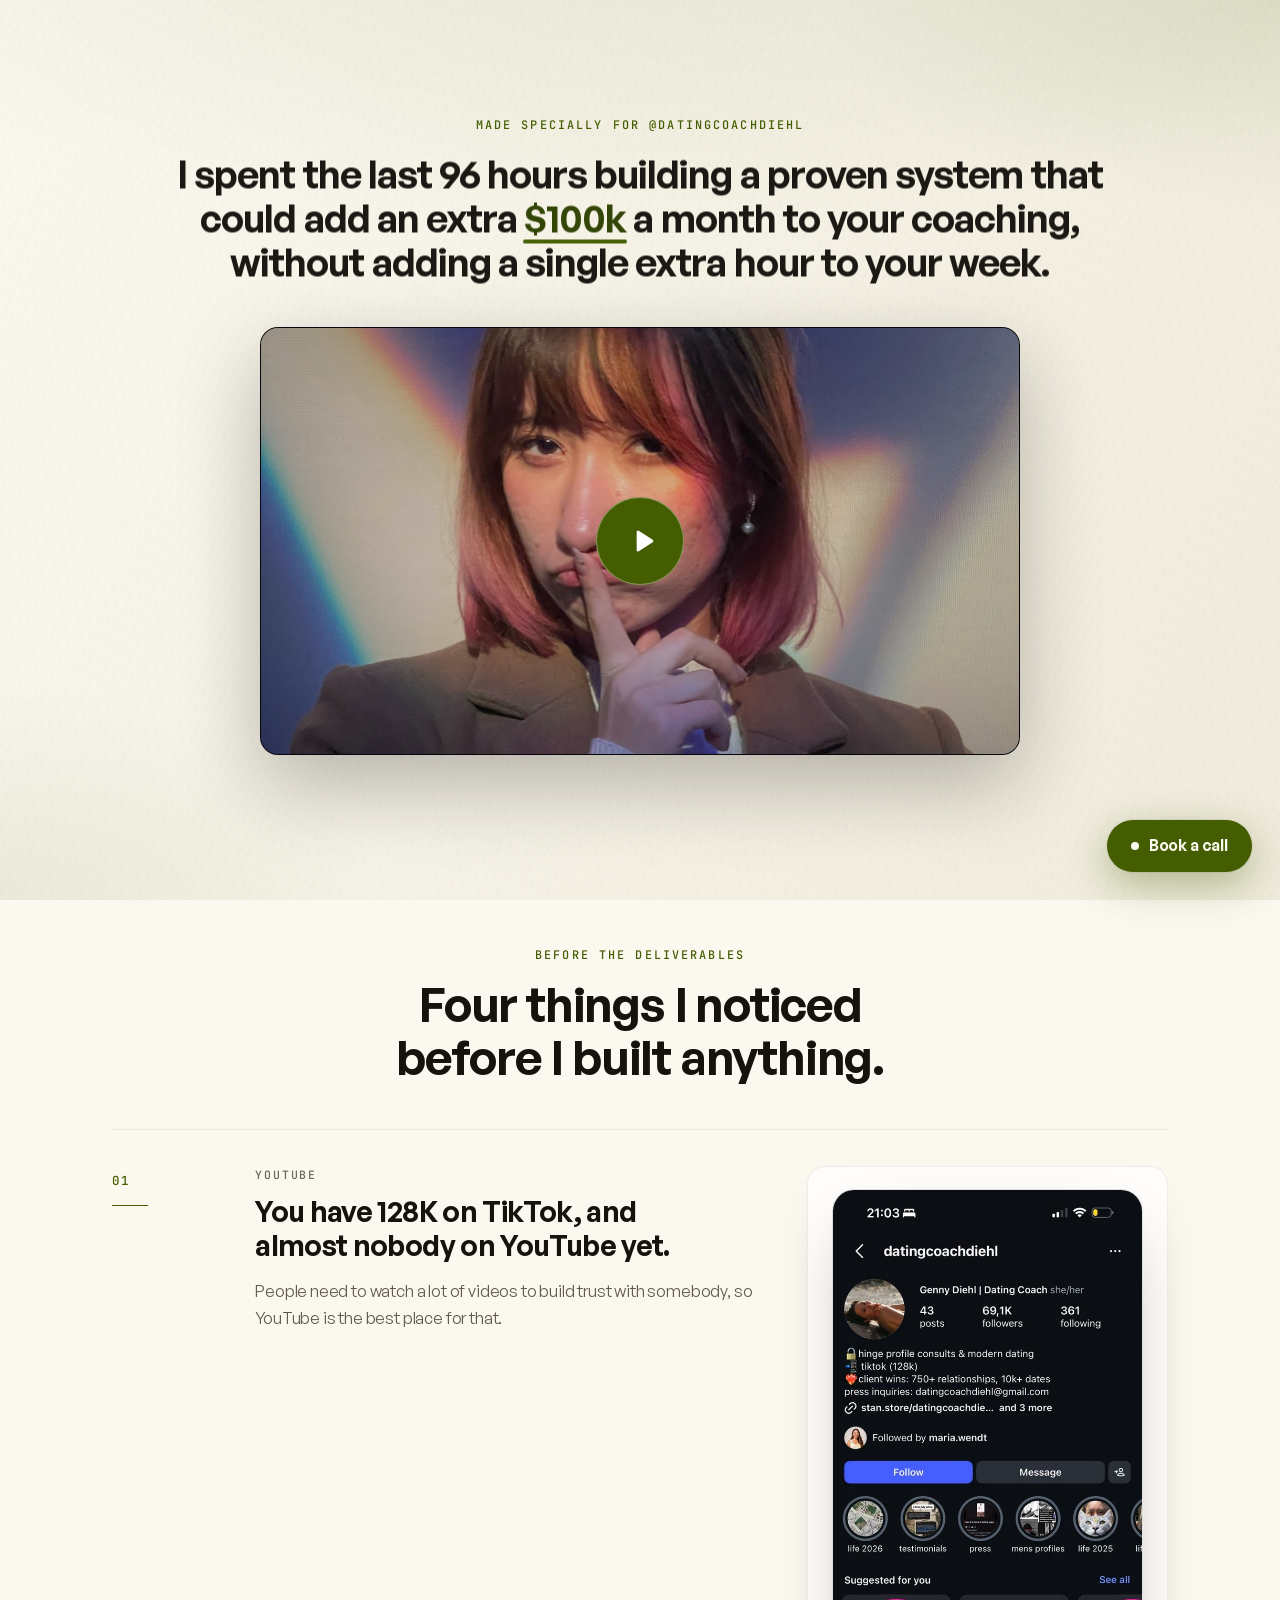
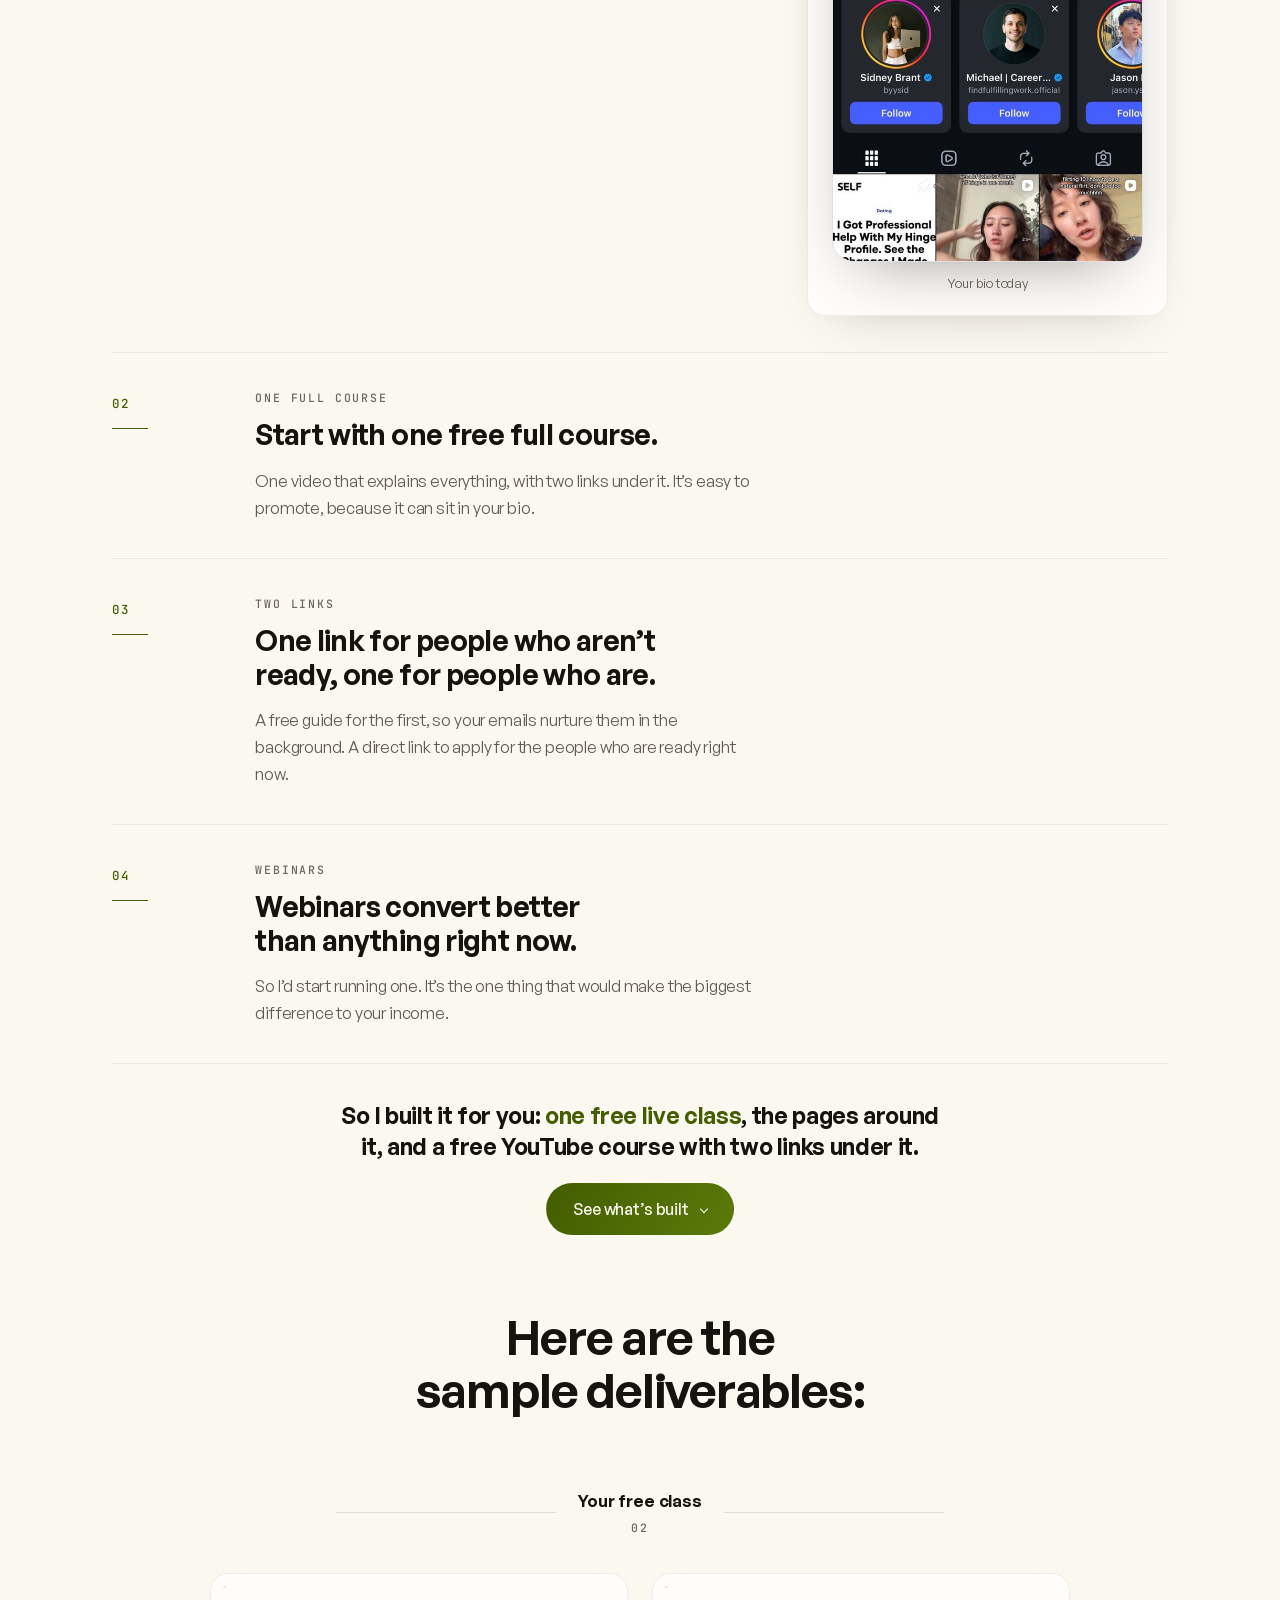
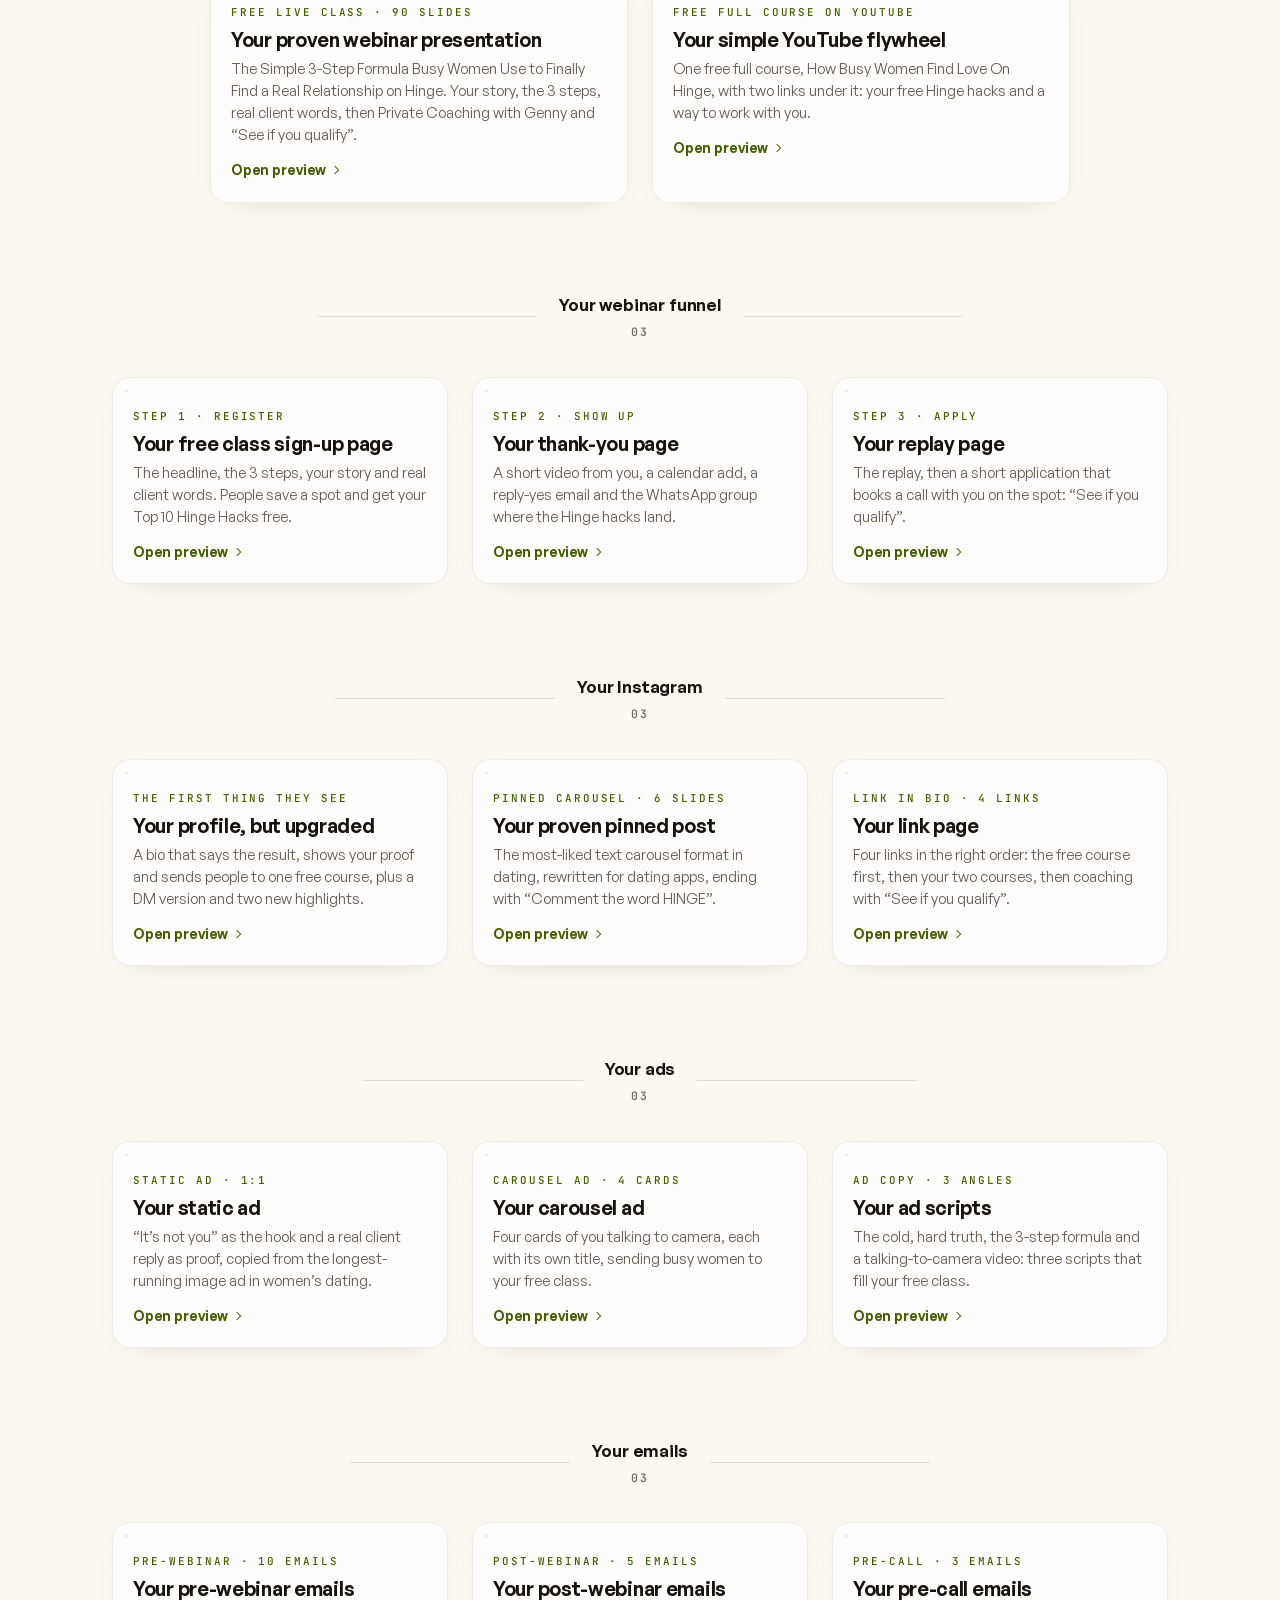
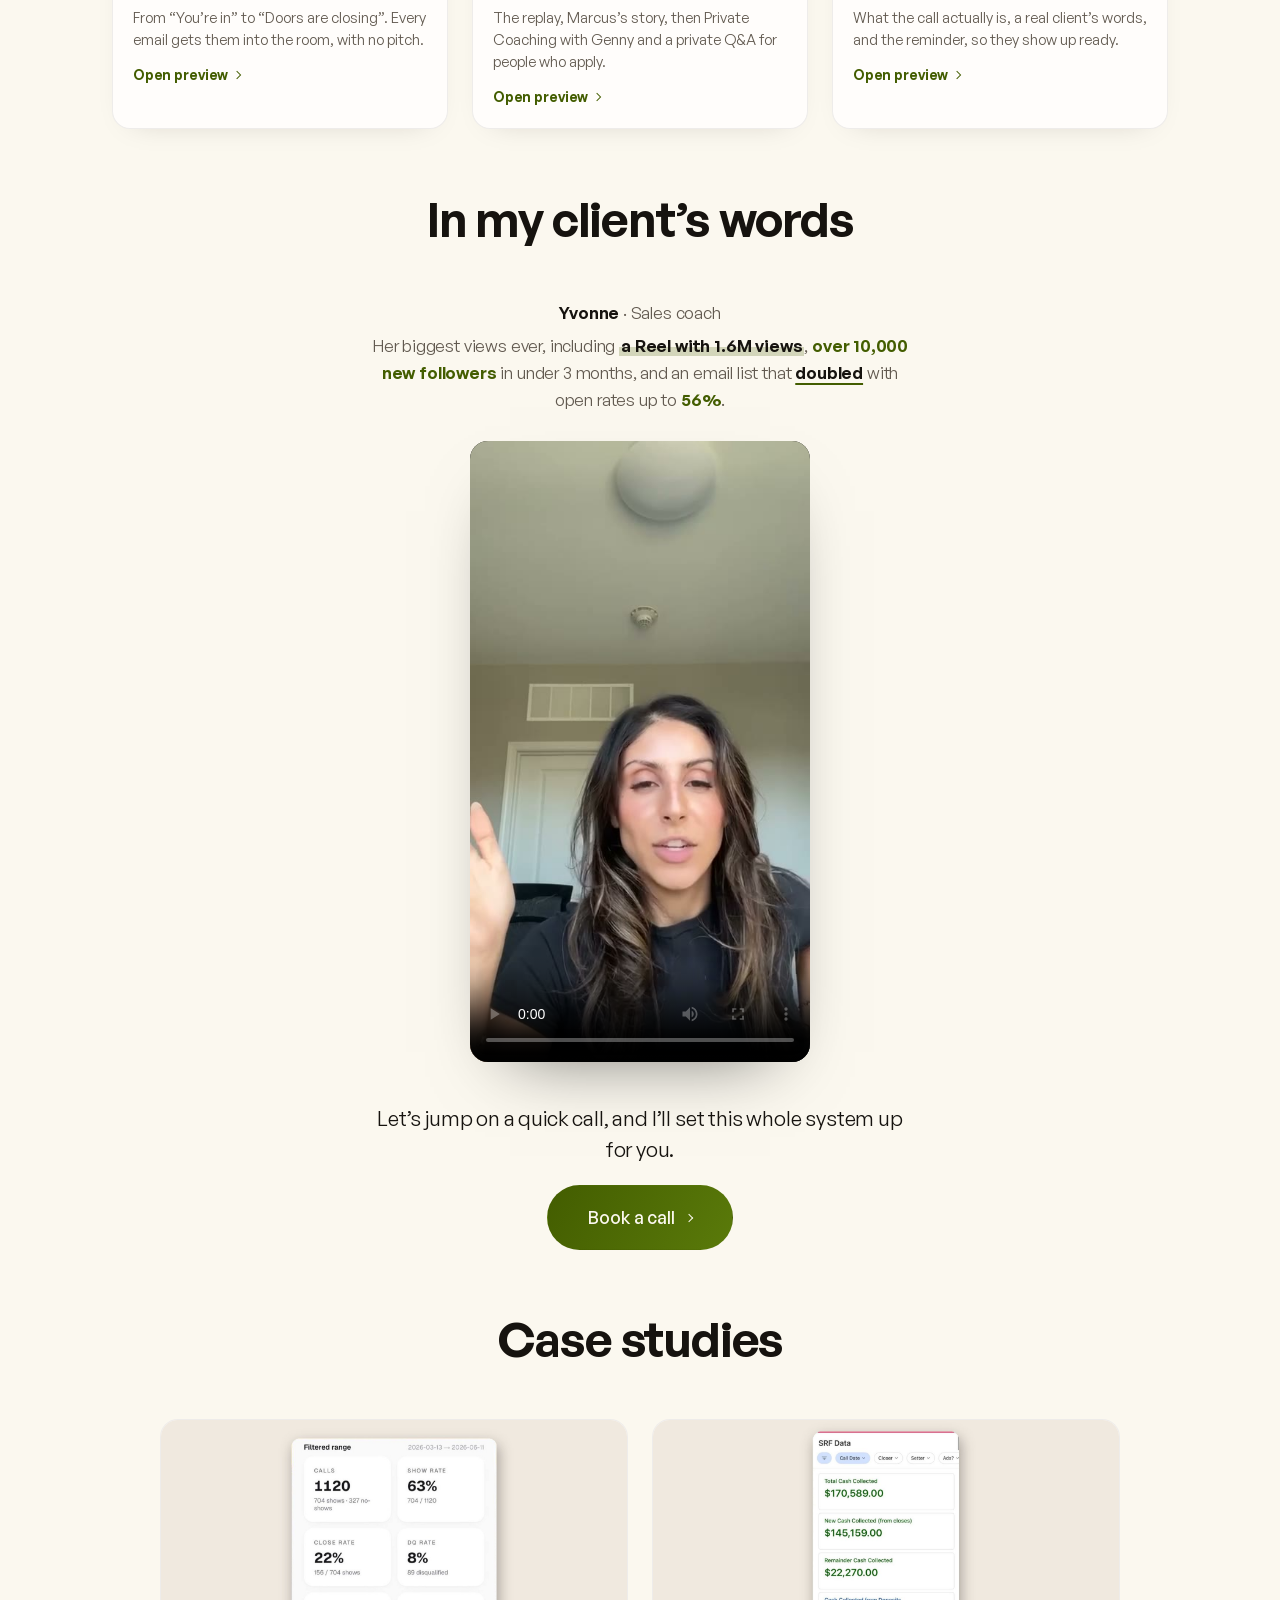
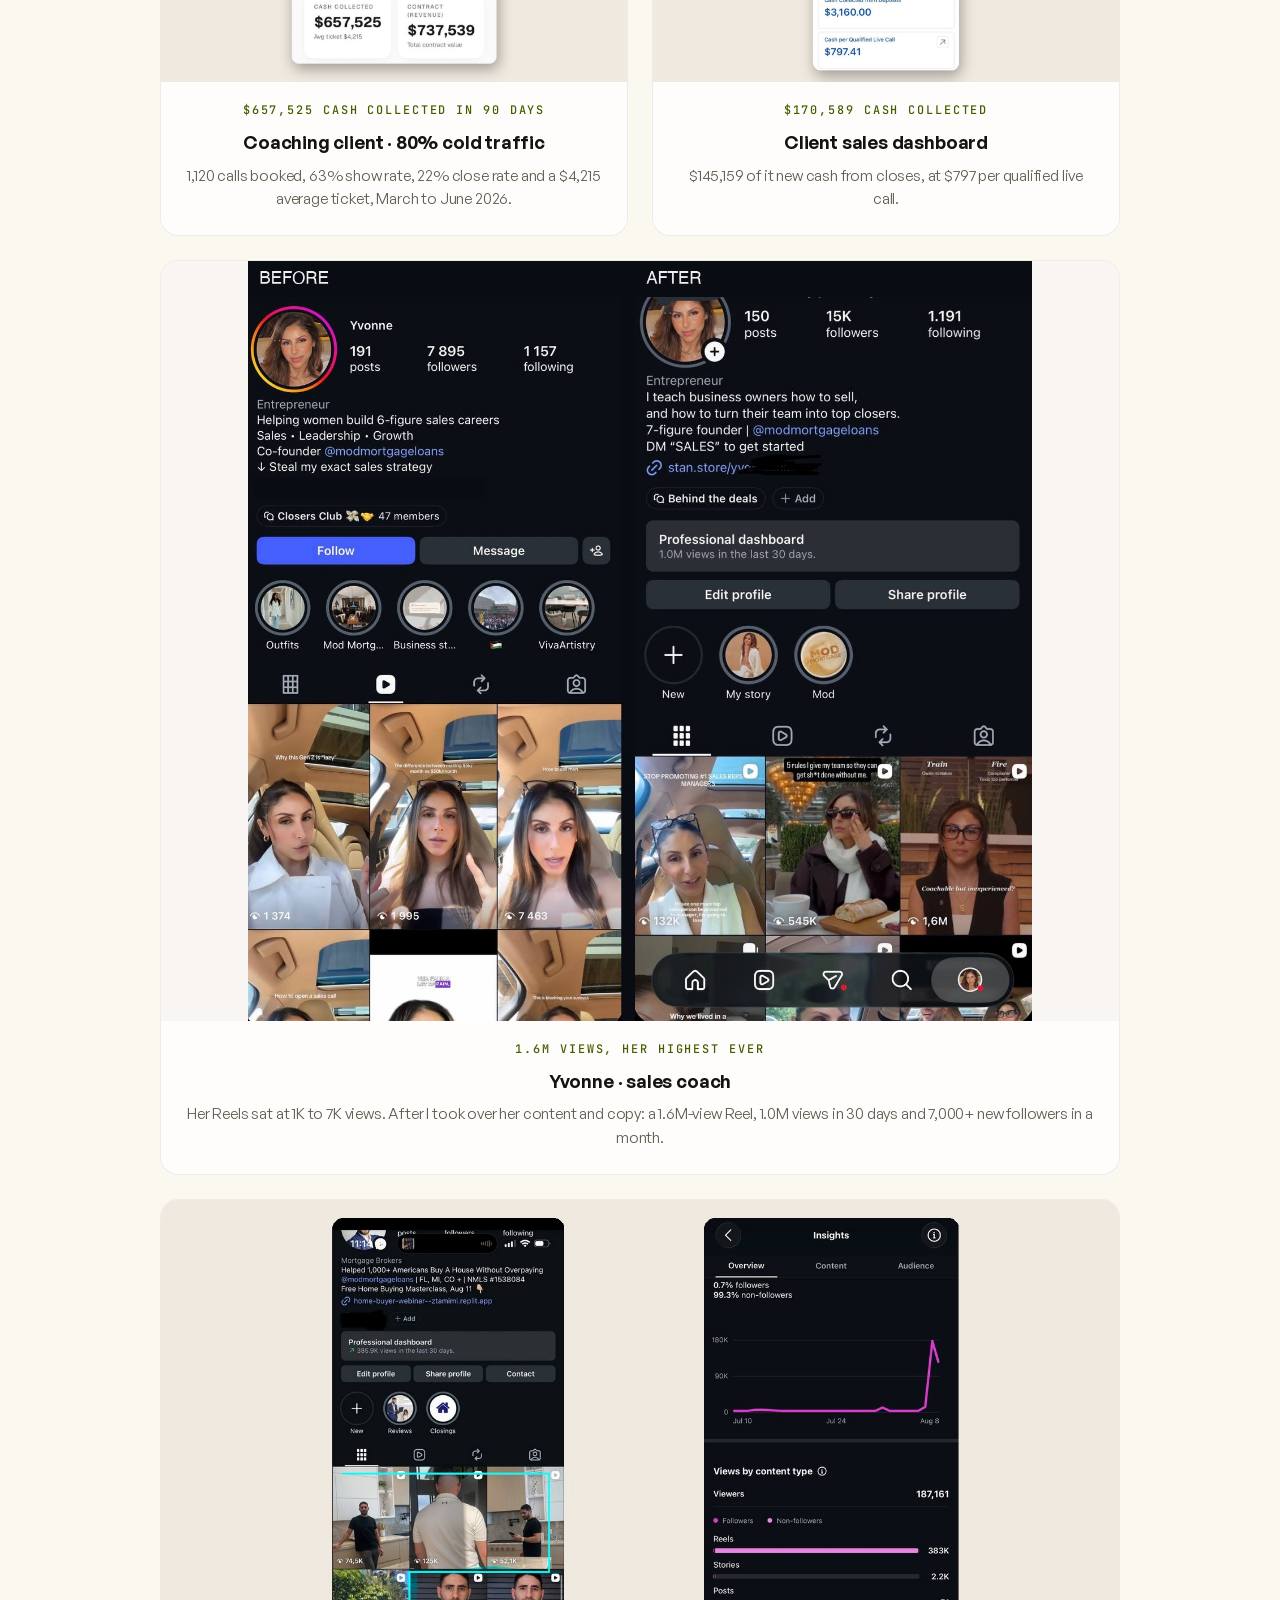
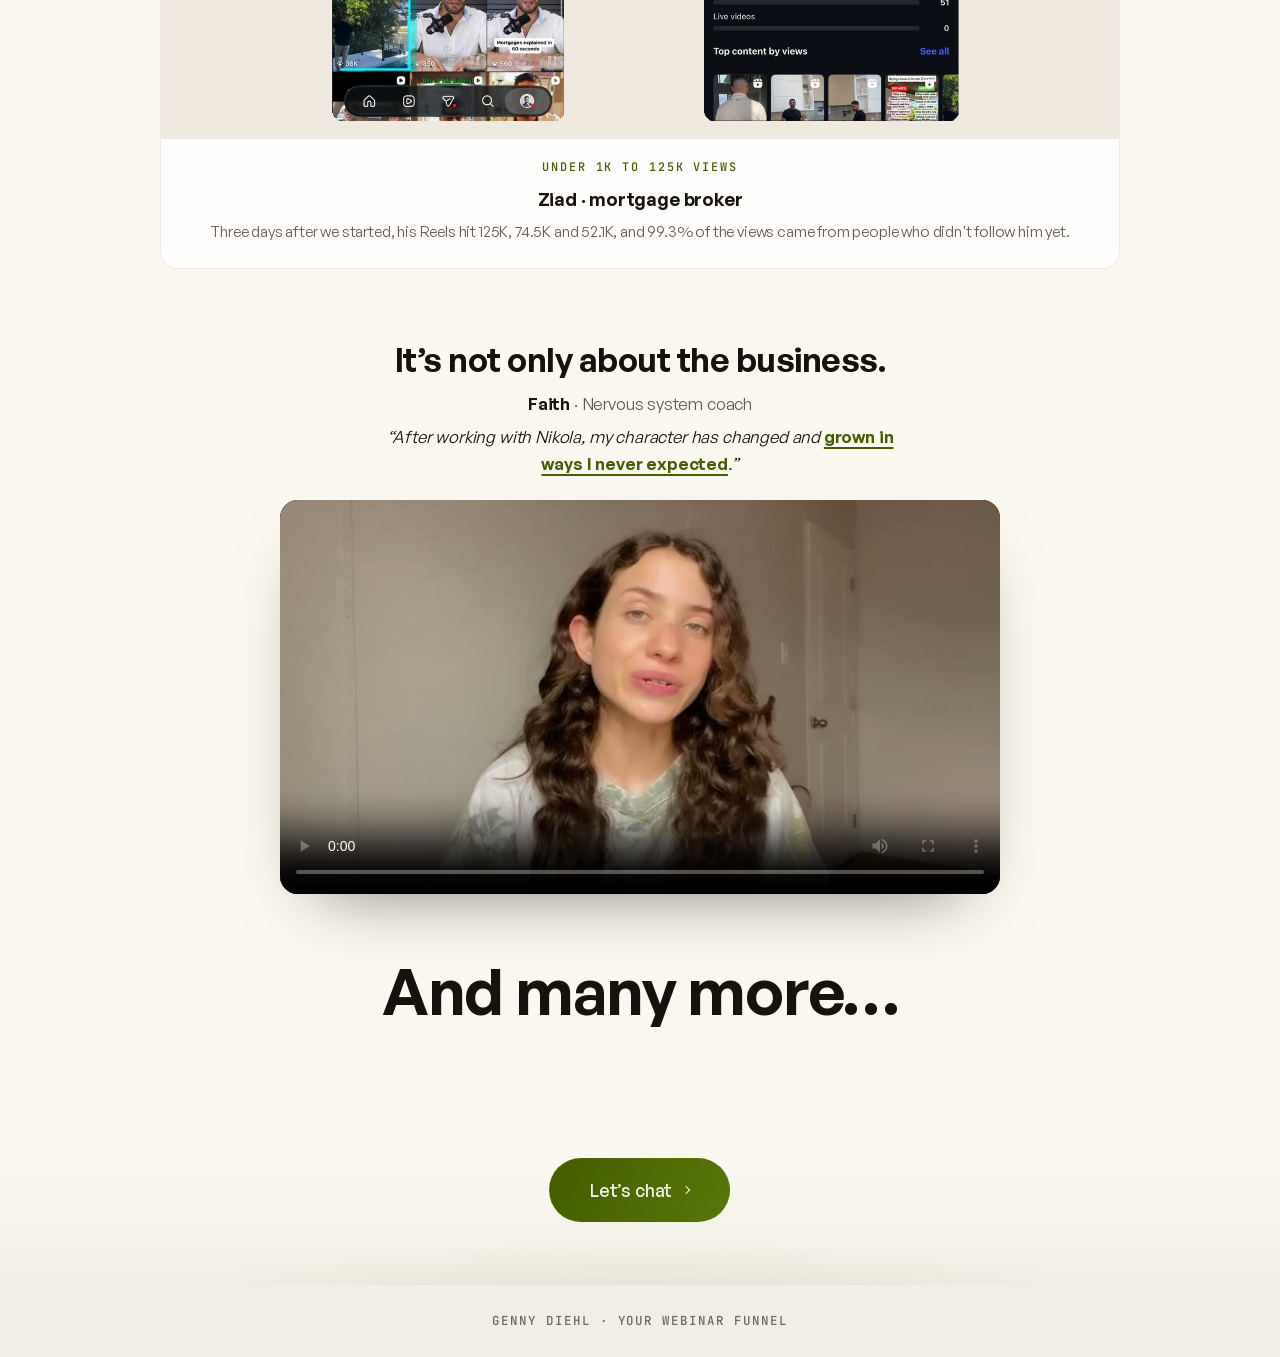
==== index.html @ 25ac6978 "Genny Diehl webinar funnel pitch Co-Authored-By: Claude Opus 5.5 <noreply@anthropic.com>" ====
<!doctype html>
<html lang="en">
<head>
  <meta charset="utf-8" />
  <meta name="viewport" content="width=device-width, initial-scale=1" />
  <title>Genny Webinar Funnel</title>
  <meta name="description" content="Genny, adding an extra $100k/mo to your coaching" />
  <meta name="robots" content="noindex" />
  <meta property="og:title" content="Genny, adding an extra $100k/mo to your coaching" />
  <meta property="og:description" content="Genny, adding an extra $100k/mo to your coaching" />
  <meta property="og:image" content="https://nikola424.github.io/for-genny/og.png?v=1" />
  <meta property="og:image:width" content="1200" />
  <meta property="og:image:height" content="630" />
  <meta property="og:url" content="https://nikola424.github.io/for-genny/" />
  <meta property="og:type" content="website" />
  <meta name="twitter:card" content="summary_large_image" />
  <meta name="twitter:title" content="Genny, adding an extra $100k/mo to your coaching" />
  <meta name="twitter:image" content="https://nikola424.github.io/for-genny/og.png?v=1" />
  <!-- Generated per build from the PROSPECT'S logo: node scripts/make_favicon.js {folder} -->
  <link rel="icon" href="assets/img/favicon.png" type="image/png" />
  <link rel="apple-touch-icon" href="assets/img/apple-touch-icon.png" />
  <script>document.documentElement.className += " js";</script>
  <link rel="preconnect" href="https://calendly.com" crossorigin />
  <link rel="preconnect" href="https://assets.calendly.com" crossorigin />
  <link rel="stylesheet" href="assets/vendor/lenis.css" />
  <link rel="stylesheet" href="styles.css?v=2" />
  <script>
    /* ================= SENDER OPTIONS (edit these, nothing else) =================
       heroEmbed   : Loom share URL, Wistia media id/URL, or any iframe src. Empty = native player (assets/video/hero.mp4).
       calendly    : your Calendly event URL. Embedded inline in the "Book a call" section.
       mode        : "funnel" (default, prospect already sells high ticket)
                     | "unaware" (no high-ticket offer yet: shows the designed offer card, swaps the headline, and adds the on-page bridge that walks the creator from "what problem?" to "show me the funnel").
       brand       : optional agency branding. logo (path/URL) and/or name for the top-left lockup; url; footer line.
       caseStudies : optional. [{ youtube: "VIDEO_ID" | image: "path", result: "$48k in 30 days", title: "...", text: "..." }]
    ============================================================================== */
    window.PITCH_CONFIG = {
      heroEmbed: "",
      calendly: "https://calendly.com/nikola-monetisebetter/discovery",
      mode: (new URLSearchParams(location.search).get("mode") || "funnel"),
      brand: { logo: "", name: "", url: "", footer: "" },
      caseStudies: [
        { image: "assets/img/cases/funnel-90d.jpg", result: "$657,525 cash collected in 90 days", title: "Coaching client · 80% cold traffic", text: "1,120 calls booked, 63% show rate, 22% close rate and a $4,215 average ticket, March to June 2026." },
        { image: "assets/img/cases/cash-dashboard.jpg", result: "$170,589 cash collected", title: "Client sales dashboard", text: "$145,159 of it new cash from closes, at $797 per qualified live call." },
        { wide: true, image: "assets/img/cases/yvonne.jpg", result: "1.6M views, her highest ever", title: "Yvonne · sales coach", text: "Her Reels sat at 1K to 7K views. After I took over her content and copy: a 1.6M-view Reel, 1.0M views in 30 days and 7,000+ new followers in a month." },
        { wide: true, image: "assets/img/cases/ziad.jpg", result: "Under 1K to 125K views", title: "Ziad · mortgage broker", text: "Three days after we started, his Reels hit 125K, 74.5K and 52.1K, and 99.3% of the views came from people who didn't follow him yet." }
      ]
    };
  </script>
<script data-topfix>try{if("scrollRestoration" in history)history.scrollRestoration="manual"}catch(e){}addEventListener("load",function(){if(!location.hash){scrollTo(0,0);setTimeout(function(){scrollTo(0,0)},50)}});</script>
<style>.cal-direct{text-align:center;margin-top:16px;font-size:.9rem;opacity:.75}.cal-direct a{text-decoration:underline}</style>
</head>
<body>
  <main id="top">
    <!-- ============================ HERO ============================ -->
    <section class="hero section" id="hero">
      <div class="agency-bar" id="agency-bar"></div>

      <!-- photo-swarm signature: overlay above the already-visible hero, pointer-events none -->
      <div class="swarm" id="swarm" aria-hidden="true">
        <div class="swarm__ph" style="--ox:-60vw;--oy:-40vh;--ix:-34vw;--iy:-18vh;--r:-8deg;left:50%;top:50%"><img src="assets/img/swarm-1.jpg?v=4" alt="" /></div>
        <div class="swarm__ph" style="--ox:60vw;--oy:-40vh;--ix:30vw;--iy:-18vh;--r:8deg;left:50%;top:50%"><img src="assets/img/swarm-2.jpg?v=4" alt="" /></div>
        <div class="swarm__ph" style="--ox:-70vw;--oy:10vh;--ix:-38vw;--iy:8vh;--r:-5deg;left:50%;top:50%"><img src="assets/img/swarm-3.jpg?v=4" alt="" /></div>
        <div class="swarm__ph" style="--ox:70vw;--oy:10vh;--ix:34vw;--iy:8vh;--r:5deg;left:50%;top:50%"><img src="assets/img/swarm-4.jpg?v=4" alt="" /></div>
        <div class="swarm__ph" style="--ox:-55vw;--oy:60vh;--ix:-26vw;--iy:34vh;--r:-6deg;left:50%;top:50%"><img src="assets/img/swarm-5.jpg?v=4" alt="" /></div>
        <div class="swarm__ph" style="--ox:55vw;--oy:60vh;--ix:22vw;--iy:34vh;--r:6deg;left:50%;top:50%"><img src="assets/img/swarm-6.jpg?v=4" alt="" /></div>
      </div>

      <div class="hero__inner container">
        <p class="eyebrow reveal">Made specially for @datingcoachdiehl</p>
        <h1 class="hero__title reveal" data-mode="funnel">I spent the last 96 hours building a proven system that could add an extra <span class="mark">$100k</span> a month to your coaching, without adding a single extra hour to your week.</h1>

        <!-- Hero video: Loom / Wistia embed when PITCH_CONFIG.heroEmbed is set, else the native player -->
        <div class="hplayer reveal">
          <div class="hplayer__stage" id="hp-stage" data-state="idle">
            <video class="hplayer__video" id="hp-video" playsinline preload="metadata" muted
                   poster="assets/img/hero-poster.jpg?v=6">
              <source src="assets/video/hero.mp4" type="video/mp4" />
              <track id="hp-track" kind="captions" src="assets/video/hero.vtt" srclang="en" label="English" />
            </video>

            <span class="hplayer__scrim" aria-hidden="true"></span>

            <button class="hplayer__big" id="hp-big" type="button" aria-label="Play video">
              <span class="hplayer__big-glow" aria-hidden="true"></span>
              <svg viewBox="0 0 24 24" aria-hidden="true"><path d="M8 5.14v13.72a1 1 0 0 0 1.53.85l10.5-6.86a1 1 0 0 0 0-1.7L9.53 4.3A1 1 0 0 0 8 5.14z"/></svg>
            </button>

            <div class="hplayer__cc" id="hp-cc-text" aria-live="polite"></div>

            <div class="hplayer__bar" id="hp-bar">
              <button class="hp-btn hp-btn--pp" id="hp-play" type="button" aria-label="Play / pause">
                <svg class="hp-i-pause" viewBox="0 0 24 24" aria-hidden="true"><rect x="6" y="5" width="4" height="14" rx="1.2"/><rect x="14" y="5" width="4" height="14" rx="1.2"/></svg>
                <svg class="hp-i-play" viewBox="0 0 24 24" aria-hidden="true"><path d="M8 5.14v13.72a1 1 0 0 0 1.53.85l10.5-6.86a1 1 0 0 0 0-1.7L9.53 4.3A1 1 0 0 0 8 5.14z"/></svg>
              </button>
              <span class="hp-time" id="hp-cur">0:00</span>
              <div class="hp-scrub" id="hp-scrub" role="slider" aria-label="Seek" aria-valuemin="0" aria-valuemax="100" aria-valuenow="0" tabindex="0">
                <div class="hp-scrub__track"><div class="hp-scrub__buf" id="hp-buf"></div><div class="hp-scrub__fill" id="hp-fill"></div></div>
                <div class="hp-scrub__knob" id="hp-knob"></div>
              </div>
              <span class="hp-time hp-time--dur" id="hp-dur">0:00</span>
              <div class="hp-speed">
                <button class="hp-btn hp-btn--speed" id="hp-speed-btn" type="button" aria-label="Playback speed">1.5&times;</button>
                <div class="hp-speed__menu" id="hp-speed-menu" role="menu">
                  <button data-rate="1" type="button" role="menuitem">1&times;</button>
                  <button data-rate="1.25" type="button" role="menuitem">1.25&times;</button>
                  <button data-rate="1.5" class="is-on" type="button" role="menuitem">1.5&times;</button>
                  <button data-rate="2" type="button" role="menuitem">2&times;</button>
                </div>
              </div>
              <button class="hp-btn hp-btn--mute" id="hp-mute" type="button" aria-label="Unmute" aria-pressed="false">
                <svg class="hp-i-muted" viewBox="0 0 24 24" aria-hidden="true"><path d="M4 9v6h4l5 4V5L8 9H4z"/><path d="M17 9.5l4.5 5M21.5 9.5l-4.5 5"/></svg>
                <svg class="hp-i-sound" viewBox="0 0 24 24" aria-hidden="true"><path d="M4 9v6h4l5 4V5L8 9H4z"/><path d="M16.5 8.5a5 5 0 0 1 0 7M19 6a9 9 0 0 1 0 12"/></svg>
              </button>
              <button class="hp-btn hp-btn--full" id="hp-full" type="button" aria-label="Fullscreen">
                <svg viewBox="0 0 24 24" aria-hidden="true"><path d="M8 4H4v4M16 4h4v4M8 20H4v-4M16 20h4v-4"/></svg>
              </button>
            </div>
          </div>
        </div>

        <div class="hero__actions reveal">
          <a class="btn btn--ghost" href="#bridge" data-mode="funnel">Start here <span class="arrow-down" aria-hidden="true"></span></a>
        </div>
      </div>
    </section>

    


    <!-- ====================== AUDIT / BRIDGE ====================== -->
    <section class="section bridge" id="bridge">
      <div class="container">
        <div class="bridge__head">
          <p class="eyebrow reveal">Before the deliverables</p>
          <h2 class="section__title bridge__title reveal">Four things I noticed<br />before I built anything.</h2>
        </div>

        <article class="beat reveal">
          <div class="beat__num"><span class="beat__idx">01</span><span class="beat__rule"></span></div>
          <div class="beat__copy">
            <p class="beat__kicker">YouTube</p>
            <h3 class="beat__title">You have 128K on TikTok, and almost nobody on YouTube yet.</h3>
            <p class="beat__text">People need to watch a lot of videos to build trust with somebody, so YouTube is the best place for that.</p>
          </div><div class="beat__aside"><figure class="shot shot--wide"><img src="assets/img/her-profile.jpg" alt="Genny&rsquo;s Instagram bio" loading="lazy" /><figcaption>Your bio today</figcaption></figure></div>
        </article>
        <article class="beat reveal">
          <div class="beat__num"><span class="beat__idx">02</span><span class="beat__rule"></span></div>
          <div class="beat__copy">
            <p class="beat__kicker">One full course</p>
            <h3 class="beat__title">Start with one free full course.</h3>
            <p class="beat__text">One video that explains everything, with two links under it. It&rsquo;s easy to promote, because it can sit in your bio.</p>
          </div>
        </article>
        <article class="beat reveal">
          <div class="beat__num"><span class="beat__idx">03</span><span class="beat__rule"></span></div>
          <div class="beat__copy">
            <p class="beat__kicker">Two links</p>
            <h3 class="beat__title">One link for people who aren&rsquo;t ready, one for people who are.</h3>
            <p class="beat__text">A free guide for the first, so your emails nurture them in the background. A direct link to apply for the people who are ready right now.</p>
          </div>
        </article>
        <article class="beat reveal">
          <div class="beat__num"><span class="beat__idx">04</span><span class="beat__rule"></span></div>
          <div class="beat__copy">
            <p class="beat__kicker">Webinars</p>
            <h3 class="beat__title">Webinars convert better than anything right now.</h3>
            <p class="beat__text">So I&rsquo;d start running one. It&rsquo;s the one thing that would make <span class="hl">the biggest difference to your income</span>.</p>
          </div>
        </article>
        <div class="bridge__close reveal">
          <p class="bridge__closing">So I built it for you: <span class="hl">one free live class</span>, the pages around it, and a free YouTube course with two links under it.</p>
          <a class="btn btn--primary" href="#deliverables">See what&rsquo;s built <span class="arrow-down" aria-hidden="true"></span></a>
        </div>
      </div>
    </section>

    <!-- ======================= DELIVERABLES ======================== -->
    <section class="section deliverables" id="deliverables">
      <div class="container">
        <h2 class="section__title deliverables__title reveal" data-mode="funnel">Here are the<br />sample deliverables:</h2>

        <div class="group">
          <div class="group__head reveal">
            <span class="group__rule"></span>
            <span class="group__meta"><span class="group__label">Your free class</span><span class="group__count">02</span></span>
            <span class="group__rule"></span>
          </div>
          <div class="grid grid--2">
            <button class="pcard reveal" data-title="Your proven webinar presentation" data-embed="webinar/?v=20" data-noanim>
              <span class="thumb"><span class="thumb__bar"><i></i><i></i><i></i><span class="thumb__url">90 slides · click to advance</span></span><img class="thumb__img" src="assets/img/webinar-preview.jpg?v=20" alt="Your proven webinar presentation preview" loading="lazy" /></span>
              <span class="pcard__body"><span><span class="pcard__kicker">Free live class · 90 slides</span><span class="pcard__title">Your proven webinar presentation</span><span class="pcard__desc">The Simple 3-Step Formula Busy Women Use to Finally Find a Real Relationship on Hinge. Your story, the 3 steps, real client words, then Private Coaching with Genny and &ldquo;See if you qualify&rdquo;.</span></span><span class="pcard__link">Open preview <span class="arrow" aria-hidden="true"></span></span></span>
            </button>
            <button class="pcard reveal" data-title="Your simple YouTube flywheel" data-embed="youtube-flywheel/?v=20">
              <span class="thumb"><span class="thumb__bar"><i></i><i></i><i></i><span class="thumb__url">your free full course</span></span><img class="thumb__img" src="assets/img/flywheel-preview.jpg?v=20" alt="Your simple YouTube flywheel preview" loading="lazy" /></span>
              <span class="pcard__body"><span><span class="pcard__kicker">Free full course on YouTube</span><span class="pcard__title">Your simple YouTube flywheel</span><span class="pcard__desc">One free full course, How Busy Women Find Love On Hinge, with two links under it: your free Hinge hacks and a way to work with you.</span></span><span class="pcard__link">Open preview <span class="arrow" aria-hidden="true"></span></span></span>
            </button>
          </div>
        </div>
        <div class="group">
          <div class="group__head reveal">
            <span class="group__rule"></span>
            <span class="group__meta"><span class="group__label">Your webinar funnel</span><span class="group__count">03</span></span>
            <span class="group__rule"></span>
          </div>
          <div class="grid grid--3">
            <button class="pcard reveal" data-title="Your free class sign-up page" data-embed="register/?v=20">
              <span class="thumb"><span class="thumb__bar"><i></i><i></i><i></i><span class="thumb__url">stan.store/datingcoachdiehl/free-class</span></span><img class="thumb__img" src="assets/img/register-preview.jpg?v=20" alt="Your free class sign-up page preview" loading="lazy" /></span>
              <span class="pcard__body"><span><span class="pcard__kicker">Step 1 · Register</span><span class="pcard__title">Your free class sign-up page</span><span class="pcard__desc">The headline, the 3 steps, your story and real client words. People save a spot and get your Top 10 Hinge Hacks free.</span></span><span class="pcard__link">Open preview <span class="arrow" aria-hidden="true"></span></span></span>
            </button>
            <button class="pcard reveal" data-title="Your thank-you page" data-embed="thank-you/?v=20">
              <span class="thumb"><span class="thumb__bar"><i></i><i></i><i></i><span class="thumb__url">stan.store/datingcoachdiehl/youre-in</span></span><img class="thumb__img" src="assets/img/thankyou-preview.jpg?v=20" alt="Your thank-you page preview" loading="lazy" /></span>
              <span class="pcard__body"><span><span class="pcard__kicker">Step 2 · Show up</span><span class="pcard__title">Your thank-you page</span><span class="pcard__desc">A short video from you, a calendar add, a reply-yes email and the WhatsApp group where the Hinge hacks land.</span></span><span class="pcard__link">Open preview <span class="arrow" aria-hidden="true"></span></span></span>
            </button>
            <button class="pcard reveal" data-title="Your replay page" data-embed="replay/?v=20">
              <span class="thumb"><span class="thumb__bar"><i></i><i></i><i></i><span class="thumb__url">stan.store/datingcoachdiehl/replay</span></span><img class="thumb__img" src="assets/img/replay-preview.jpg?v=20" alt="Your replay page preview" loading="lazy" /></span>
              <span class="pcard__body"><span><span class="pcard__kicker">Step 3 · Apply</span><span class="pcard__title">Your replay page</span><span class="pcard__desc">The replay, then a short application that books a call with you on the spot: &ldquo;See if you qualify&rdquo;.</span></span><span class="pcard__link">Open preview <span class="arrow" aria-hidden="true"></span></span></span>
            </button>
          </div>
        </div>

        <div class="group">
          <div class="group__head reveal">
            <span class="group__rule"></span>
            <span class="group__meta"><span class="group__label">Your Instagram</span><span class="group__count">03</span></span>
            <span class="group__rule"></span>
          </div>
          <div class="grid grid--3">
            <button class="pcard reveal" data-title="Your profile, but upgraded" data-embed="ig-profile/?v=20">
              <span class="thumb"><span class="thumb__bar"><i></i><i></i><i></i><span class="thumb__url">today vs upgraded</span></span><img class="thumb__img" src="assets/img/igprofile-preview.jpg?v=20" alt="Your profile, but upgraded preview" loading="lazy" /></span>
              <span class="pcard__body"><span><span class="pcard__kicker">The first thing they see</span><span class="pcard__title">Your profile, but upgraded</span><span class="pcard__desc">A bio that says the result, shows your proof and sends people to one free course, plus a DM version and two new highlights.</span></span><span class="pcard__link">Open preview <span class="arrow" aria-hidden="true"></span></span></span>
            </button>
            <button class="pcard reveal" data-title="Your proven pinned post" data-embed="pinned-post/?v=20" data-noanim>
              <span class="thumb"><span class="thumb__bar"><i></i><i></i><i></i><span class="thumb__url">instagram.com/datingcoachdiehl</span></span><img class="thumb__img" src="assets/img/pinned-preview.jpg?v=20" alt="Your proven pinned post preview" loading="lazy" /></span>
              <span class="pcard__body"><span><span class="pcard__kicker">Pinned carousel · 6 slides</span><span class="pcard__title">Your proven pinned post</span><span class="pcard__desc">The most-liked text carousel format in dating, rewritten for dating apps, ending with &ldquo;Comment the word HINGE&rdquo;.</span></span><span class="pcard__link">Open preview <span class="arrow" aria-hidden="true"></span></span></span>
            </button>
            <button class="pcard reveal" data-title="Your link page" data-embed="link-in-bio/?v=20">
              <span class="thumb"><span class="thumb__bar"><i></i><i></i><i></i><span class="thumb__url">stan.store/datingcoachdiehl</span></span><img class="thumb__img" src="assets/img/linkpage-preview.jpg?v=20" alt="Your link page preview" loading="lazy" /></span>
              <span class="pcard__body"><span><span class="pcard__kicker">Link in bio · 4 links</span><span class="pcard__title">Your link page</span><span class="pcard__desc">Four links in the right order: the free course first, then your two courses, then coaching with &ldquo;See if you qualify&rdquo;.</span></span><span class="pcard__link">Open preview <span class="arrow" aria-hidden="true"></span></span></span>
            </button>
          </div>
        </div>

        <div class="group">
          <div class="group__head reveal">
            <span class="group__rule"></span>
            <span class="group__meta"><span class="group__label">Your ads</span><span class="group__count">03</span></span>
            <span class="group__rule"></span>
          </div>
          <div class="grid grid--3">
            <button class="pcard reveal" data-title="Your static ad" data-embed="static-ad/?v=20" data-noanim>
              <span class="thumb"><span class="thumb__bar"><i></i><i></i><i></i><span class="thumb__url">Sponsored · in feed</span></span><img class="thumb__img" src="assets/img/staticad-preview.jpg?v=20" alt="Your static ad preview" loading="lazy" /></span>
              <span class="pcard__body"><span><span class="pcard__kicker">Static ad · 1:1</span><span class="pcard__title">Your static ad</span><span class="pcard__desc">&ldquo;It&rsquo;s not you&rdquo; as the hook and a real client reply as proof, copied from the longest-running image ad in women&rsquo;s dating.</span></span><span class="pcard__link">Open preview <span class="arrow" aria-hidden="true"></span></span></span>
            </button>
            <button class="pcard reveal" data-title="Your carousel ad" data-embed="carousel/?v=20" data-noanim>
              <span class="thumb"><span class="thumb__bar"><i></i><i></i><i></i><span class="thumb__url">Sponsored · 4 cards</span></span><img class="thumb__img" src="assets/img/carousel-preview.jpg?v=20" alt="Your carousel ad preview" loading="lazy" /></span>
              <span class="pcard__body"><span><span class="pcard__kicker">Carousel ad · 4 cards</span><span class="pcard__title">Your carousel ad</span><span class="pcard__desc">Four cards of you talking to camera, each with its own title, sending busy women to your free class.</span></span><span class="pcard__link">Open preview <span class="arrow" aria-hidden="true"></span></span></span>
            </button>
            <button class="pcard reveal" data-title="Your ad scripts" data-embed="ad-scripts/?v=20" data-noanim>
              <span class="thumb"><span class="thumb__bar"><i></i><i></i><i></i><span class="thumb__url">3 scripts · copy ready</span></span><img class="thumb__img" src="assets/img/adscripts-preview.jpg?v=20" alt="Your ad scripts preview" loading="lazy" /></span>
              <span class="pcard__body"><span><span class="pcard__kicker">Ad copy · 3 angles</span><span class="pcard__title">Your ad scripts</span><span class="pcard__desc">The cold, hard truth, the 3-step formula and a talking-to-camera video: three scripts that fill your free class.</span></span><span class="pcard__link">Open preview <span class="arrow" aria-hidden="true"></span></span></span>
            </button>
          </div>
        </div>

        <div class="group">
          <div class="group__head reveal">
            <span class="group__rule"></span>
            <span class="group__meta"><span class="group__label">Your emails</span><span class="group__count">03</span></span>
            <span class="group__rule"></span>
          </div>
          <div class="grid grid--3">
            <button class="pcard reveal" data-title="Your pre-webinar emails" data-embed="pre-webinar/?v=20" data-noanim>
              <span class="thumb"><span class="thumb__bar"><i></i><i></i><i></i><span class="thumb__url">10 emails · sign-up to live</span></span><img class="thumb__img" src="assets/img/emails-pre-preview.jpg?v=20" alt="Your pre-webinar emails preview" loading="lazy" /></span>
              <span class="pcard__body"><span><span class="pcard__kicker">Pre-webinar · 10 emails</span><span class="pcard__title">Your pre-webinar emails</span><span class="pcard__desc">From &ldquo;You&rsquo;re in&rdquo; to &ldquo;Doors are closing&rdquo;. Every email gets them into the room, with no pitch.</span></span><span class="pcard__link">Open preview <span class="arrow" aria-hidden="true"></span></span></span>
            </button>
            <button class="pcard reveal" data-title="Your post-webinar emails" data-embed="post-webinar/?v=20" data-noanim>
              <span class="thumb"><span class="thumb__bar"><i></i><i></i><i></i><span class="thumb__url">5 emails · replay to apply</span></span><img class="thumb__img" src="assets/img/emails-post-preview.jpg?v=20" alt="Your post-webinar emails preview" loading="lazy" /></span>
              <span class="pcard__body"><span><span class="pcard__kicker">Post-webinar · 5 emails</span><span class="pcard__title">Your post-webinar emails</span><span class="pcard__desc">The replay, Marcus&rsquo;s story, then Private Coaching with Genny and a private Q&amp;A for people who apply.</span></span><span class="pcard__link">Open preview <span class="arrow" aria-hidden="true"></span></span></span>
            </button>
            <button class="pcard reveal" data-title="Your pre-call emails" data-embed="pre-call/?v=20" data-noanim>
              <span class="thumb"><span class="thumb__bar"><i></i><i></i><i></i><span class="thumb__url">3 emails · booked to call</span></span><img class="thumb__img" src="assets/img/emails-call-preview.jpg?v=20" alt="Your pre-call emails preview" loading="lazy" /></span>
              <span class="pcard__body"><span><span class="pcard__kicker">Pre-call · 3 emails</span><span class="pcard__title">Your pre-call emails</span><span class="pcard__desc">What the call actually is, a real client&rsquo;s words, and the reminder, so they show up ready.</span></span><span class="pcard__link">Open preview <span class="arrow" aria-hidden="true"></span></span></span>
            </button>
          </div>
        </div>
      </div>
    </section>

    <!-- ========================= CASE STUDIES (optional) ========================= -->

    <!-- ========================= CLIENT TESTIMONIAL ========================= -->
    <section class="section testimonial" id="testimonial">
      <div class="container">
        <h2 class="section__title case-studies__title reveal">In my client&rsquo;s words</h2>
        <div class="vt-head reveal">
          <p class="vt-who"><b>Yvonne</b> &middot; Sales coach</p>
          <p class="vt-desc">Her biggest views ever, including <span class="hl-bg">a Reel with 1.6M views</span>, <span class="hl">over 10,000 new followers</span> in under 3 months, and an email list that <u class="ul">doubled</u> with open rates up to <span class="hl">56%</span>.</p>
        </div>
        <figure class="vt reveal">
          <video controls playsinline preload="metadata" poster="assets/img/testimonial-poster.jpg" src="assets/video/testimonial.mp4"></video>
        </figure>
        <div class="vt-cta reveal"><p class="vt-cta__line">Let&rsquo;s jump on a quick call, and I&rsquo;ll set this whole system up for you.</p><a class="btn btn--primary" href="https://calendly.com/nikola-monetisebetter/discovery" target="_blank" rel="noopener">Book a call <span class="arrow" aria-hidden="true"></span></a></div>
      </div>
      <style>
        .vt-cta { display: flex; flex-direction: column; align-items: center; gap: 20px; margin-top: 40px; text-align: center; }
        .vt-cta__line { margin: 0; max-width: 46ch; font-size: clamp(1.1rem, 2.2vw, 1.3rem); line-height: 1.5; color: var(--text); }
        .vt-cta .btn { font-size: 1.1rem; padding: 18px 40px; }
        .testimonial { padding-top: 0; }
        .vt-head { max-width: 760px; margin: 0 auto 28px; text-align: center; display: grid; gap: 8px; }
        .vt-who { margin: 0; font-size: 1.05rem; color: var(--text-2); }
        .vt-who b { color: var(--text); }
        .vt-desc { margin: 0 auto; max-width: 54ch; font-size: 1.05rem; line-height: 1.6; color: var(--text-2); }
        .vt-desc .hl, .vt-desc .hl-bg, .vt-desc .ul { font-weight: 700; color: var(--text); }
        .vt-desc .hl { color: var(--accent); }
        .vt-desc .hl-bg { background: linear-gradient(transparent 55%, color-mix(in srgb, var(--accent) 22%, transparent) 55%); padding: 0 2px; }
        .vt-desc .ul { text-decoration: underline; text-decoration-color: var(--accent); text-decoration-thickness: 2px; text-underline-offset: 4px; }
        .vt { max-width: 340px; margin: 0 auto; display: grid; gap: 16px; }
        .vt video { width: 100%; aspect-ratio: 464 / 848; border-radius: var(--radius); background: #000; display: block; box-shadow: 0 30px 70px -40px rgba(0,0,0,.6); }
        .vt figcaption { text-align: center; font-size: 1rem; line-height: 1.55; color: var(--text-2); }
      </style>
    </section>

    <!-- ============================ BOOK A CALL ============================ -->

    <section class="section case-studies" id="case-studies">
      <div class="container">
        <h2 class="section__title case-studies__title reveal">Case studies</h2>
        <div class="cs-grid"></div>
        <div class="faith reveal">
          <p class="faith-k">It&rsquo;s not only about the business.</p>
          <p class="faith-who"><b>Faith</b> &middot; Nervous system coach</p>
          <p class="faith-desc">&ldquo;After working with Nikola, my character has changed and <span class="fu fu--b">grown in ways I never expected</span>.&rdquo;</p>
          <video controls playsinline preload="metadata" poster="assets/img/faith-poster.jpg" src="assets/video/faith.mp4"></video>
        </div>
        <style>
          .faith { max-width: 720px; margin: clamp(48px, 8vh, 80px) auto 0; text-align: center; display: grid; gap: 8px; }
          .faith-k { margin: 0 0 4px; font-family: var(--display); font-weight: 700; font-size: clamp(1.5rem, 3.5vw, 2.1rem); letter-spacing: -0.015em; line-height: 1.15; color: var(--text); }
          .faith-who { margin: 0; font-size: 1.05rem; color: var(--text-2); }
          .faith-who b { color: var(--text); }
          .faith-desc { margin: 0 auto 14px; max-width: 54ch; font-size: 1.05rem; line-height: 1.6; color: var(--text-2); }
          .faith-desc { font-style: italic; color: var(--text); }
          .faith .fu { text-decoration: underline; text-decoration-color: var(--accent); text-decoration-thickness: 3px; text-underline-offset: 6px; }
          .faith .fu--b { font-weight: 700; font-style: normal; color: var(--accent); text-decoration-thickness: 2px; text-underline-offset: 4px; }
          .faith video { width: 100%; aspect-ratio: 848 / 464; border-radius: var(--radius); background: #000; display: block; box-shadow: 0 30px 70px -40px rgba(0,0,0,.6); }
        </style>
        <p class="cs-more reveal">And many more&hellip;</p>
        <style>.cs-more { margin: clamp(40px, 7vh, 72px) 0 0; text-align: center; font-family: var(--display); font-weight: 700; font-size: clamp(2.2rem, 6vw, 4rem); letter-spacing: -0.02em; line-height: 1.05; color: var(--text); }</style>
      </div>
    </section>

    <section class="section cta" id="cta">
      <div class="container cta__wrap">
        <a class="btn btn--primary cta__btn reveal" href="https://calendly.com/nikola-monetisebetter/discovery" target="_blank" rel="noopener">Let&rsquo;s chat <span class="arrow" aria-hidden="true"></span></a>
        <style>.cta__btn { margin-top: 8px; font-size: 1.1rem; padding: 18px 40px; }</style>
      </div>
    </section>
  </main>

  <!-- ========================== STICKY CTA ======================== -->
  <a class="stickycta" id="sticky-cta" href="https://calendly.com/nikola-monetisebetter/discovery" target="_blank" rel="noopener">
    <span class="stickycta__dot" aria-hidden="true"></span>
    <span class="stickycta__label">Book a call</span>
  </a>

  <!-- ============================ FOOTER ========================== -->
  <footer class="footer">
    <div class="container footer__inner">
      <span class="footer__note" id="footer-note">Genny Diehl · Your webinar funnel</span>
    </div>
  </footer>

  <!-- ============================ LIGHTBOX ======================== -->
  <div class="lightbox" id="lightbox" aria-hidden="true" role="dialog" aria-modal="true" aria-label="Deliverable preview">
    <button class="lightbox__close" id="lightbox-close" aria-label="Close preview">&times;</button>
    <div class="lightbox__inner">
      <div class="lightbox__stage" id="lightbox-stage"></div>
      <p class="lightbox__title" id="lightbox-title"></p>
    </div>
  </div>

  <script>
    // mode switch (funnel | unaware): an element shows when its data-mode list contains the mode
    (function () {
      var m = (window.PITCH_CONFIG && window.PITCH_CONFIG.mode) || "funnel";
      document.querySelectorAll("[data-mode]").forEach(function (el) { el.hidden = el.getAttribute("data-mode").split(/\s+/).indexOf(m) === -1; });
    })();
  </script>
  <script src="assets/vendor/lenis.min.js"></script>
  <script src="assets/vendor/gsap.min.js"></script>
  <script src="assets/vendor/ScrollTrigger.min.js"></script>
  <script src="main.js"></script>
</body>
</html>
---- assets/vendor/lenis.css ----
html.lenis,html.lenis body{height:auto}.lenis.lenis-smooth{scroll-behavior:auto!important}.lenis.lenis-smooth [data-lenis-prevent]{overscroll-behavior:contain}.lenis.lenis-stopped{overflow:hidden}.lenis.lenis-smooth iframe{pointer-events:none}
---- styles.css ----
/* =========================================================================
   Genny Diehl · pitch site (system A, Nikola wrapper)
   Light, quiet luxury: warm ivory paper, ink, one deep bordeaux (her
   portrait). General Sans + JetBrains Mono eyebrows.
   ========================================================================= */

@font-face { font-family: "General Sans"; src: url("assets/fonts/general-sans-400.woff2") format("woff2"); font-weight: 400; font-style: normal; font-display: swap; }
@font-face { font-family: "General Sans"; src: url("assets/fonts/general-sans-500.woff2") format("woff2"); font-weight: 500; font-style: normal; font-display: swap; }
@font-face { font-family: "General Sans"; src: url("assets/fonts/general-sans-600.woff2") format("woff2"); font-weight: 600 700; font-style: normal; font-display: swap; }
@font-face { font-family: "JetBrains Mono"; src: url("assets/fonts/jbmono-500.woff2") format("woff2"); font-weight: 400 600; font-style: normal; font-display: swap; }

:root {
  --bg: #fbf8ef;
  --bg-2: #f1ecdd;
  --surface: #fffdfb;
  --surface-2: #f9f5f2;
  --line: rgba(22, 19, 15, 0.12);
  --line-soft: rgba(22, 19, 15, 0.07);

  --text: #16130f;
  --text-2: #625a50;
  --text-3: #6e665c;

  --accent: #435d00;
  --accent-2: #5a7a0a;
  --accent-deep: #2e4000;
  --accent-ink: #fbf8ef;
  --accent-soft: rgba(67, 93, 0, 0.10);

  --font: "General Sans", -apple-system, BlinkMacSystemFont, "SF Pro Display", "Segoe UI", Roboto, Helvetica, Arial, sans-serif;
  --display: "General Sans", -apple-system, BlinkMacSystemFont, sans-serif;
  --mono: "JetBrains Mono", ui-monospace, SFMono-Regular, Menlo, monospace;

  --container: 1120px;
  --gutter: clamp(20px, 5vw, 32px);
  --section-y: clamp(48px, 7vh, 84px);
  --radius: 18px;
  --ease: cubic-bezier(0.16, 1, 0.3, 1);
}

/* --------------------------------- Base --------------------------------- */
[hidden] { display: none !important; } /* mode-switched elements must stay hidden even when a component sets display */
* { box-sizing: border-box; }
html { background: var(--bg); -webkit-text-size-adjust: 100%; }
/* page canvas: light corner tech-frame accents + brushed diagonal streaks (gradients.md #10 + #9) */
body::before { content: ""; position: fixed; inset: 0; z-index: -2; pointer-events: none;
  background:
    radial-gradient(60% 40% at 100% 0%, rgba(67, 93, 0, 0.10), transparent 60%),
    radial-gradient(50% 40% at 0% 100%, rgba(67, 93, 0, 0.07), transparent 60%),
    repeating-linear-gradient(115deg, rgba(22, 19, 15, 0.018) 0 1px, transparent 1px 9px),
    linear-gradient(115deg, var(--bg), var(--bg-2)); }
body::after { content: ""; position: fixed; inset: 0; z-index: -1; pointer-events: none; opacity: 0.035;
  background-image: url("data:image/svg+xml,%3Csvg xmlns='http://www.w3.org/2000/svg' width='140' height='140'%3E%3Cfilter id='n'%3E%3CfeTurbulence type='fractalNoise' baseFrequency='0.8' numOctaves='2' stitchTiles='stitch'/%3E%3C/filter%3E%3Crect width='100%25' height='100%25' filter='url(%23n)'/%3E%3C/svg%3E"); background-size: 140px 140px; }
body {
  margin: 0;
  background: transparent;
  color: var(--text);
  font-family: var(--font);
  font-size: 17px;
  line-height: 1.5;
  letter-spacing: -0.01em;
  -webkit-font-smoothing: antialiased;
  -moz-osx-font-smoothing: grayscale;
  overflow-x: hidden;
}
img, svg { display: block; max-width: 100%; }
a { color: inherit; text-decoration: none; }
::selection { background: var(--accent); color: var(--accent-ink); }

.container {
  width: 100%;
  max-width: var(--container);
  margin-inline: auto;
  padding-inline: var(--gutter);
}
.section { padding-block: var(--section-y); position: relative; }

/* ------------------------------ Typography ------------------------------ */
.eyebrow {
  margin: 0 0 18px;
  font-family: var(--mono);
  font-size: 0.74rem;
  font-weight: 500;
  letter-spacing: 0.18em;
  text-transform: uppercase;
  color: var(--accent);
}
.section__title {
  margin: 0;
  font-family: var(--display);
  font-size: clamp(2rem, 5vw, 3rem);
  font-weight: 700;
  line-height: 1.1;
  letter-spacing: -0.025em;
}

/* Small directional arrows */
.arrow, .arrow-down {
  display: inline-block;
  width: 6px;
  height: 6px;
  border-right: 1.6px solid currentColor;
  border-bottom: 1.6px solid currentColor;
  vertical-align: middle;
  margin-left: 7px;
  transition: transform 0.3s var(--ease);
}
.arrow { transform: rotate(-45deg); }
.arrow-down { transform: rotate(45deg); margin-left: 8px; }

/* -------------------------------- Reveal -------------------------------- */
.reveal {
  opacity: 0;
  transform: translateY(28px) scale(0.985);
  transition: opacity 1s var(--ease), transform 1s var(--ease);
  will-change: opacity, transform;
}
.reveal.is-in { opacity: 1; transform: none; }
.hero__inner .reveal:nth-child(1) { transition-delay: 0.05s; }
.hero__inner .reveal:nth-child(2) { transition-delay: 0.18s; }
.hero__inner .reveal:nth-child(3) { transition-delay: 0.3s; }

/* -------------------------------- Buttons ------------------------------- */
.btn {
  display: inline-flex;
  align-items: center;
  justify-content: center;
  gap: 4px;
  padding: 13px 26px;
  border-radius: 980px;
  font-size: 1rem;
  font-weight: 500;
  letter-spacing: -0.01em;
  border: 1px solid transparent;
  cursor: pointer;
  transition: transform 0.3s var(--ease), background 0.3s var(--ease),
    border-color 0.3s var(--ease), opacity 0.3s var(--ease), box-shadow 0.3s var(--ease);
}
.btn:active { transform: scale(0.97); }
.btn--primary { background: linear-gradient(120deg, var(--accent), var(--accent-2)); color: var(--accent-ink); position: relative; overflow: hidden; }
.btn--primary::after { content: ""; position: absolute; inset: 0; transform: translateX(-120%); background: linear-gradient(120deg, transparent, rgba(255, 255, 255, 0.28), transparent); transition: transform 0.6s var(--ease); }
.btn--primary:hover { transform: translateY(-2px); box-shadow: 0 14px 36px -10px rgba(67, 93, 0, 0.45); }
.btn--primary:hover::after { transform: translateX(120%); }
.btn--ghost { background: transparent; color: var(--text); border-color: var(--line); }
.btn--ghost:hover { border-color: var(--accent); color: var(--accent); transform: translateY(-2px); }
.btn--lg { padding: 17px 40px; font-size: 1.1rem; }

/* --------------------------------- Hero --------------------------------- */
.hero {
  text-align: center;
  padding-top: clamp(80px, 13vh, 148px);
  padding-bottom: clamp(24px, 4vh, 48px);
  overflow: hidden;
}
.hero::before {
  content: "";
  position: absolute;
  inset: -10% -5% 0 -5%;
  background: radial-gradient(120% 70% at 50% -10%, rgba(67, 93, 0, 0.10), transparent 60%);
  pointer-events: none;
  animation: glowDrift 16s ease-in-out infinite alternate;
}
.hero__inner { position: relative; }
.hero__title {
  margin: 0 auto;
  max-width: 1080px;
  font-family: var(--display);
  font-size: clamp(1.7rem, 3vw, 2.4rem);
  text-wrap: balance;
  font-weight: 700;
  line-height: 1.14;
  letter-spacing: -0.025em;
}
/* Word-by-word reveal (applied once JS splits the headline) */
.hero__title.split { opacity: 1; transform: none; transition: none; } /* the words carry the entrance; no transition on the h1 itself so GSAP never samples a half-way state */
.hero__title .word {
  display: inline-block;
  opacity: 0;
  transform: translateY(0.42em);
  filter: blur(6px);
  transition: opacity 0.7s var(--ease), transform 0.7s var(--ease), filter 0.7s var(--ease);
  will-change: opacity, transform, filter;
}
.hero__title.is-in .word { opacity: 1; transform: none; filter: blur(0); }

.mark { position: relative; white-space: nowrap; color: var(--accent-deep); }
.mark::after {
  content: "";
  position: absolute;
  left: -1px; right: -1px; bottom: -0.04em;
  height: 0.09em;
  background: var(--accent);
  border-radius: 3px;
  transform: scaleX(0);
  transform-origin: left;
  transition: transform 0.8s var(--ease) 0.5s;
}
.hero__title.is-in .mark::after { transform: scaleX(1); }

.hero__actions { margin-top: 40px; display: flex; justify-content: center; }
.hero__actions .arrow-down { animation: chevBob 2.2s var(--ease) infinite; }

/* -------------------------------- Player -------------------------------- */
.hplayer { margin: 44px auto 0; max-width: 760px; }
.hplayer__stage {
  position: relative; aspect-ratio: 16 / 9; border-radius: var(--radius);
  overflow: hidden; background: #05060a; border: 1px solid var(--line);
  box-shadow: 0 30px 80px rgba(22, 19, 15, 0.28);
}
.hplayer__video { position: absolute; inset: 0; width: 100%; height: 100%; object-fit: cover; display: block; background: #05060a; }

/* dark scrim behind the big play button (idle only) */
.hplayer__scrim { position: absolute; inset: 0; pointer-events: none; transition: opacity 0.45s var(--ease);
  background: radial-gradient(120% 120% at 50% 45%, rgba(0,0,0,0.12), rgba(0,0,0,0.55)); }
.hplayer__stage:not([data-state="idle"]) .hplayer__scrim { opacity: 0; }

/* big centered play */
.hplayer__big { position: absolute; top: 50%; left: 50%; transform: translate(-50%, -50%);
  width: 88px; height: 88px; border-radius: 50%; cursor: pointer; display: grid; place-items: center;
  border: 1px solid rgba(255,255,255,0.35); background: var(--accent); backdrop-filter: blur(8px);
  transition: transform 0.4s var(--ease), background 0.4s var(--ease), opacity 0.4s var(--ease), border-color 0.4s var(--ease); }
.hplayer__big svg { width: 32px; height: 32px; fill: #fff; margin-left: 4px; position: relative; z-index: 1; }
.hplayer__big-glow { position: absolute; inset: 0; border-radius: 50%; animation: hpPulse 2.8s ease-out infinite; }
.hplayer__big:hover { transform: translate(-50%, -50%) scale(1.07); background: var(--accent-2); border-color: #fff; }
.hplayer__stage:not([data-state="idle"]) .hplayer__big { opacity: 0; pointer-events: none; transform: translate(-50%, -50%) scale(0.8); }
@keyframes hpPulse { 0% { box-shadow: 0 0 0 0 rgba(67,93,0,0.45); } 70% { box-shadow: 0 0 0 22px rgba(67,93,0,0); } 100% { box-shadow: 0 0 0 0 rgba(67,93,0,0); } }

/* captions overlay */
.hplayer__cc { position: absolute; left: 50%; bottom: 76px; transform: translateX(-50%); max-width: 84%; text-align: center;
  font-size: clamp(0.9rem, 0.8rem + 0.5vw, 1.08rem); line-height: 1.4; color: #fff; pointer-events: none;
  transition: bottom 0.3s var(--ease); }
.hplayer__cc span { background: rgba(6,8,14,0.64); padding: 3px 10px; border-radius: 7px;
  -webkit-box-decoration-break: clone; box-decoration-break: clone; }
.hplayer__cc:empty { display: none; }
.hplayer__stage:hover .hplayer__cc, .hplayer__stage[data-state="paused"] .hplayer__cc { bottom: 82px; }

/* control bar */
.hplayer__bar { position: absolute; left: 0; right: 0; bottom: 0; z-index: 3; display: flex; align-items: center; gap: 12px;
  padding: 14px 16px; background: linear-gradient(to top, rgba(4,6,10,0.85), rgba(4,6,10,0.4) 60%, transparent);
  opacity: 0; transform: translateY(8px); transition: opacity 0.3s var(--ease), transform 0.3s var(--ease); }
.hplayer__stage:hover .hplayer__bar, .hplayer__stage[data-state="paused"] .hplayer__bar,
.hplayer__stage.hp-touch .hplayer__bar { opacity: 1; transform: none; }
.hplayer__stage[data-state="idle"] .hplayer__bar { opacity: 0; pointer-events: none; }

.hp-btn { width: 34px; height: 34px; flex: none; display: grid; place-items: center; border: none; background: transparent;
  color: #fff; cursor: pointer; border-radius: 8px; opacity: 0.82; transition: opacity 0.2s var(--ease), background 0.2s var(--ease); }
.hp-btn:hover { opacity: 1; background: rgba(255,255,255,0.1); }
.hp-btn svg { width: 20px; height: 20px; fill: #fff; }
.hp-btn--mute svg, .hp-btn--full svg { fill: none; stroke: #fff; stroke-width: 1.8; stroke-linecap: round; stroke-linejoin: round; }
.hp-i-play, .hp-i-sound { display: none; }
.hplayer__stage[data-state="paused"] .hp-i-pause, .hplayer__stage[data-state="idle"] .hp-i-pause { display: none; }
.hplayer__stage[data-state="paused"] .hp-i-play, .hplayer__stage[data-state="idle"] .hp-i-play { display: block; }

.hp-time { font-size: 0.72rem; color: rgba(255,255,255,0.75); font-variant-numeric: tabular-nums; min-width: 36px; text-align: center; }

/* scrub */
.hp-scrub { position: relative; flex: 1 1 auto; height: 28px; display: flex; align-items: center; cursor: pointer; }
.hp-scrub__track { position: relative; width: 100%; height: 4px; border-radius: 99px; background: rgba(255,255,255,0.22); transition: height 0.15s var(--ease); }
.hp-scrub:hover .hp-scrub__track, .hp-scrub.dragging .hp-scrub__track { height: 6px; }
.hp-scrub__buf { position: absolute; left: 0; top: 0; height: 100%; width: 0; border-radius: 99px; background: rgba(255,255,255,0.3); }
.hp-scrub__fill { position: absolute; left: 0; top: 0; height: 100%; width: 0; border-radius: 99px; background: linear-gradient(90deg, var(--accent-2), #d5ddb8); box-shadow: 0 0 10px rgba(67,93,0,0.6); }
.hp-scrub__knob { position: absolute; top: 50%; left: 0; width: 13px; height: 13px; border-radius: 50%; background: #fff;
  transform: translate(-50%, -50%) scale(0); transition: transform 0.18s var(--ease); box-shadow: 0 1px 5px rgba(0,0,0,0.45); }
.hp-scrub:hover .hp-scrub__knob, .hp-scrub.dragging .hp-scrub__knob { transform: translate(-50%, -50%) scale(1); }

/* CC toggle */
.hp-btn--cc { width: auto; padding: 0 9px; font-size: 0.7rem; font-weight: 700; letter-spacing: 0.06em; }
.hp-btn--cc.is-on { background: rgba(67,93,0,0.55); opacity: 1; }

/* speed */
.hp-speed { position: relative; }
.hp-btn--speed { width: auto; padding: 0 9px; font-size: 0.76rem; font-weight: 700; font-variant-numeric: tabular-nums; }
.hp-speed__menu { position: absolute; bottom: 44px; left: 50%; transform: translateX(-50%); min-width: 76px; padding: 6px;
  background: rgba(10,12,18,0.97); border: 1px solid var(--line); border-radius: 12px; box-shadow: 0 16px 40px rgba(0,0,0,0.5);
  display: none; flex-direction: column; gap: 2px; }
.hp-speed__menu.open { display: flex; }
.hp-speed__menu button { border: none; background: transparent; color: rgba(255,255,255,0.8); font-size: 0.78rem; font-weight: 600;
  padding: 7px 10px; border-radius: 7px; cursor: pointer; text-align: center; font-variant-numeric: tabular-nums; }
.hp-speed__menu button:hover { background: rgba(255,255,255,0.09); color: #fff; }
.hp-speed__menu button.is-on { background: rgba(67,93,0,0.45); color: #fff; }

@media (max-width: 560px) {
  .hp-btn { width: 30px; height: 30px; }
  .hp-btn--full { display: none; }
  .hplayer__cc { bottom: 62px; }
}

/* ----------------------------- Deliverables ----------------------------- */
.deliverables { padding-top: clamp(28px, 4.5vh, 56px); }
.deliverables__title { text-align: center; margin-bottom: clamp(48px, 8vh, 84px); }

.group { margin-bottom: clamp(64px, 10vh, 112px); }
.group:last-child { margin-bottom: 0; }
.group__head { display: flex; align-items: center; justify-content: center; gap: 22px; margin-bottom: 36px; }
.group__rule { flex: 1; height: 1px; background: var(--line); max-width: 220px; transform: scaleX(0); transform-origin: center; transition: transform 0.9s var(--ease); }
.group__head.is-in .group__rule { transform: scaleX(1); }
.group__meta { display: flex; flex-direction: column; align-items: center; gap: 6px; }
.group__label { font-family: var(--display); font-size: 1.05rem; font-weight: 600; letter-spacing: -0.01em; color: var(--text); }
.group__count { font-family: var(--mono); font-size: 0.72rem; color: var(--text-3); letter-spacing: 0.18em; }

.grid { display: grid; gap: 24px; }
.grid--3 { grid-template-columns: repeat(3, 1fr); }
.grid--2 { grid-template-columns: repeat(2, 1fr); max-width: 860px; margin-inline: auto; }
.grid--1 { grid-template-columns: 1fr; }

/* Preview card: a framed browser window + clear type hierarchy */
.pcard {
  appearance: none; font: inherit; color: inherit; text-align: left; position: relative;
  background: var(--surface); border: 1px solid var(--line-soft); border-radius: var(--radius);
  padding: 12px 12px 20px; cursor: pointer; display: flex; flex-direction: column; gap: 0;
  transform-style: preserve-3d; will-change: transform;
  box-shadow: 0 1px 0 rgba(255, 255, 255, 0.6) inset, 0 10px 30px -22px rgba(22, 19, 15, 0.25);
  transition: transform 0.6s var(--ease), border-color 0.6s var(--ease), box-shadow 0.6s var(--ease);
}
.pcard:hover { border-color: rgba(67, 93, 0, 0.35); box-shadow: 0 1px 0 rgba(255, 255, 255, 0.6) inset, 0 30px 60px -28px rgba(22, 19, 15, 0.32), 0 0 0 1px rgba(67, 93, 0, 0.08); }
.pcard:focus-visible { outline: 2px solid var(--accent); outline-offset: 3px; }
.pcard::after { content: ""; position: absolute; inset: 0; border-radius: inherit; background: radial-gradient(circle at var(--mx, 50%) var(--my, 50%), rgba(67, 93, 0, 0.10), transparent 44%); opacity: 0; transition: opacity 0.35s var(--ease); pointer-events: none; }
.pcard:hover::after { opacity: 1; }

/* the window frame */
.thumb { position: relative; display: block; border-radius: 12px; overflow: hidden; background: var(--surface-2); aspect-ratio: 4 / 3; border: 1px solid var(--line-soft); box-shadow: 0 14px 30px -18px rgba(22, 19, 15, 0.35); }
.thumb--wide { aspect-ratio: 16 / 7; }
.thumb__bar { position: absolute; left: 0; right: 0; top: 0; height: 26px; z-index: 2; display: flex; align-items: center; gap: 6px; padding: 0 10px; background: linear-gradient(180deg, rgba(255, 255, 255, 0.92), rgba(255, 255, 255, 0.78)); border-bottom: 1px solid rgba(22, 19, 15, 0.08); backdrop-filter: blur(6px); }
.thumb__bar i { width: 8px; height: 8px; border-radius: 50%; background: rgba(22, 19, 15, 0.14); }
.thumb__bar i:nth-child(1) { background: #435d00; } .thumb__bar i:nth-child(2) { background: #d5ddb8; } .thumb__bar i:nth-child(3) { background: #d9cfc6; }
.thumb__url { margin-left: 8px; flex: 1; height: 14px; border-radius: 7px; background: rgba(22, 19, 15, 0.06); display: flex; align-items: center; padding: 0 8px; font-family: var(--mono); font-size: 8.5px; letter-spacing: 0.04em; color: var(--text-3); white-space: nowrap; overflow: hidden; }
.thumb__img { position: absolute; inset: 26px 0 0 0; width: 100%; height: calc(100% - 26px); object-fit: cover; object-position: 50% 0%; transition: object-position 2.2s cubic-bezier(0.22, 1, 0.36, 1), transform 0.8s var(--ease); }
.pcard:hover .thumb__img { object-position: 50% 38%; }
.thumb--wide .thumb__img { object-position: 50% 50%; }
.pcard:hover .thumb--wide .thumb__img { object-position: 50% 50%; transform: scale(1.02); }
.thumb::after { content: ""; position: absolute; inset: 0; pointer-events: none; border-radius: inherit; box-shadow: inset 0 0 0 1px rgba(255, 255, 255, 0.4); }

/* type */
.pcard__body { padding: 16px 8px 0; }
.pcard__kicker { display: block; font-family: var(--mono); font-size: 0.68rem; letter-spacing: 0.18em; text-transform: uppercase; color: var(--accent); margin-bottom: 8px; }
.pcard__title { display: block; font-family: var(--display); font-size: 1.22rem; font-weight: 600; letter-spacing: -0.015em; line-height: 1.2; color: var(--text); }
.pcard__desc { display: block; margin-top: 6px; font-size: 0.92rem; line-height: 1.5; color: var(--text-2); }
.pcard__link { display: inline-flex; align-items: center; gap: 6px; margin-top: 14px; font-size: 0.86rem; font-weight: 600; color: var(--accent); letter-spacing: 0.005em; transition: gap 0.3s var(--ease); }
.pcard:hover .pcard__link { gap: 10px; }
.pcard__link .arrow { margin-left: 0; border-color: currentColor; }
.pcard--wide .pcard__body { display: grid; grid-template-columns: 1fr auto; align-items: end; gap: 24px; }
.pcard--wide .pcard__link { margin-top: 0; }

/* SVG mock palette (legacy) */
.mock { width: 100%; height: auto; }
.m-stroke { fill: none; stroke: rgba(22, 19, 15, 0.28); stroke-width: 2; }
.m-line { stroke: rgba(22, 19, 15, 0.12); stroke-width: 1.5; }
.m-fill { fill: var(--accent); }
.m-soft { fill: rgba(22, 19, 15, 0.16); }
.m-faint { fill: rgba(22, 19, 15, 0.07); }
.m-panel { fill: var(--surface-2); stroke: rgba(22, 19, 15, 0.12); stroke-width: 1; }

/* --------------------------------- CTA ---------------------------------- */
.cta { text-align: center; overflow: hidden; }
.cta::before {
  content: "";
  position: absolute; inset: 0;
  background: radial-gradient(60% 60% at 50% 120%, rgba(67, 93, 0, 0.12), transparent 70%);
  pointer-events: none;
}
.cta__wrap { position: relative; }
.cta__title {
  margin: 0 0 36px;
  font-family: var(--display);
  font-size: clamp(2.4rem, 6.5vw, 4rem);
  font-weight: 700;
  line-height: 1.04;
  letter-spacing: -0.035em;
}

/* -------------------------------- Footer -------------------------------- */
.footer { position: relative; height: 72px; background: rgba(22, 19, 15, 0.04); }
.footer::before { content: ""; position: absolute; left: 0; right: 0; top: -140px; height: 140px; pointer-events: none; background: linear-gradient(180deg, transparent, rgba(22, 19, 15, 0.04)); }
.footer__inner { height: 100%; display: flex; align-items: center; justify-content: center; }
.footer__note { font-family: var(--mono); font-size: 0.78rem; letter-spacing: 0.16em; text-transform: uppercase; color: var(--text-3); line-height: 48px; }

/* ------------------------------ Sticky CTA ------------------------------ */
/* Booking one tap away for the whole scroll; yields only to the closing CTA. */
.stickycta {
  position: fixed;
  right: clamp(16px, 3vw, 28px);
  bottom: clamp(16px, 3vw, 28px);
  z-index: 60;
  display: inline-flex;
  align-items: center;
  gap: 10px;
  padding: 14px 24px;
  border-radius: 980px;
  background: var(--accent, var(--text));
  color: var(--accent-ink, var(--bg));
  font-size: 0.98rem;
  font-weight: 600;
  letter-spacing: -0.01em;
  text-decoration: none;
  box-shadow: 0 12px 40px color-mix(in srgb, var(--accent) 38%, transparent),
    0 0 0 1px rgba(22, 19, 15, 0.06);
  opacity: 0;
  visibility: hidden;
  transform: translateY(14px) scale(0.96);
  transition: opacity 0.35s var(--ease), transform 0.35s var(--ease),
    visibility 0s linear 0.35s;
}
.stickycta.is-visible {
  opacity: 1;
  visibility: visible;
  transform: translate(var(--mgx, 0px), var(--mgy, 0px)) scale(1);
  transition: opacity 0.35s var(--ease), transform 0.25s var(--ease), visibility 0s;
  transition: opacity 0.35s var(--ease), transform 0.35s var(--ease), visibility 0s;
}
.stickycta.is-visible:hover { transform: translate(var(--mgx, 0px), calc(var(--mgy, 0px) - 2px)) scale(1.02); }
.stickycta__dot {
  width: 8px;
  height: 8px;
  border-radius: 50%;
  background: var(--accent-ink, var(--bg));
  animation: stickyPulse 2.4s var(--ease) infinite;
}
@keyframes stickyPulse {
  0% { box-shadow: 0 0 0 0 color-mix(in srgb, var(--accent-ink) 55%, transparent); }
  70%, 100% { box-shadow: 0 0 0 7px transparent; }
}
@media (max-width: 560px) {
  .stickycta { left: clamp(16px, 3vw, 28px); right: clamp(16px, 3vw, 28px); justify-content: center; }
}

/* ------------------------------- Lightbox ------------------------------- */
.lightbox {
  position: fixed;
  inset: 0;
  z-index: 200;
  display: flex;
  align-items: center;
  justify-content: center;
  padding: clamp(20px, 5vw, 64px);
  background: rgba(22, 19, 15, 0.78);
  backdrop-filter: blur(14px);
  -webkit-backdrop-filter: blur(14px);
  opacity: 0;
  visibility: hidden;
  transition: opacity 0.4s var(--ease), visibility 0.4s var(--ease);
}
.lightbox.open { opacity: 1; visibility: visible; }
.lightbox__inner {
  max-width: 1000px;
  width: 100%;
  display: flex;
  flex-direction: column;
  align-items: center;
  gap: 20px;
}
.lightbox__stage {
  width: 100%;
  border-radius: 16px;
  overflow: hidden;
  border: 1px solid var(--line);
  background: var(--surface);
  max-height: 78vh;
  transform-origin: top left;
  transition: transform 0.5s var(--ease);
  will-change: transform;
}
.lightbox__stage img { width: 100%; height: auto; max-height: 78vh; object-fit: contain; display: block; }
.lightbox__stage--embed { height: 78vh; background: #0e0b09; }
.lightbox__frame { width: 100%; height: 100%; border: 0; display: block; background: #0e0b09; }
.lightbox__open { margin-left: 12px; font-size: 0.85rem; font-weight: 500; color: rgba(255, 255, 255, 0.75); border-bottom: 1px solid rgba(255, 255, 255, 0.35); transition: color 0.3s var(--ease); }
.lightbox__open:hover { color: #fff; }
.lightbox__placeholder { padding: clamp(28px, 6vw, 64px); text-align: center; }
.lightbox__placeholder .mock { max-width: 560px; margin: 0 auto 22px; }
.lightbox__placeholder p { margin: 0; font-size: 0.9rem; color: var(--text-3); }
.lightbox__title { margin: 0; font-size: 1.05rem; font-weight: 600; color: #fff; }
.lightbox__close {
  position: absolute;
  top: clamp(16px, 3vw, 28px);
  right: clamp(16px, 3vw, 28px);
  width: 44px; height: 44px;
  border-radius: 50%;
  border: 1px solid var(--line);
  background: rgba(255, 255, 255, 0.05);
  color: #fff;
  font-size: 1.6rem;
  line-height: 1;
  cursor: pointer;
  z-index: 2;
  transition: background 0.3s var(--ease), transform 0.3s var(--ease);
}
.lightbox__close:hover { background: rgba(255, 255, 255, 0.15); transform: rotate(90deg); }

/* --------------------------- Calendly popup ----------------------------- */
.cal-modal {
  position: fixed;
  inset: 0;
  z-index: 210;
  display: flex;
  align-items: center;
  justify-content: center;
  padding: clamp(16px, 4vw, 48px);
  background: rgba(22, 19, 15, 0.74);
  backdrop-filter: blur(16px);
  -webkit-backdrop-filter: blur(16px);
  opacity: 0;
  visibility: hidden;
  transition: opacity 0.25s var(--ease), visibility 0.25s var(--ease);
}
.cal-modal.open { opacity: 1; visibility: visible; }
.cal-frame {
  position: relative;
  width: min(820px, 100%);
  height: min(1000px, 92vh);
  border-radius: 20px;
  overflow: hidden;
  border: 1px solid var(--line);
  background: #ffffff;
  box-shadow: 0 40px 120px rgba(0, 0, 0, 0.45);
  transform: scale(0.98);
  transition: transform 0.28s var(--ease);
}
.cal-modal.open .cal-frame { transform: scale(1); }
.cal-frame iframe { position: relative; z-index: 1; width: 100%; height: 100%; border: 0; display: block; background: transparent; }
.cal-loader {
  position: absolute;
  inset: 0;
  z-index: 0;
  display: flex;
  align-items: center;
  justify-content: center;
  gap: 8px;
  transition: opacity 0.3s var(--ease);
}
.cal-loader span { width: 8px; height: 8px; border-radius: 50%; background: var(--accent); animation: calDot 1s ease-in-out infinite; }
.cal-loader span:nth-child(2) { animation-delay: 0.15s; }
.cal-loader span:nth-child(3) { animation-delay: 0.3s; }
.cal-modal.cal-ready .cal-loader { opacity: 0; }

/* ------------------------------- Keyframes ------------------------------ */
@keyframes glowDrift {
  0% { transform: translate3d(-1.5%, 0, 0); opacity: 0.8; }
  100% { transform: translate3d(1.5%, 1.5%, 0); opacity: 1; }
}
@keyframes playPulse {
  0% { box-shadow: 0 0 0 0 rgba(255, 255, 255, 0.16); }
  70%, 100% { box-shadow: 0 0 0 18px rgba(255, 255, 255, 0); }
}
@keyframes chevBob {
  0%, 100% { transform: rotate(45deg) translate(0, 0); }
  50% { transform: rotate(45deg) translate(2px, 2px); }
}
@keyframes calDot {
  0%, 100% { opacity: 0.3; transform: translateY(0); }
  50% { opacity: 1; transform: translateY(-4px); }
}

/* ------------------------------ Responsive ------------------------------ */
@media (max-width: 860px) {
  .grid--3 { grid-template-columns: repeat(2, 1fr); }
}
@media (max-width: 600px) {
  body { font-size: 16px; }
  .grid--3, .grid--2 { grid-template-columns: 1fr; max-width: 420px; margin-inline: auto; }
  .pcard--wide .pcard__body { grid-template-columns: 1fr; }
  .thumb--wide { aspect-ratio: 16 / 9; }
  .group__rule { max-width: 60px; }
  .hero__actions .btn { width: 100%; }
  .stickycta { padding: 12px 22px; }
  .cal-frame { height: 90vh; border-radius: 16px; }
}

/* --------------------------- Reduced motion ----------------------------- */
@media (prefers-reduced-motion: reduce) {
  .reveal { opacity: 1; transform: none; transition: none; }
  .lightbox, .lightbox__stage { transition: none; }
  .hero::before, .hplayer__big-glow, .hero__actions .arrow-down { animation: none; }
  .mark::after { transition: none; transform: scaleX(1); }
  .group__rule { transition: none; transform: scaleX(1); }
  .thumb__img { transition: none; }
  .pcard { transition: none; }
  .stickycta { transform: none; transition: opacity 0.25s linear, visibility 0s linear 0.25s; }
  .stickycta.is-visible { transform: none; transition: opacity 0.25s linear; }
  .stickycta__dot { animation: none; }
  .cal-modal { transition: opacity 0.15s linear; }
  .cal-frame { transition: none; transform: none; }
  .cal-loader span { animation: none; }
}

/* ---------------------- Hero photo-swarm (signature) -------------------- */
/* Overlay above the already-visible hero. pointer-events none throughout. */
.swarm { position: absolute; inset: 0; pointer-events: none; z-index: 5; overflow: visible; }
.swarm__ph { position: absolute; width: clamp(84px, 9vw, 128px); aspect-ratio: 4 / 5; border-radius: 14px; overflow: hidden;
  border: 1px solid rgba(255, 255, 255, 0.65); box-shadow: 0 18px 40px -16px rgba(22, 19, 15, 0.35); background: var(--surface);
  opacity: 0; transform: translate(var(--ox), var(--oy)) rotate(var(--r, 0deg)) scale(0.92); will-change: transform, opacity; }
.swarm__ph img { width: 100%; height: 100%; object-fit: cover; display: block; }
.swarm.is-on .swarm__ph { animation: swarmIn 2.6s cubic-bezier(0.16, 1, 0.3, 1) both; }
@keyframes swarmIn {
  0%   { opacity: 0; transform: translate(var(--ox), var(--oy)) rotate(var(--r, 0deg)) scale(0.92); }
  28%  { opacity: 1; transform: translate(var(--ix), var(--iy)) rotate(calc(var(--r, 0deg) * 0.4)) scale(1); }
  52%  { opacity: 1; transform: translate(var(--ix), var(--iy)) rotate(calc(var(--r, 0deg) * 0.4)) scale(1); }
  100% { opacity: 0; transform: translate(var(--ox), var(--oy)) rotate(var(--r, 0deg)) scale(0.92); }
}
@media (prefers-reduced-motion: reduce) { .swarm { display: none; } }
@media (max-width: 760px) { .swarm { display: none; } }

/* reduced / static: jump to final states (no mid-transition captures, honours prefers-reduced-motion) */
html.reduced *, html.reduced *::before, html.reduced *::after { transition-duration: 0s !important; animation-duration: 0s !important; animation-delay: 0s !important; transition-delay: 0s !important; }

/* ------------------------- Sender options (pitch site) ------------------- */
/* Agency branding: small top-left lockup. Configured in PITCH_CONFIG.brand; removed when empty. */
.agency-bar { position: absolute; top: clamp(18px, 3vw, 28px); left: clamp(18px, 3vw, 32px); z-index: 6; display: inline-flex; align-items: center; gap: 10px; }
.agency-bar a { display: inline-flex; align-items: center; gap: 10px; }
.agency-bar img { height: 26px; width: auto; display: block; }
.agency-bar span { font-family: var(--mono); font-size: 0.72rem; letter-spacing: 0.18em; text-transform: uppercase; color: var(--text-2); }
.hero { position: relative; }

/* Hero embed (Loom / Wistia) */
.hplayer__embed { position: absolute; inset: 0; width: 100%; height: 100%; border: 0; display: block; background: #05060a; }
.hplayer__stage[data-state="embed"] .hplayer__scrim, .hplayer__stage[data-state="embed"] .hplayer__big, .hplayer__stage[data-state="embed"] .hplayer__bar, .hplayer__stage[data-state="embed"] .hplayer__cc { display: none; }

/* Inline Calendly (replaces the CTA button + modal) */
.cta__title { margin-bottom: 28px; }
.cal-inline { position: relative; width: min(900px, 100%); margin: 0 auto; height: min(640px, 88vh); border-radius: 20px; overflow: hidden; background: var(--surface); border: 1px solid var(--line); box-shadow: 0 30px 80px -40px rgba(22, 19, 15, 0.35); }
.cal-inline iframe { width: 100%; height: 100%; border: 0; display: block; }

/* Case studies (optional, PITCH_CONFIG.caseStudies) */
.case-studies { padding-top: 0; }
.case-studies__title { text-align: center; margin-bottom: clamp(36px, 6vh, 60px); }
.cs-grid { display: grid; grid-template-columns: repeat(2, 1fr); gap: 24px; max-width: 960px; margin-inline: auto; }
.cs-card { background: var(--surface); border: 1px solid var(--line-soft); border-radius: var(--radius); overflow: hidden; display: flex; flex-direction: column; }
.cs-media { background: var(--surface-2); }
.cs-media:has(iframe) { aspect-ratio: 16 / 9; }
.cs-card--wide { grid-column: 1 / -1; }
.cs-card--wide .cs-media img { max-height: 760px; object-fit: contain; }
.cs-media iframe { width: 100%; height: 100%; border: 0; display: block; }
.cs-media img { width: 100%; height: auto; display: block; }
.cs-body { padding: 20px 22px 24px; text-align: center; }
.cs-result { margin: 0 0 8px; font-family: var(--mono); font-size: 0.74rem; letter-spacing: 0.16em; text-transform: uppercase; color: var(--accent); }
.cs-title { margin: 0 0 8px; font-family: var(--display); font-size: 1.15rem; font-weight: 700; letter-spacing: -0.01em; }
.cs-text { margin: 0; font-size: 0.95rem; color: var(--text-2); line-height: 1.55; }
@media (max-width: 700px) { .cs-grid { grid-template-columns: 1fr; } .cal-inline { height: 80vh; border-radius: 16px; } }

/* ------------------------- Bridge (unaware mode) ------------------------- */
.bridge { padding-bottom: clamp(24px, 4vh, 48px); }
.bridge__head { text-align: center; margin-bottom: clamp(32px, 5vh, 52px); }
.bridge__head .eyebrow { margin-bottom: 14px; }
.beat { display: grid; grid-template-columns: 92px minmax(0, 1.25fr) minmax(280px, 0.9fr); gap: clamp(24px, 4vw, 56px); align-items: start; padding-block: clamp(26px, 4vh, 40px); border-top: 1px solid var(--line-soft); }
.beat:last-of-type { border-bottom: 1px solid var(--line-soft); }
.beat__num { display: flex; flex-direction: column; gap: 14px; padding-top: 6px; }
.beat__idx { font-family: var(--mono); font-size: 0.78rem; letter-spacing: 0.2em; color: var(--accent); }
.beat__rule { width: 36px; height: 1px; background: var(--accent); transform: scaleX(0); transform-origin: left; transition: transform 0.9s var(--ease) 0.25s; }
.beat.is-in .beat__rule { transform: scaleX(1); }
.beat__kicker { margin: 0 0 12px; font-family: var(--mono); font-size: 0.72rem; letter-spacing: 0.16em; text-transform: uppercase; color: var(--text-3); }
.beat__title { margin: 0 0 16px; font-family: var(--display); font-size: clamp(1.35rem, 2.3vw, 1.8rem); font-weight: 700; line-height: 1.16; letter-spacing: -0.022em; text-wrap: balance; }
.beat__text { margin: 0; font-size: 1.02rem; line-height: 1.65; color: var(--text-2); max-width: 56ch; }
.beat__aside { background: var(--surface); border: 1px solid var(--line-soft); border-radius: var(--radius); padding: 22px 24px; box-shadow: 0 18px 48px -28px rgba(22, 19, 15, 0.25); }
.aside__note { margin: 16px 0 0; font-family: var(--mono); font-size: 0.7rem; letter-spacing: 0.12em; text-transform: uppercase; color: var(--text-3); }
/* 01 · price ladder */
.ladder { list-style: none; margin: 0; padding: 0; display: grid; gap: 8px; }
.ladder li { display: flex; justify-content: space-between; align-items: baseline; gap: 16px; padding: 10px 12px; border-radius: 10px; background: var(--surface-2); font-size: 0.95rem; }
.ladder li span { color: var(--text-2); }
.ladder li b { font-family: var(--display); font-weight: 700; white-space: nowrap; }
.ladder__gap { background: transparent !important; border: 1px dashed rgba(67, 93, 0, 0.45); }
.ladder__gap b { color: var(--accent); font-family: var(--mono); font-weight: 500; font-size: 0.74rem; letter-spacing: 0.12em; text-transform: uppercase; }
/* 02 · before / after */
.shift { display: grid; grid-template-columns: 1fr 28px 1fr; align-items: center; gap: 10px; }
.shift__col { display: grid; gap: 4px; padding: 14px 12px; border-radius: 12px; background: var(--surface-2); }
.shift__col--on { background: var(--accent-soft); border: 1px solid rgba(67, 93, 0, 0.25); }
.shift__label { font-family: var(--mono); font-size: 0.66rem; letter-spacing: 0.16em; text-transform: uppercase; color: var(--text-3); }
.shift__col b { font-family: var(--display); font-size: 1rem; line-height: 1.2; letter-spacing: -0.01em; }
.shift__col--on b { color: var(--accent-deep); }
.shift__sub { font-size: 0.84rem; color: var(--text-2); line-height: 1.35; }
.shift__arrow { width: 22px; height: 22px; border-right: 1.6px solid var(--accent); border-top: 1.6px solid var(--accent); transform: rotate(45deg) scale(0.6); justify-self: center; }
/* 03 · sums */
.sums { display: grid; gap: 10px; }
.sum { display: grid; gap: 4px; padding: 12px 14px; border-radius: 12px; background: var(--surface-2); }
.sum b { font-family: var(--display); font-size: 1.5rem; font-weight: 700; letter-spacing: -0.025em; line-height: 1; }
.sum span { font-size: 0.86rem; color: var(--text-2); line-height: 1.4; }
.sum--on { background: var(--accent-soft); border: 1px solid rgba(67, 93, 0, 0.25); }
.sum--on b { color: var(--accent-deep); }
/* 04 · the week */
.week { list-style: none; margin: 0; padding: 0; display: grid; gap: 10px; }
.week li { display: grid; grid-template-columns: 96px 1fr; gap: 12px; align-items: baseline; padding: 10px 12px; border-radius: 10px; background: var(--surface-2); }
.week b { font-family: var(--display); font-size: 1.05rem; font-weight: 700; letter-spacing: -0.015em; }
.week span { font-size: 0.86rem; color: var(--text-2); line-height: 1.4; }
.bridge__close { text-align: center; padding-top: clamp(28px, 4vh, 44px); display: grid; gap: 20px; justify-items: center; }
.bridge__closing { margin: 0; max-width: 46ch; font-family: var(--display); font-size: clamp(1.15rem, 1.9vw, 1.45rem); font-weight: 600; line-height: 1.35; letter-spacing: -0.015em; text-wrap: balance; }
.cta__sub { margin: -12px auto 32px; max-width: 52ch; font-size: 1.02rem; line-height: 1.6; color: var(--text-2); }
@media (max-width: 900px) {
  .beat { grid-template-columns: 1fr; gap: 22px; }
  .beat__num { flex-direction: row; align-items: center; }
}

/* ---- mobile hardening (references/mobile.md) ---- */
img, svg, video, canvas, iframe { max-width: 100%; height: auto; }
p, li, td, th, blockquote, figcaption,
h1, h2, h3, h4, h5, h6 { overflow-wrap: anywhere; }
table, pre { display: block; max-width: 100%; overflow-x: auto; }
@media (max-width: 700px) {
  .tag, [class*="badge"], [class*="pill"] { margin-left: 0; }
}
@media (max-width: 420px) {
  .tok-merge, .tok-link, code { white-space: normal; }
}

/* the screenshot of her current Calendly (visual reference in bridge beat 01) */
.shot { margin: 0; max-width: 300px; }
.shot img { width: 100%; height: auto; border-radius: 22px; border: 1px solid var(--line); box-shadow: 0 24px 60px -28px rgba(22, 19, 15, 0.45); }
.shot figcaption { margin-top: 12px; font-size: 0.82rem; color: var(--text-2); text-align: center; }

.shot--wide { max-width: 420px; }

/* bridge emphasis: key phrases stand out in the closing line */
.bridge__closing .hl { color: var(--accent); }
.bridge__closing .ul { text-decoration: underline; text-decoration-color: var(--accent); text-decoration-thickness: 0.09em; text-underline-offset: 0.18em; }
.bridge__closing .hl-bg { background: linear-gradient(transparent 55%, color-mix(in srgb, var(--accent) 30%, transparent) 55%); padding: 0 0.1em; }
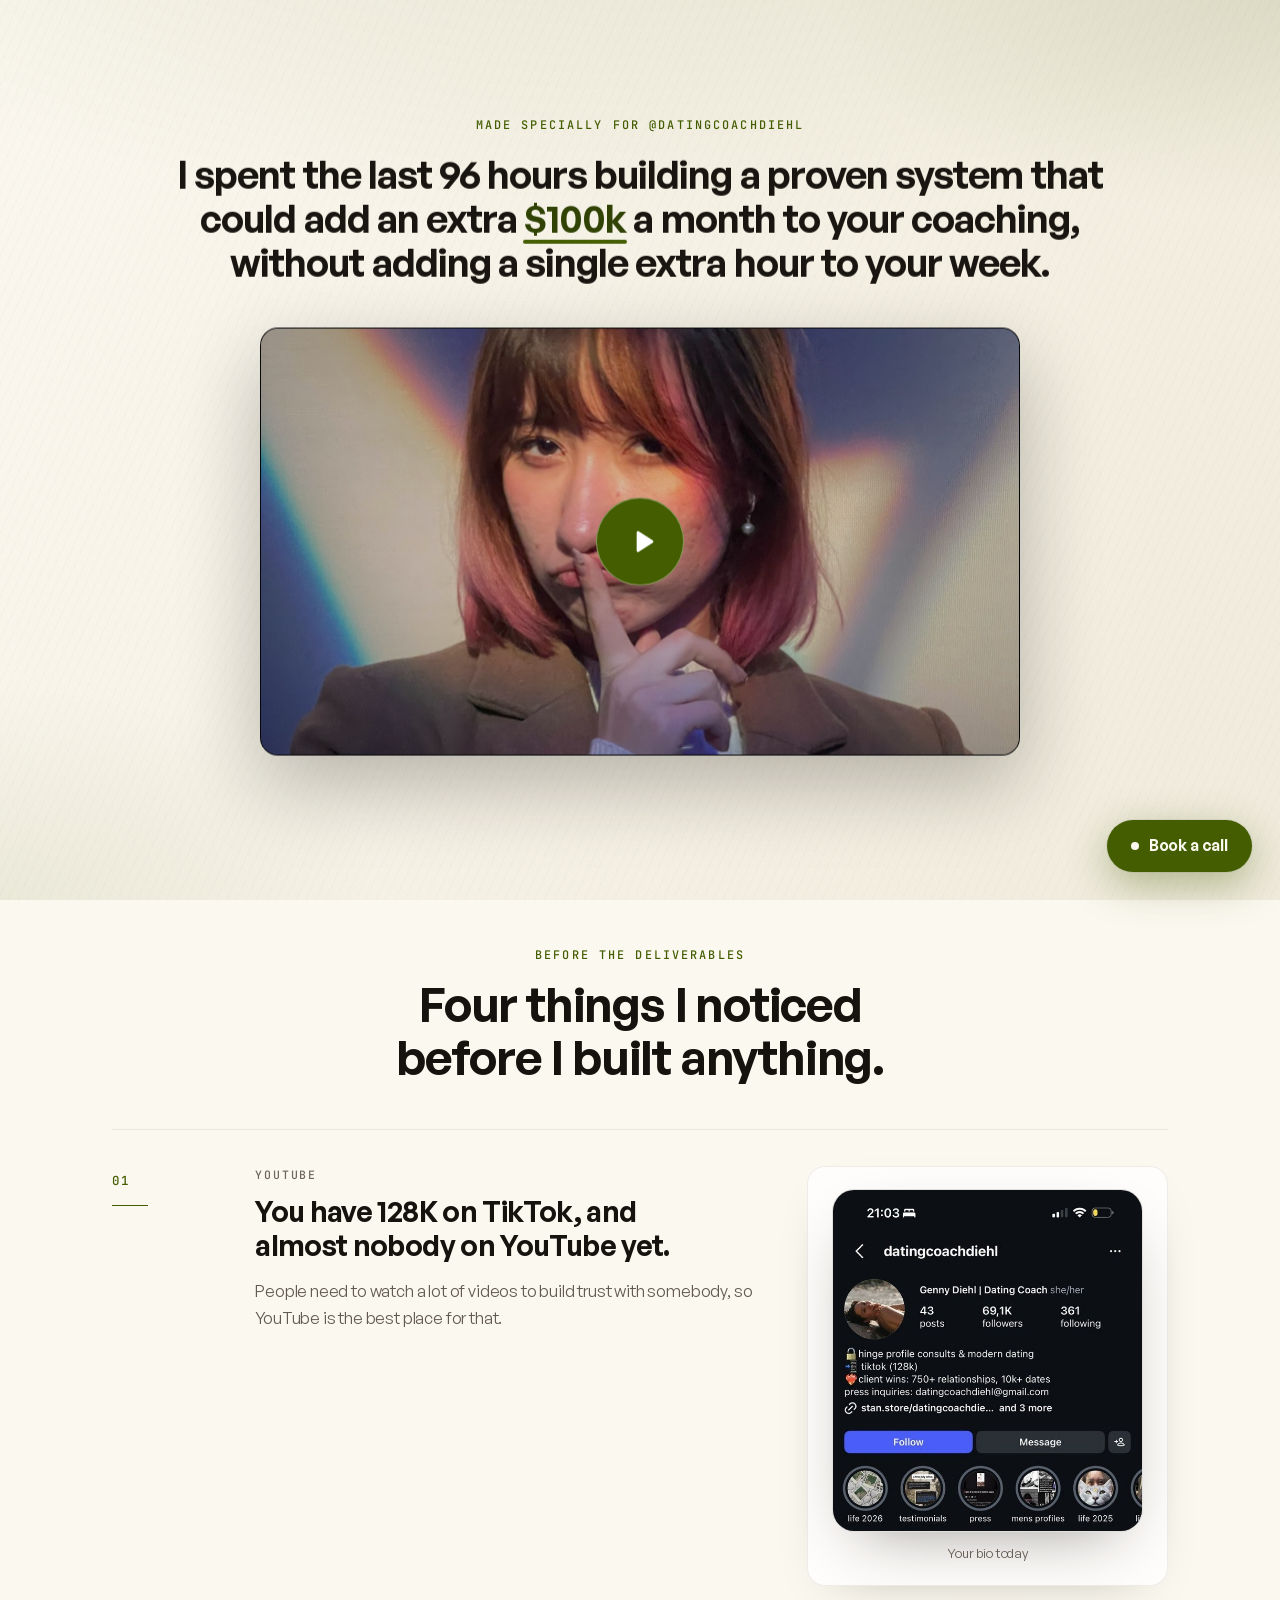
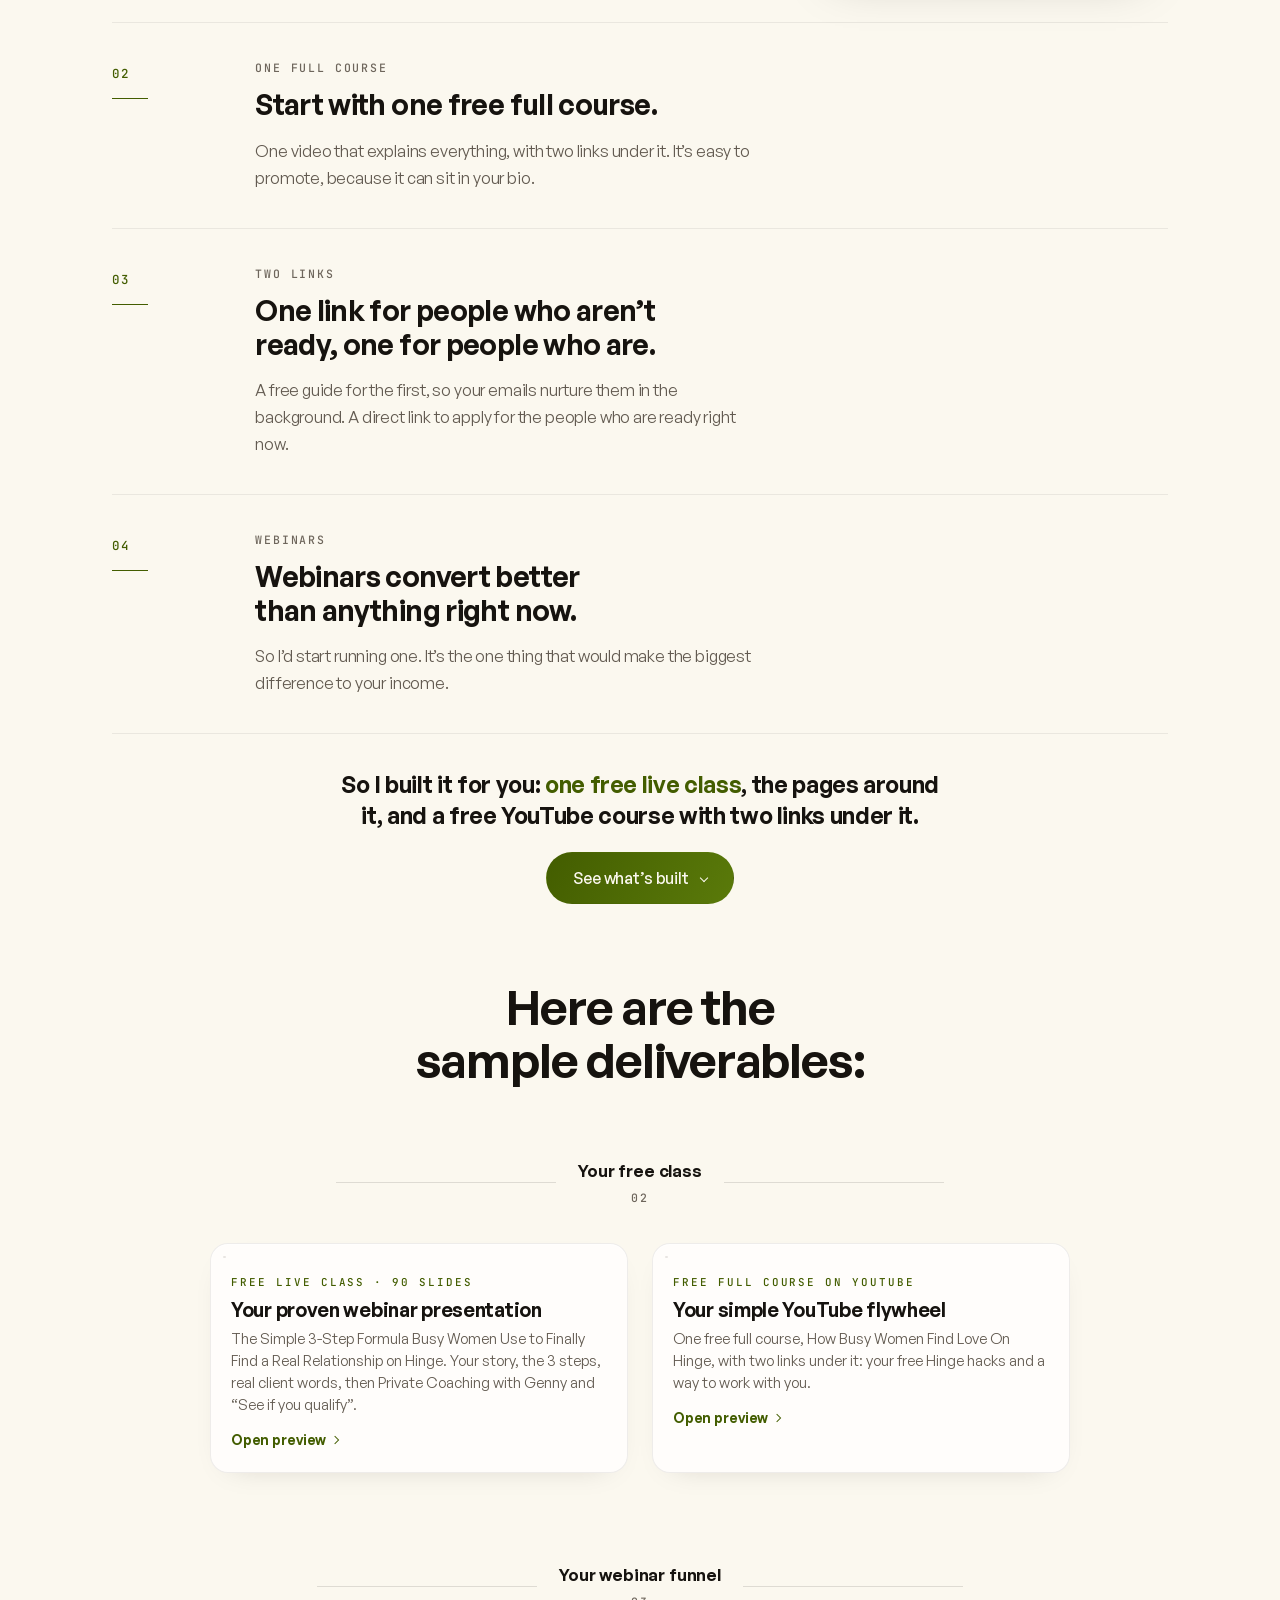
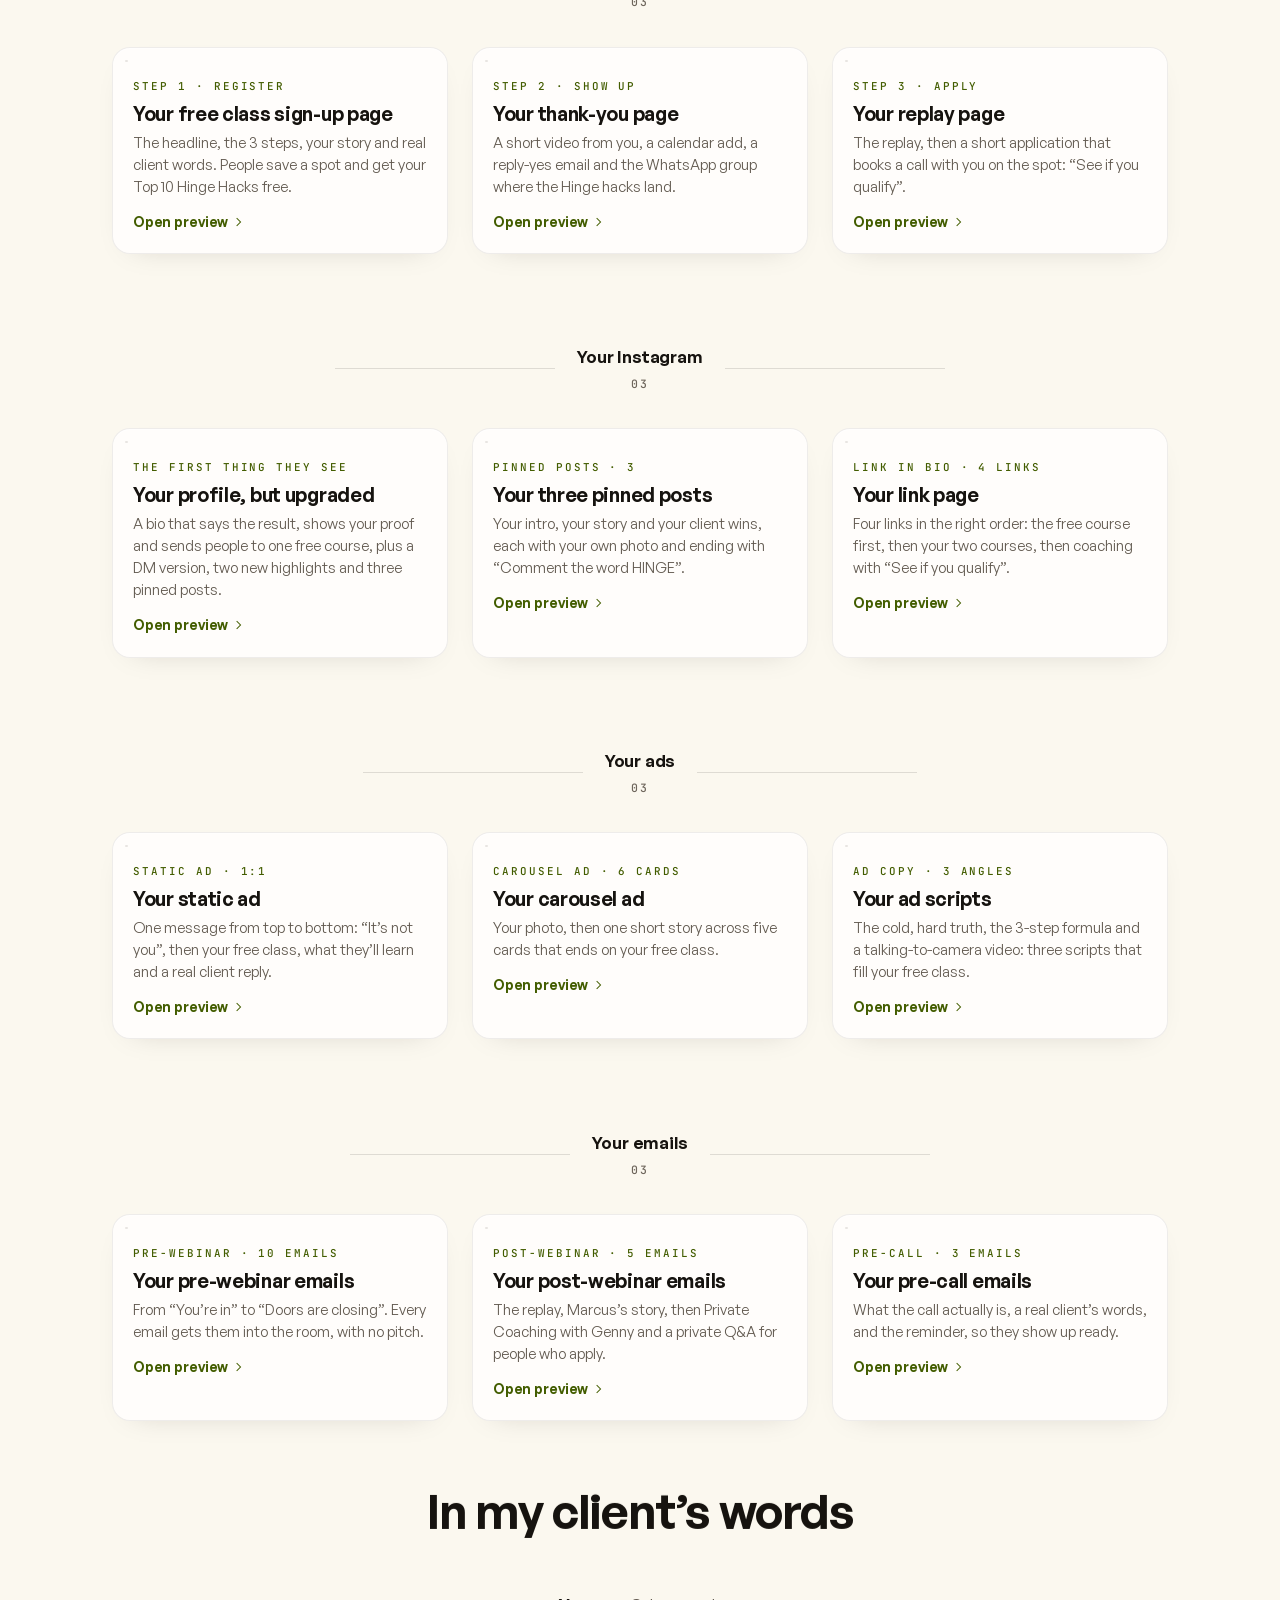
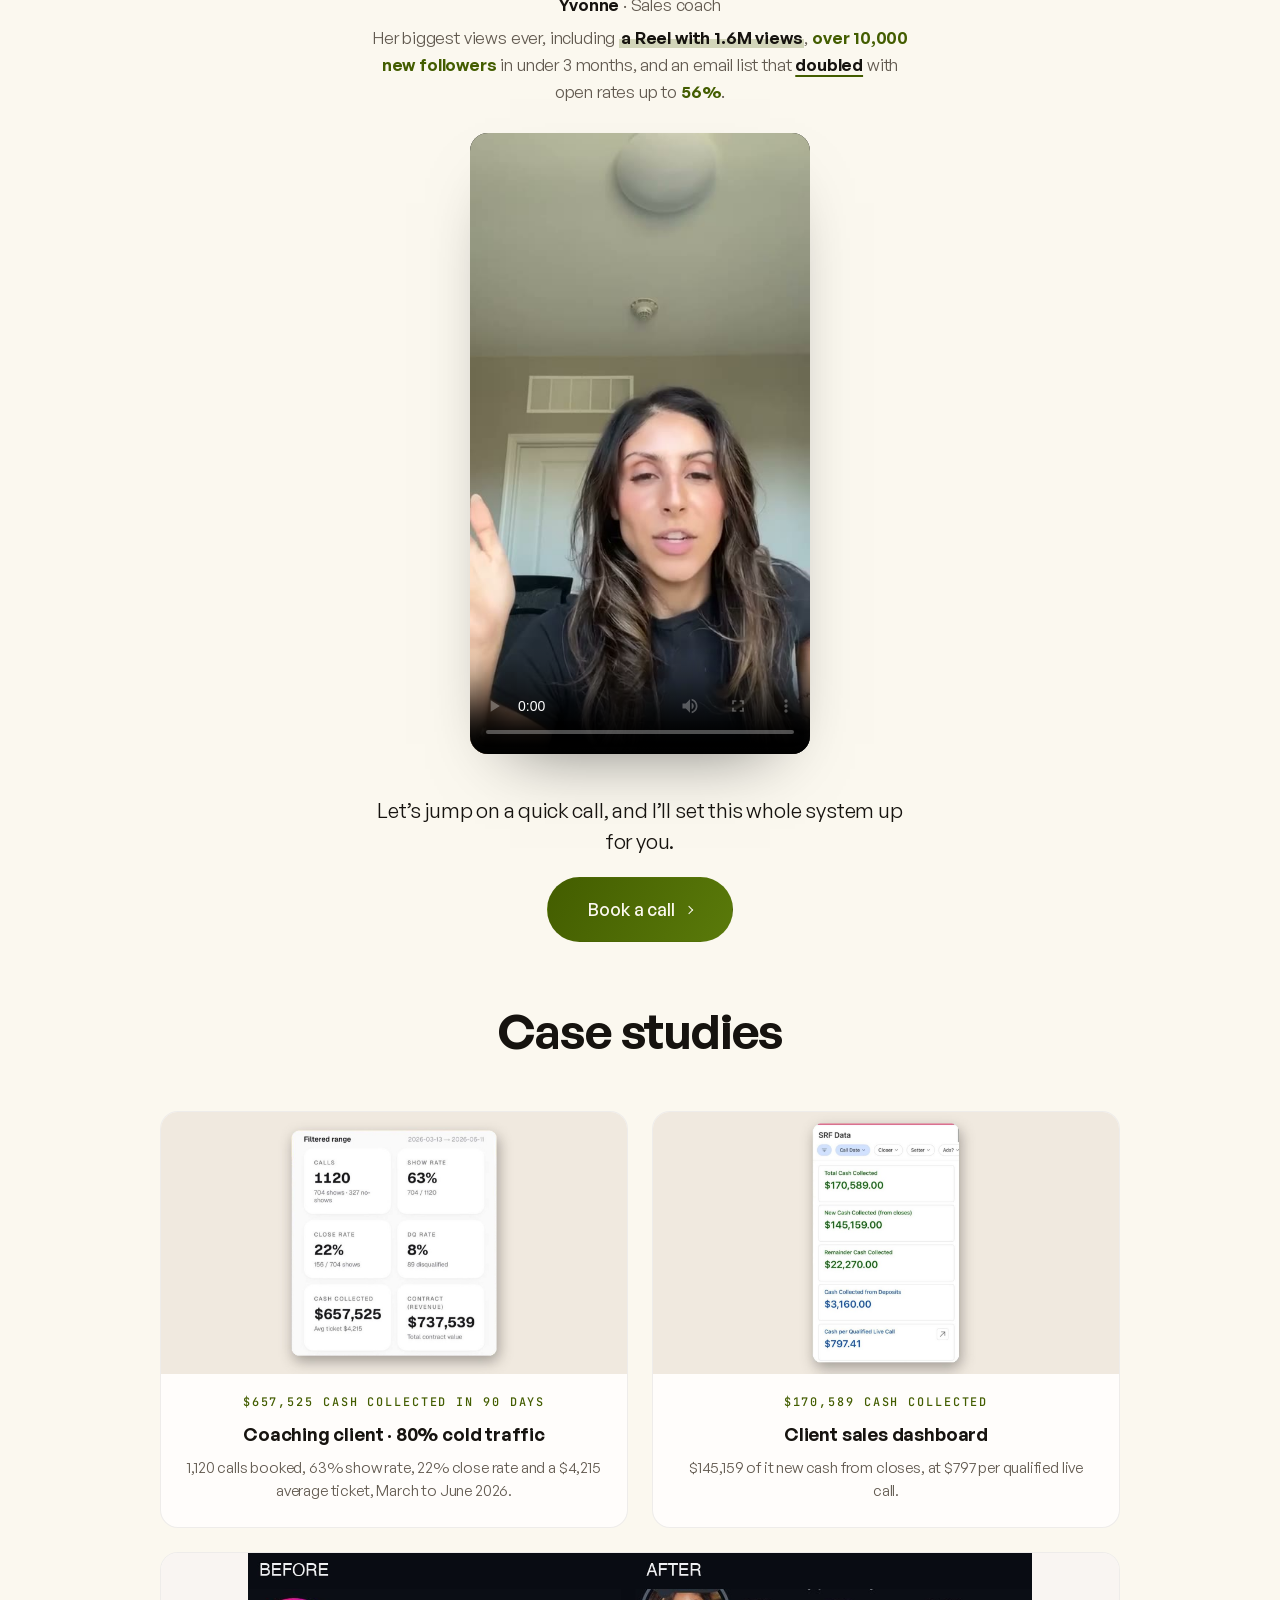
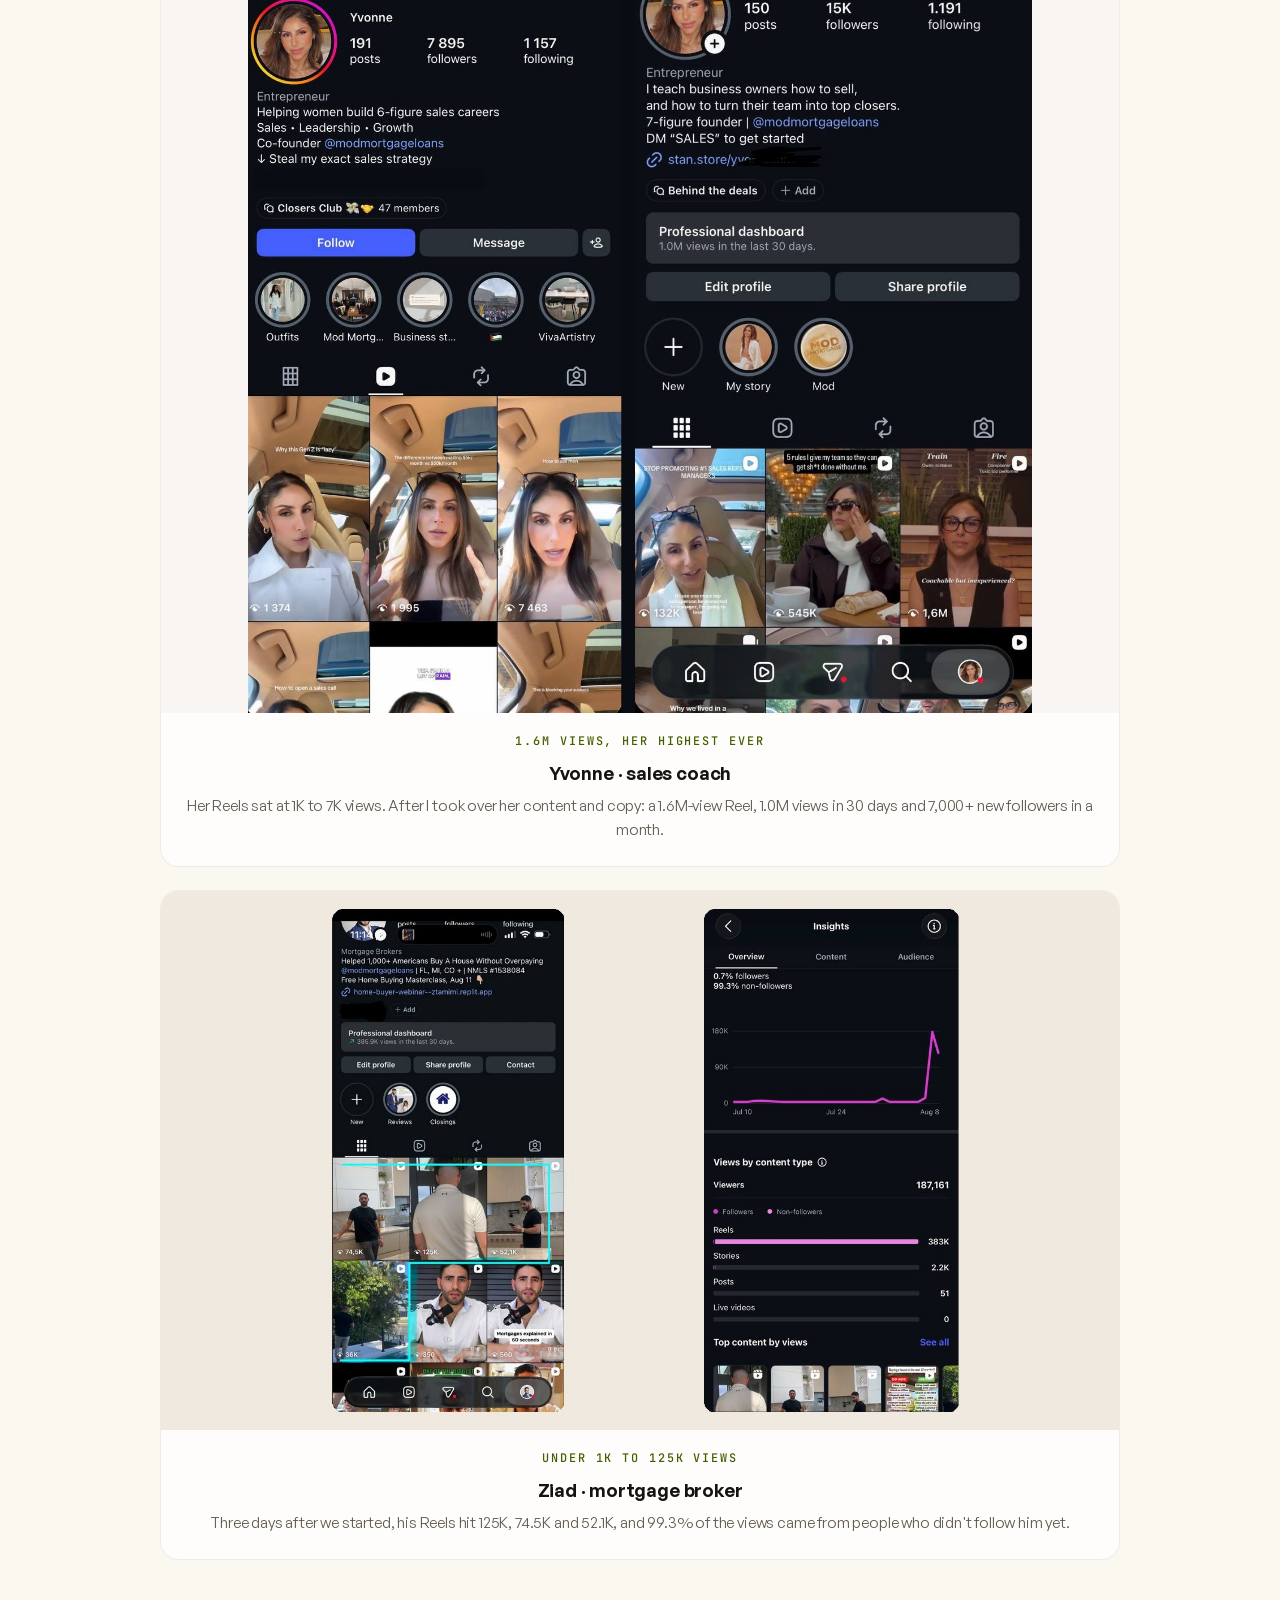
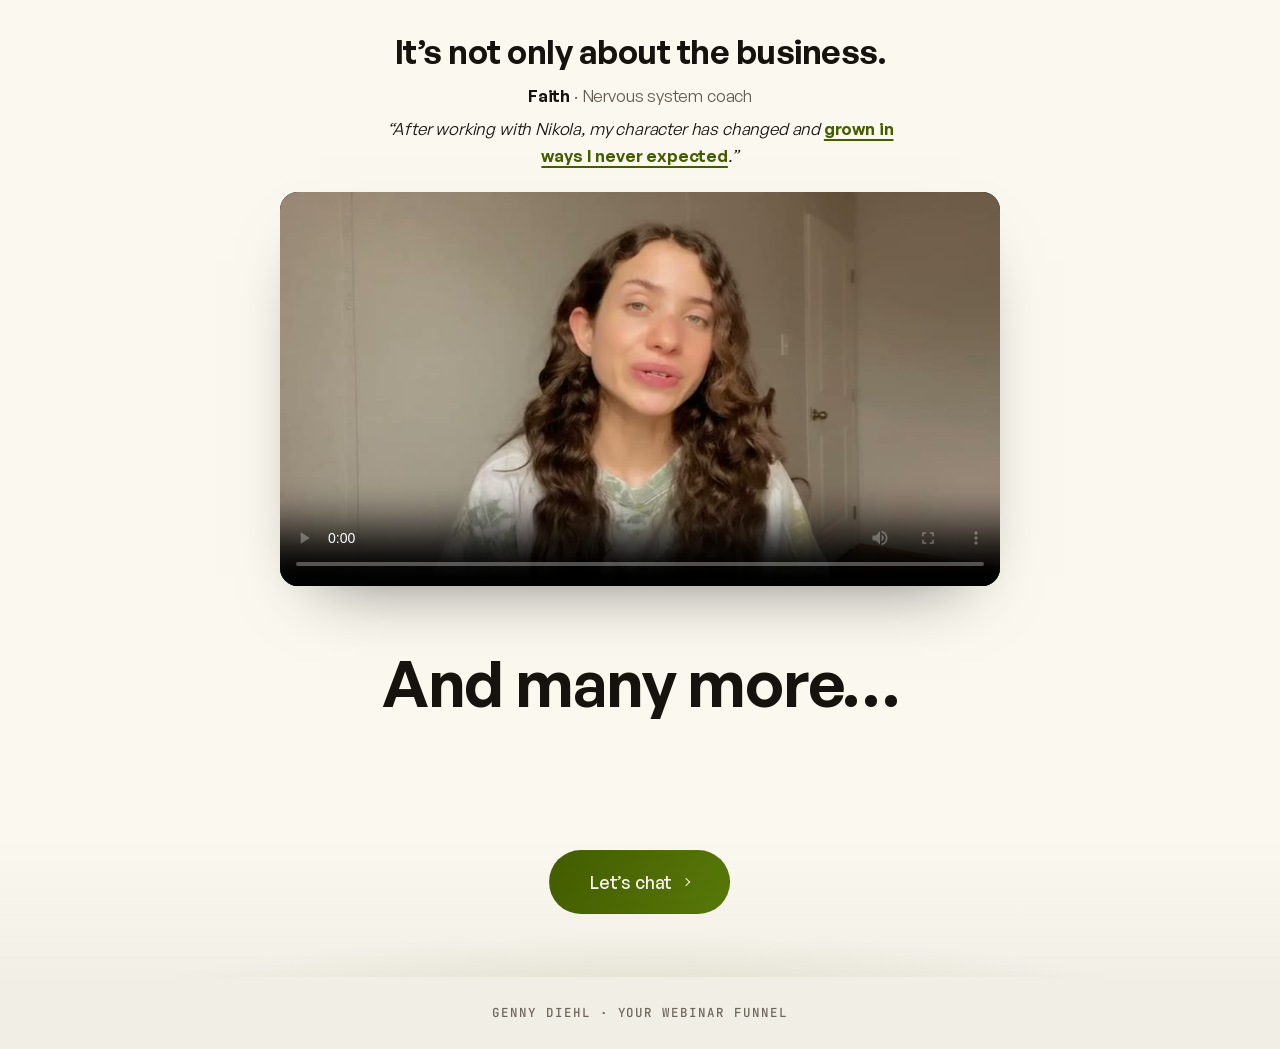
==== commit 3810d54f: "Genny round 2: flowing static ad, text carousel ad, three pinned posts, cropped profile shot, thumbn" ====
--- a/index.html
+++ b/index.html
@@ -141,7 +141,7 @@
             <p class="beat__kicker">YouTube</p>
             <h3 class="beat__title">You have 128K on TikTok, and almost nobody on YouTube yet.</h3>
             <p class="beat__text">People need to watch a lot of videos to build trust with somebody, so YouTube is the best place for that.</p>
-          </div><div class="beat__aside"><figure class="shot shot--wide"><img src="assets/img/her-profile.jpg" alt="Genny&rsquo;s Instagram bio" loading="lazy" /><figcaption>Your bio today</figcaption></figure></div>
+          </div><div class="beat__aside"><figure class="shot shot--wide"><img src="assets/img/her-profile.jpg?v=2" alt="Genny&rsquo;s Instagram bio" loading="lazy" /><figcaption>Your bio today</figcaption></figure></div>
         </article>
         <article class="beat reveal">
           <div class="beat__num"><span class="beat__idx">02</span><span class="beat__rule"></span></div>
@@ -226,12 +226,12 @@
           </div>
           <div class="grid grid--3">
             <button class="pcard reveal" data-title="Your profile, but upgraded" data-embed="ig-profile/?v=20">
-              <span class="thumb"><span class="thumb__bar"><i></i><i></i><i></i><span class="thumb__url">today vs upgraded</span></span><img class="thumb__img" src="assets/img/igprofile-preview.jpg?v=20" alt="Your profile, but upgraded preview" loading="lazy" /></span>
-              <span class="pcard__body"><span><span class="pcard__kicker">The first thing they see</span><span class="pcard__title">Your profile, but upgraded</span><span class="pcard__desc">A bio that says the result, shows your proof and sends people to one free course, plus a DM version and two new highlights.</span></span><span class="pcard__link">Open preview <span class="arrow" aria-hidden="true"></span></span></span>
+              <span class="thumb"><span class="thumb__bar"><i></i><i></i><i></i><span class="thumb__url">today vs upgraded</span></span><img class="thumb__img" src="assets/img/igprofile-preview.jpg?v=21" alt="Your profile, but upgraded preview" loading="lazy" /></span>
+              <span class="pcard__body"><span><span class="pcard__kicker">The first thing they see</span><span class="pcard__title">Your profile, but upgraded</span><span class="pcard__desc">A bio that says the result, shows your proof and sends people to one free course, plus a DM version, two new highlights and three pinned posts.</span></span><span class="pcard__link">Open preview <span class="arrow" aria-hidden="true"></span></span></span>
             </button>
             <button class="pcard reveal" data-title="Your proven pinned post" data-embed="pinned-post/?v=20" data-noanim>
-              <span class="thumb"><span class="thumb__bar"><i></i><i></i><i></i><span class="thumb__url">instagram.com/datingcoachdiehl</span></span><img class="thumb__img" src="assets/img/pinned-preview.jpg?v=20" alt="Your proven pinned post preview" loading="lazy" /></span>
-              <span class="pcard__body"><span><span class="pcard__kicker">Pinned carousel · 6 slides</span><span class="pcard__title">Your proven pinned post</span><span class="pcard__desc">The most-liked text carousel format in dating, rewritten for dating apps, ending with &ldquo;Comment the word HINGE&rdquo;.</span></span><span class="pcard__link">Open preview <span class="arrow" aria-hidden="true"></span></span></span>
+              <span class="thumb"><span class="thumb__bar"><i></i><i></i><i></i><span class="thumb__url">instagram.com/datingcoachdiehl</span></span><img class="thumb__img" src="assets/img/pinned-preview.jpg?v=21" alt="Your proven pinned post preview" loading="lazy" /></span>
+              <span class="pcard__body"><span><span class="pcard__kicker">Pinned posts · 3</span><span class="pcard__title">Your three pinned posts</span><span class="pcard__desc">Your intro, your story and your client wins, each with your own photo and ending with &ldquo;Comment the word HINGE&rdquo;.</span></span><span class="pcard__link">Open preview <span class="arrow" aria-hidden="true"></span></span></span>
             </button>
             <button class="pcard reveal" data-title="Your link page" data-embed="link-in-bio/?v=20">
               <span class="thumb"><span class="thumb__bar"><i></i><i></i><i></i><span class="thumb__url">stan.store/datingcoachdiehl</span></span><img class="thumb__img" src="assets/img/linkpage-preview.jpg?v=20" alt="Your link page preview" loading="lazy" /></span>
@@ -248,12 +248,12 @@
           </div>
           <div class="grid grid--3">
             <button class="pcard reveal" data-title="Your static ad" data-embed="static-ad/?v=20" data-noanim>
-              <span class="thumb"><span class="thumb__bar"><i></i><i></i><i></i><span class="thumb__url">Sponsored · in feed</span></span><img class="thumb__img" src="assets/img/staticad-preview.jpg?v=20" alt="Your static ad preview" loading="lazy" /></span>
-              <span class="pcard__body"><span><span class="pcard__kicker">Static ad · 1:1</span><span class="pcard__title">Your static ad</span><span class="pcard__desc">&ldquo;It&rsquo;s not you&rdquo; as the hook and a real client reply as proof, copied from the longest-running image ad in women&rsquo;s dating.</span></span><span class="pcard__link">Open preview <span class="arrow" aria-hidden="true"></span></span></span>
+              <span class="thumb"><span class="thumb__bar"><i></i><i></i><i></i><span class="thumb__url">Sponsored · in feed</span></span><img class="thumb__img" src="assets/img/staticad-preview.jpg?v=21" alt="Your static ad preview" loading="lazy" /></span>
+              <span class="pcard__body"><span><span class="pcard__kicker">Static ad · 1:1</span><span class="pcard__title">Your static ad</span><span class="pcard__desc">One message from top to bottom: &ldquo;It&rsquo;s not you&rdquo;, then your free class, what they&rsquo;ll learn and a real client reply.</span></span><span class="pcard__link">Open preview <span class="arrow" aria-hidden="true"></span></span></span>
             </button>
             <button class="pcard reveal" data-title="Your carousel ad" data-embed="carousel/?v=20" data-noanim>
-              <span class="thumb"><span class="thumb__bar"><i></i><i></i><i></i><span class="thumb__url">Sponsored · 4 cards</span></span><img class="thumb__img" src="assets/img/carousel-preview.jpg?v=20" alt="Your carousel ad preview" loading="lazy" /></span>
-              <span class="pcard__body"><span><span class="pcard__kicker">Carousel ad · 4 cards</span><span class="pcard__title">Your carousel ad</span><span class="pcard__desc">Four cards of you talking to camera, each with its own title, sending busy women to your free class.</span></span><span class="pcard__link">Open preview <span class="arrow" aria-hidden="true"></span></span></span>
+              <span class="thumb"><span class="thumb__bar"><i></i><i></i><i></i><span class="thumb__url">Sponsored · 4 cards</span></span><img class="thumb__img" src="assets/img/carousel-preview.jpg?v=21" alt="Your carousel ad preview" loading="lazy" /></span>
+              <span class="pcard__body"><span><span class="pcard__kicker">Carousel ad · 6 cards</span><span class="pcard__title">Your carousel ad</span><span class="pcard__desc">Your photo, then one short story across five cards that ends on your free class.</span></span><span class="pcard__link">Open preview <span class="arrow" aria-hidden="true"></span></span></span>
             </button>
             <button class="pcard reveal" data-title="Your ad scripts" data-embed="ad-scripts/?v=20" data-noanim>
               <span class="thumb"><span class="thumb__bar"><i></i><i></i><i></i><span class="thumb__url">3 scripts · copy ready</span></span><img class="thumb__img" src="assets/img/adscripts-preview.jpg?v=20" alt="Your ad scripts preview" loading="lazy" /></span>
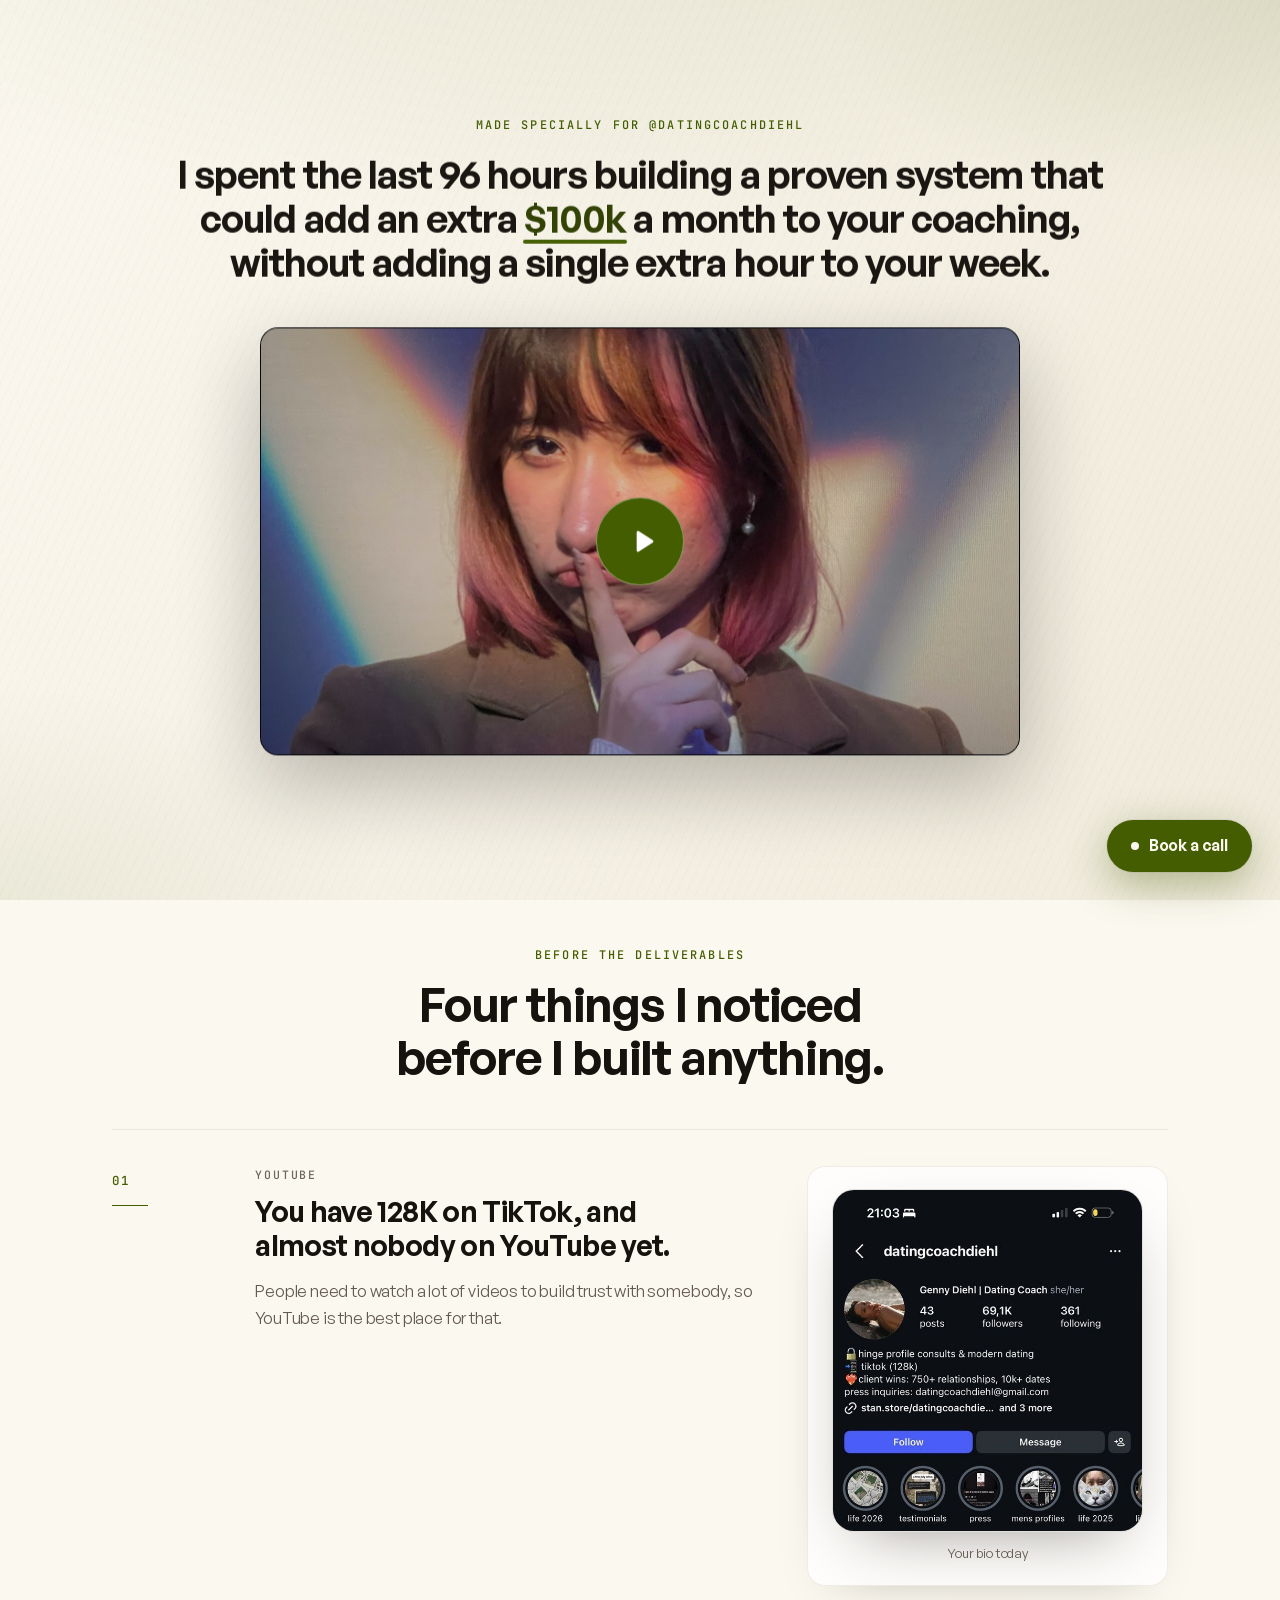
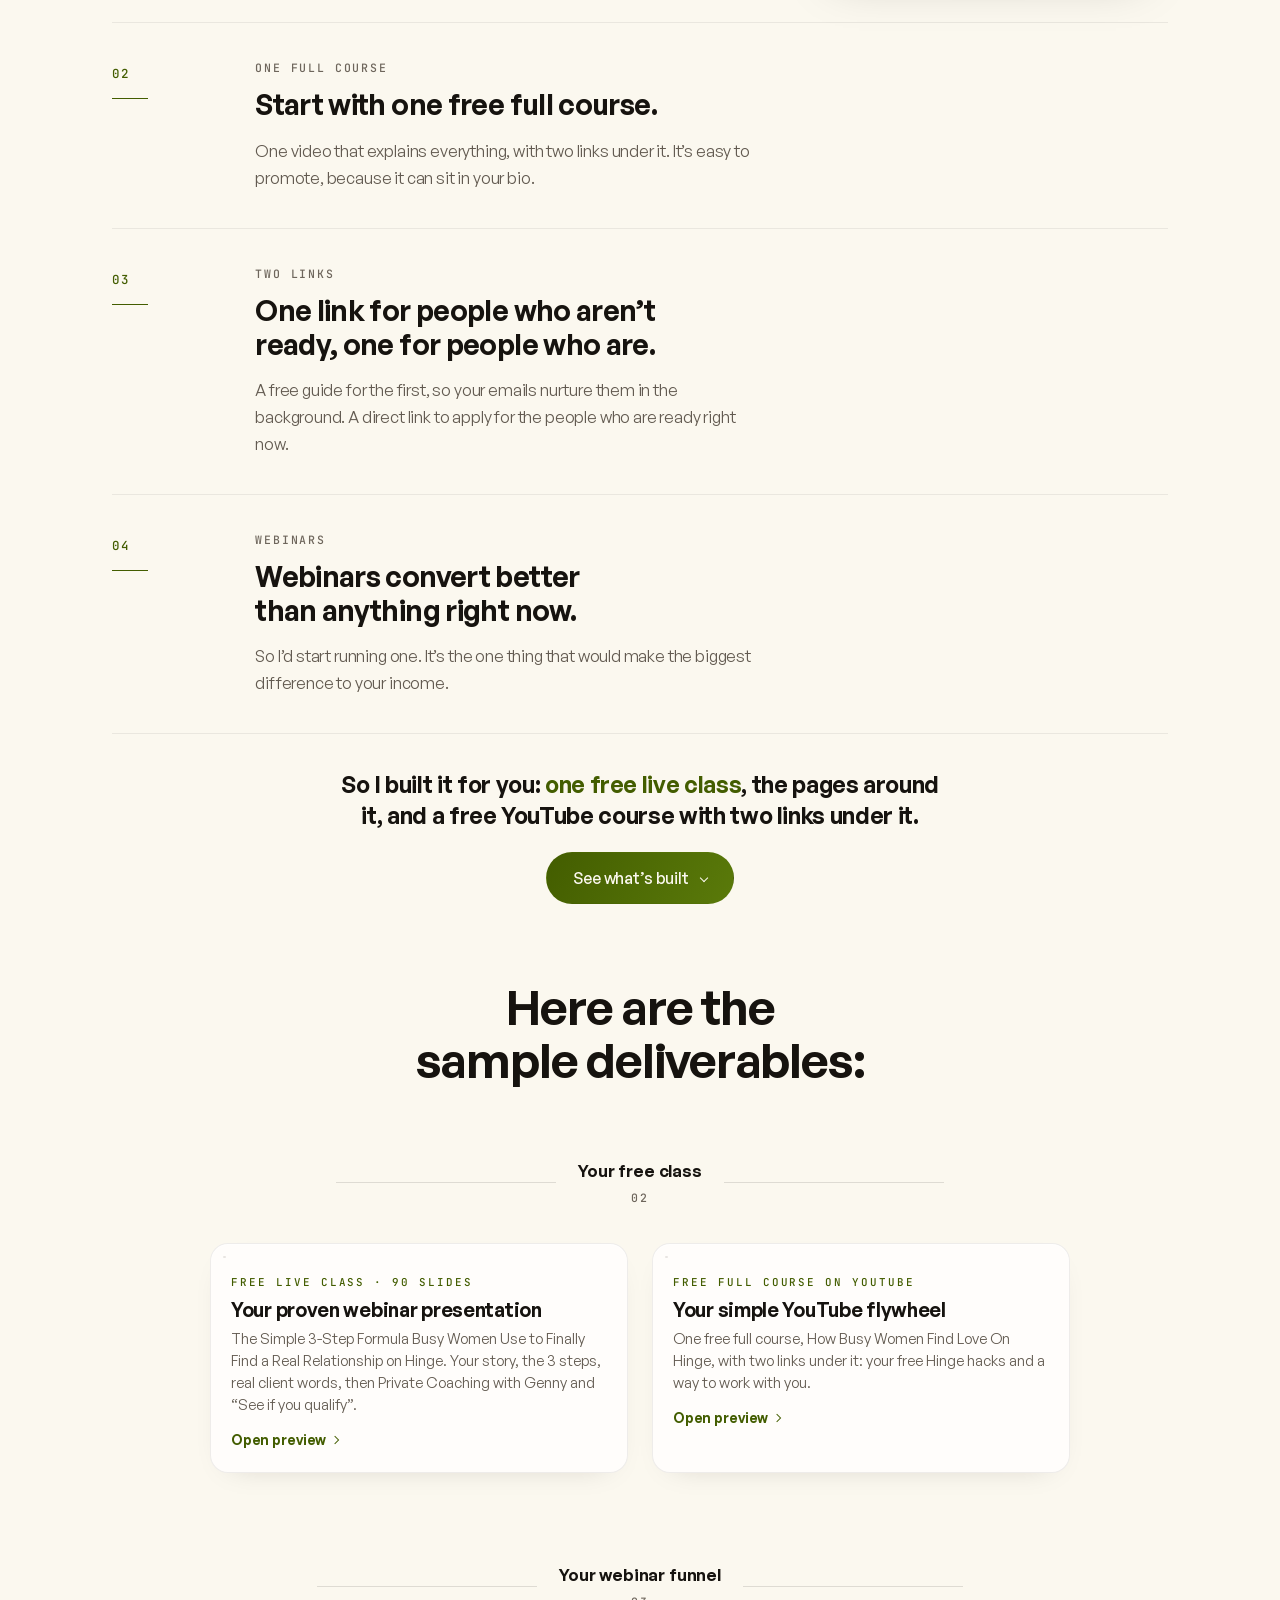
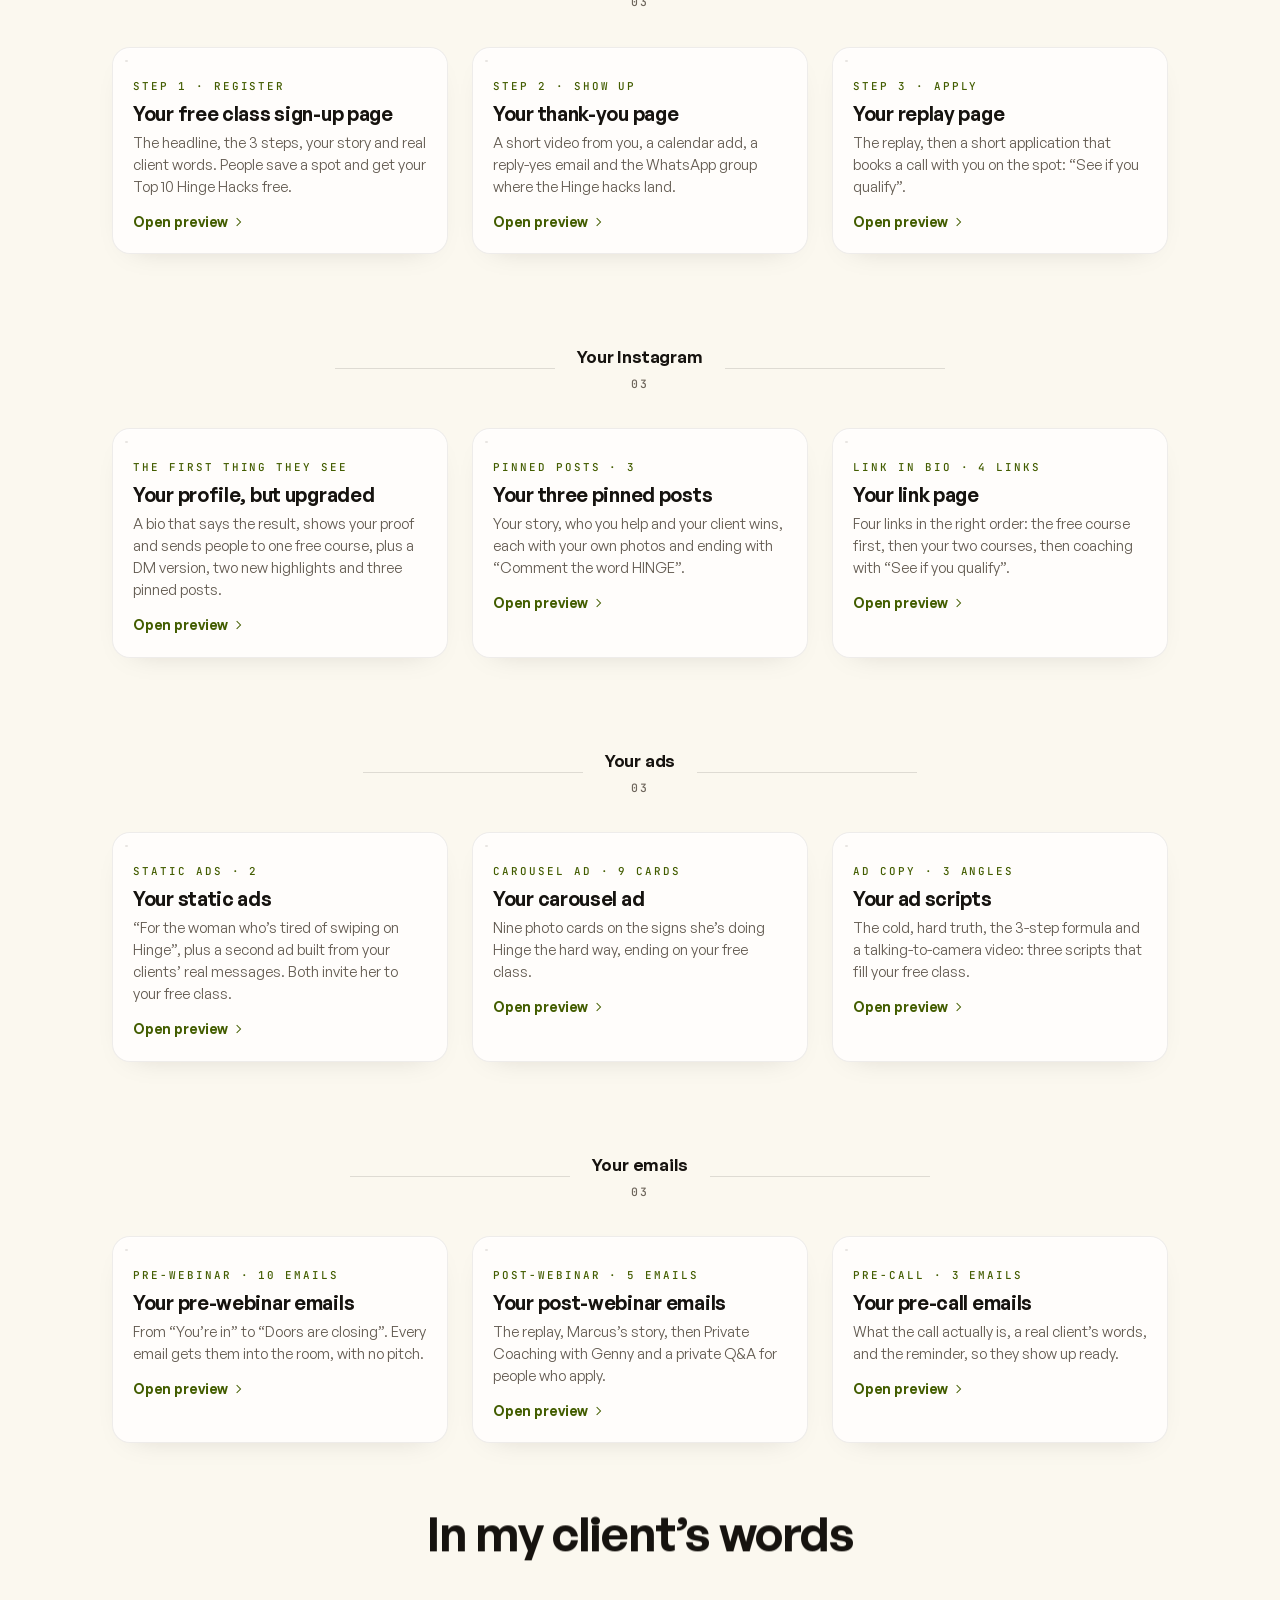
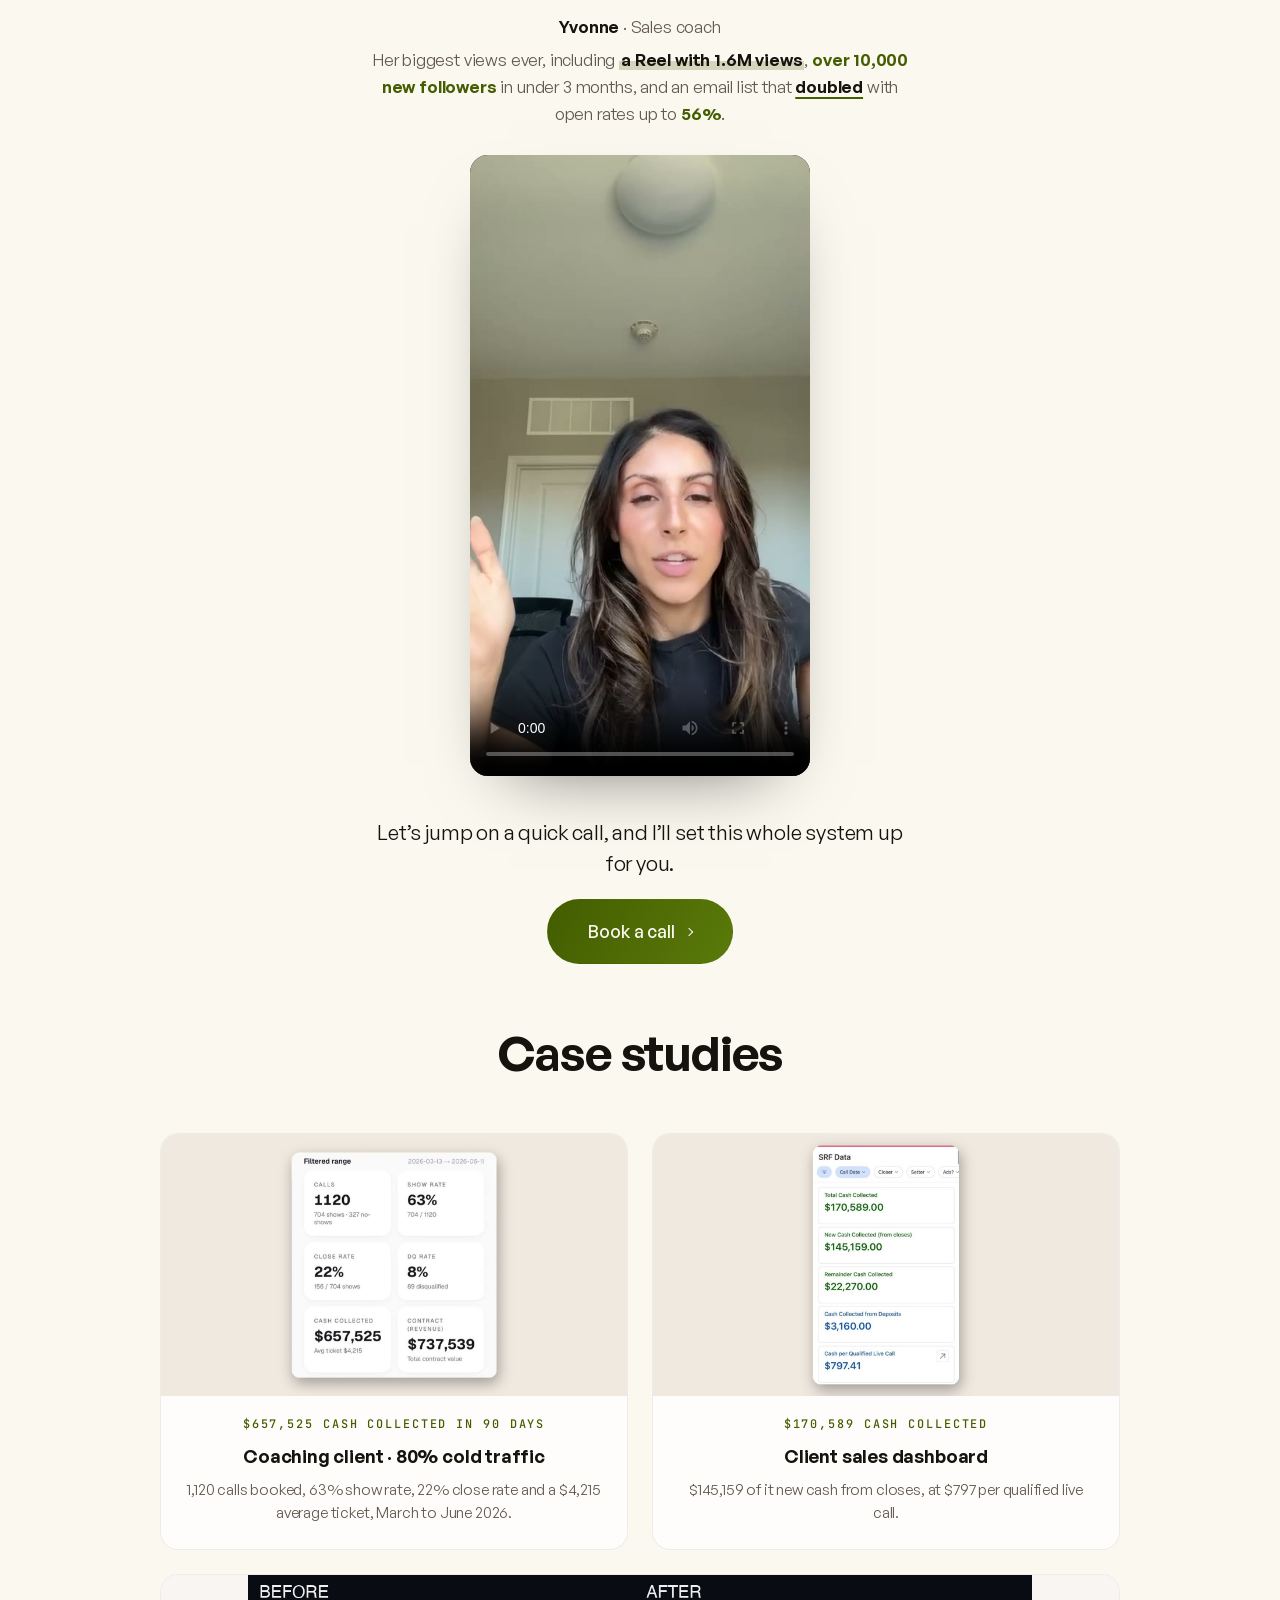
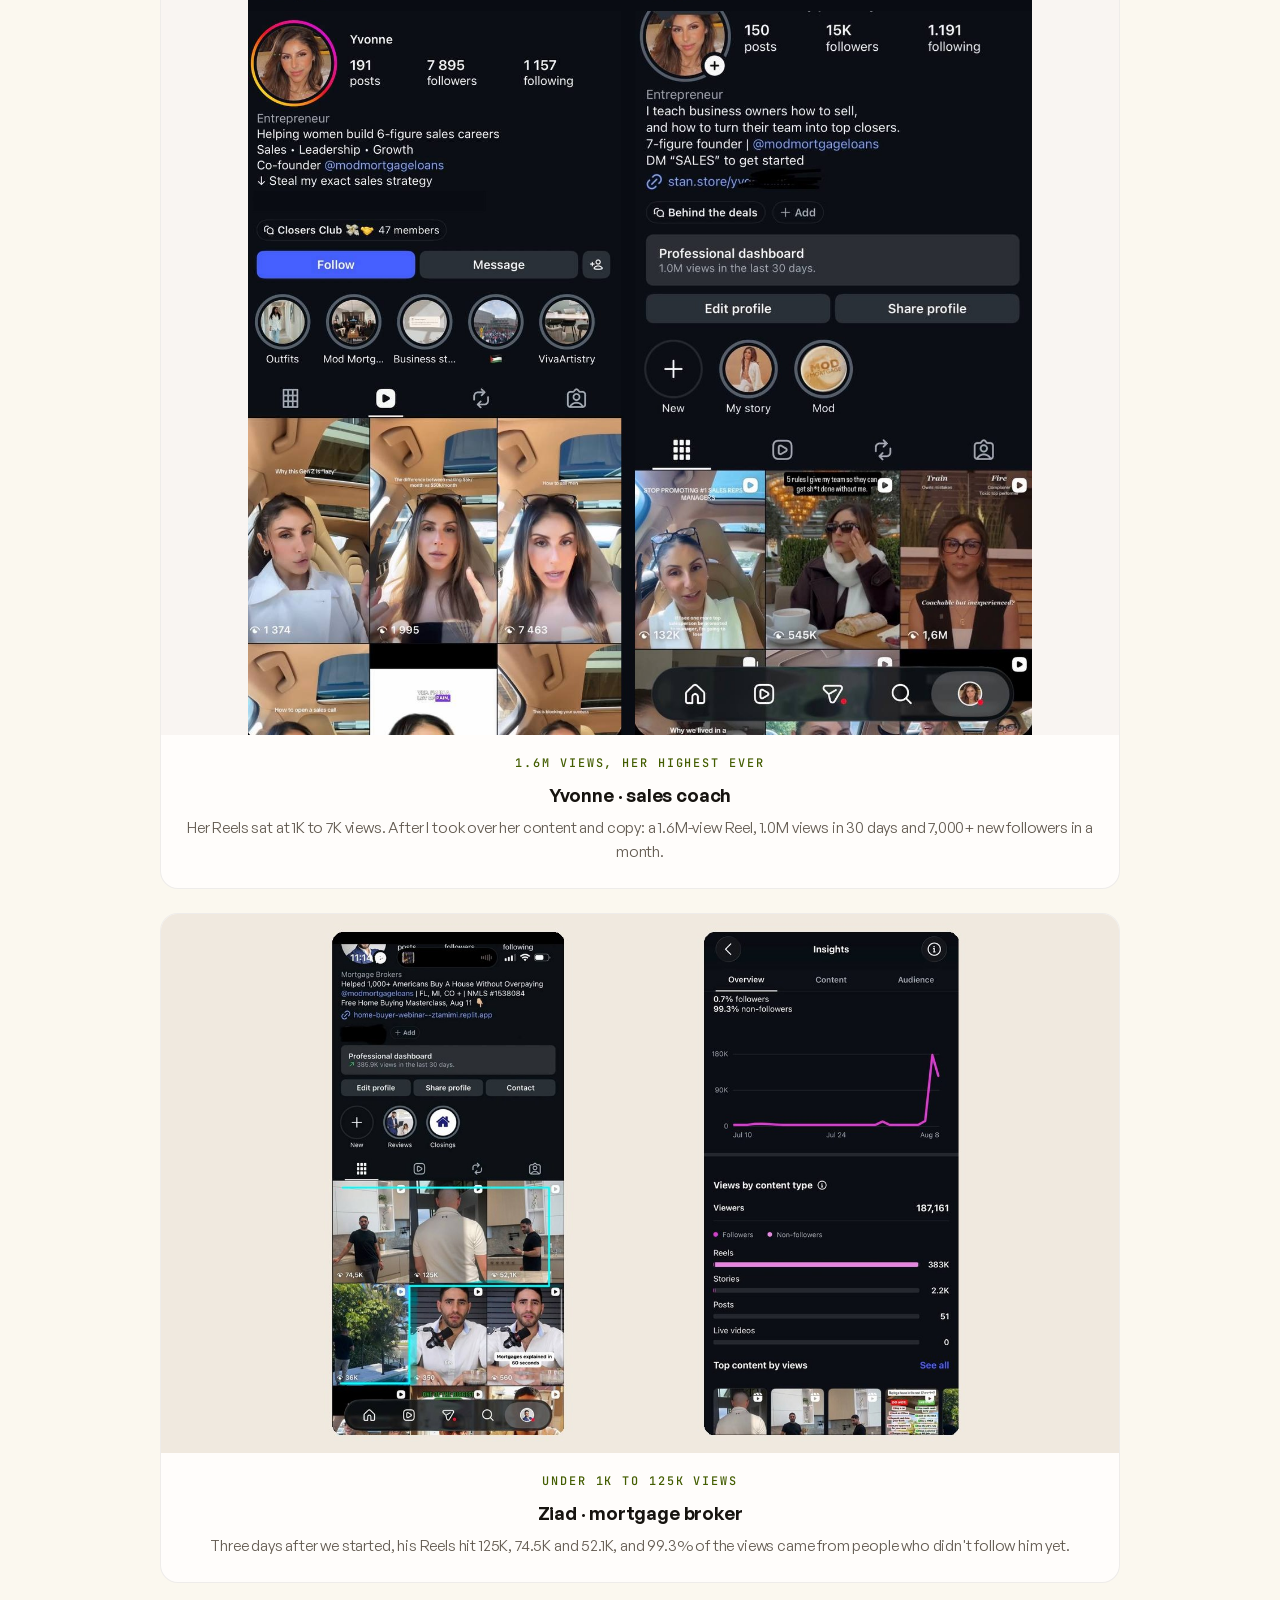
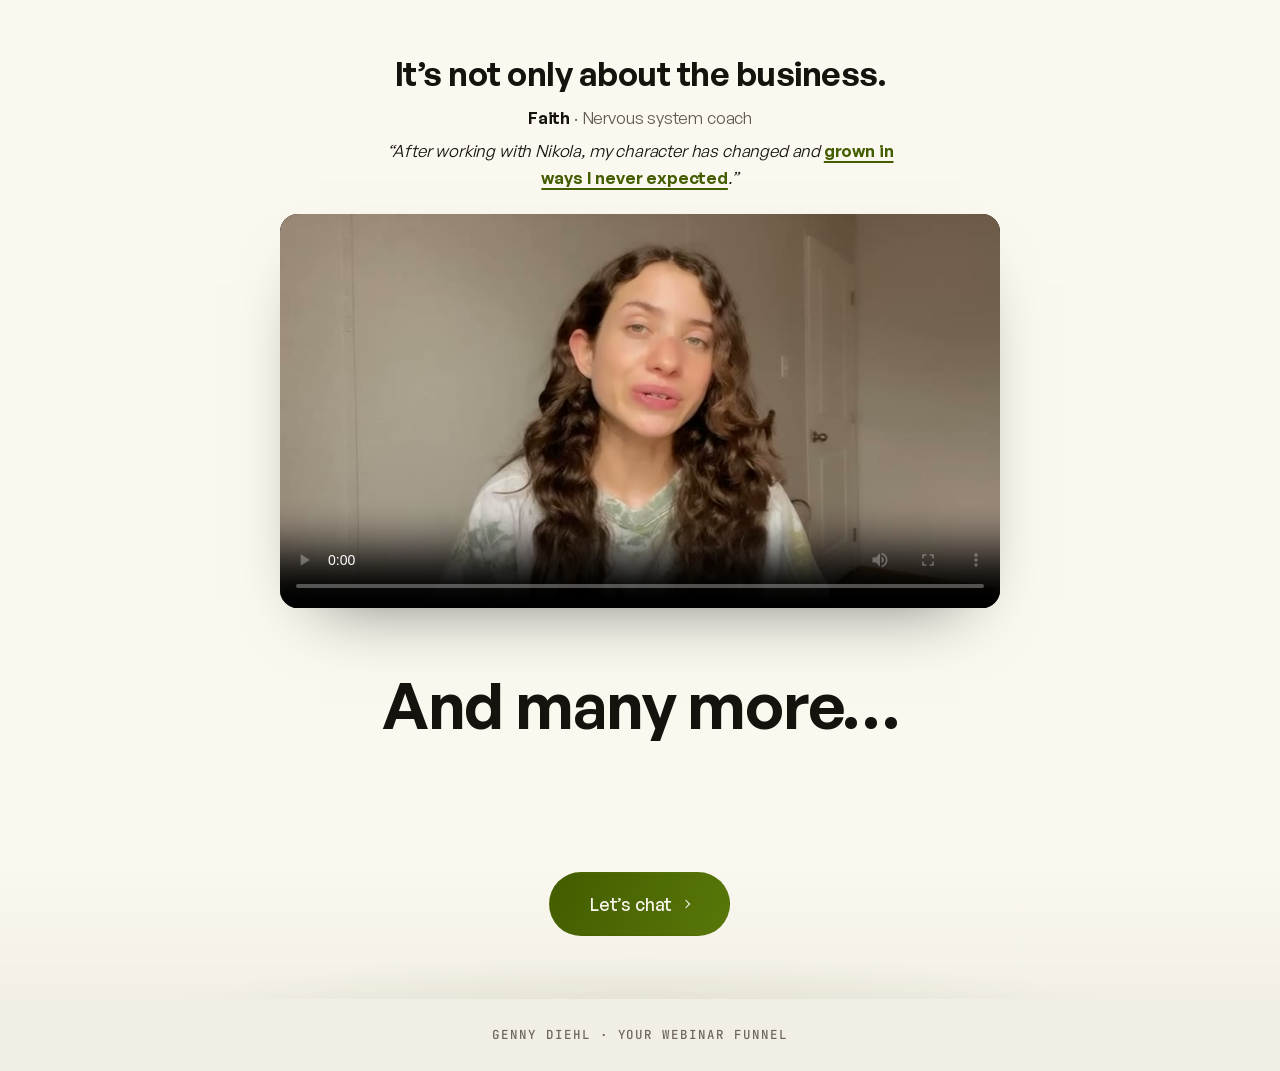
==== commit 4699b39c: "Genny round 3: copied story, Girl. and client-wins pinned posts, Signs carousel ad, two static ads C" ====
--- a/index.html
+++ b/index.html
@@ -226,12 +226,12 @@
           </div>
           <div class="grid grid--3">
             <button class="pcard reveal" data-title="Your profile, but upgraded" data-embed="ig-profile/?v=20">
-              <span class="thumb"><span class="thumb__bar"><i></i><i></i><i></i><span class="thumb__url">today vs upgraded</span></span><img class="thumb__img" src="assets/img/igprofile-preview.jpg?v=21" alt="Your profile, but upgraded preview" loading="lazy" /></span>
+              <span class="thumb"><span class="thumb__bar"><i></i><i></i><i></i><span class="thumb__url">today vs upgraded</span></span><img class="thumb__img" src="assets/img/igprofile-preview.jpg?v=22" alt="Your profile, but upgraded preview" loading="lazy" /></span>
               <span class="pcard__body"><span><span class="pcard__kicker">The first thing they see</span><span class="pcard__title">Your profile, but upgraded</span><span class="pcard__desc">A bio that says the result, shows your proof and sends people to one free course, plus a DM version, two new highlights and three pinned posts.</span></span><span class="pcard__link">Open preview <span class="arrow" aria-hidden="true"></span></span></span>
             </button>
             <button class="pcard reveal" data-title="Your proven pinned post" data-embed="pinned-post/?v=20" data-noanim>
-              <span class="thumb"><span class="thumb__bar"><i></i><i></i><i></i><span class="thumb__url">instagram.com/datingcoachdiehl</span></span><img class="thumb__img" src="assets/img/pinned-preview.jpg?v=21" alt="Your proven pinned post preview" loading="lazy" /></span>
-              <span class="pcard__body"><span><span class="pcard__kicker">Pinned posts · 3</span><span class="pcard__title">Your three pinned posts</span><span class="pcard__desc">Your intro, your story and your client wins, each with your own photo and ending with &ldquo;Comment the word HINGE&rdquo;.</span></span><span class="pcard__link">Open preview <span class="arrow" aria-hidden="true"></span></span></span>
+              <span class="thumb"><span class="thumb__bar"><i></i><i></i><i></i><span class="thumb__url">instagram.com/datingcoachdiehl</span></span><img class="thumb__img" src="assets/img/pinned-preview.jpg?v=22" alt="Your proven pinned post preview" loading="lazy" /></span>
+              <span class="pcard__body"><span><span class="pcard__kicker">Pinned posts · 3</span><span class="pcard__title">Your three pinned posts</span><span class="pcard__desc">Your story, who you help and your client wins, each with your own photos and ending with &ldquo;Comment the word HINGE&rdquo;.</span></span><span class="pcard__link">Open preview <span class="arrow" aria-hidden="true"></span></span></span>
             </button>
             <button class="pcard reveal" data-title="Your link page" data-embed="link-in-bio/?v=20">
               <span class="thumb"><span class="thumb__bar"><i></i><i></i><i></i><span class="thumb__url">stan.store/datingcoachdiehl</span></span><img class="thumb__img" src="assets/img/linkpage-preview.jpg?v=20" alt="Your link page preview" loading="lazy" /></span>
@@ -248,12 +248,12 @@
           </div>
           <div class="grid grid--3">
             <button class="pcard reveal" data-title="Your static ad" data-embed="static-ad/?v=20" data-noanim>
-              <span class="thumb"><span class="thumb__bar"><i></i><i></i><i></i><span class="thumb__url">Sponsored · in feed</span></span><img class="thumb__img" src="assets/img/staticad-preview.jpg?v=21" alt="Your static ad preview" loading="lazy" /></span>
-              <span class="pcard__body"><span><span class="pcard__kicker">Static ad · 1:1</span><span class="pcard__title">Your static ad</span><span class="pcard__desc">One message from top to bottom: &ldquo;It&rsquo;s not you&rdquo;, then your free class, what they&rsquo;ll learn and a real client reply.</span></span><span class="pcard__link">Open preview <span class="arrow" aria-hidden="true"></span></span></span>
+              <span class="thumb"><span class="thumb__bar"><i></i><i></i><i></i><span class="thumb__url">Sponsored · in feed</span></span><img class="thumb__img" src="assets/img/staticad-preview.jpg?v=22" alt="Your static ad preview" loading="lazy" /></span>
+              <span class="pcard__body"><span><span class="pcard__kicker">Static ads · 2</span><span class="pcard__title">Your static ads</span><span class="pcard__desc">&ldquo;For the woman who&rsquo;s tired of swiping on Hinge&rdquo;, plus a second ad built from your clients&rsquo; real messages. Both invite her to your free class.</span></span><span class="pcard__link">Open preview <span class="arrow" aria-hidden="true"></span></span></span>
             </button>
             <button class="pcard reveal" data-title="Your carousel ad" data-embed="carousel/?v=20" data-noanim>
-              <span class="thumb"><span class="thumb__bar"><i></i><i></i><i></i><span class="thumb__url">Sponsored · 4 cards</span></span><img class="thumb__img" src="assets/img/carousel-preview.jpg?v=21" alt="Your carousel ad preview" loading="lazy" /></span>
-              <span class="pcard__body"><span><span class="pcard__kicker">Carousel ad · 6 cards</span><span class="pcard__title">Your carousel ad</span><span class="pcard__desc">Your photo, then one short story across five cards that ends on your free class.</span></span><span class="pcard__link">Open preview <span class="arrow" aria-hidden="true"></span></span></span>
+              <span class="thumb"><span class="thumb__bar"><i></i><i></i><i></i><span class="thumb__url">Sponsored · 4 cards</span></span><img class="thumb__img" src="assets/img/carousel-preview.jpg?v=22" alt="Your carousel ad preview" loading="lazy" /></span>
+              <span class="pcard__body"><span><span class="pcard__kicker">Carousel ad · 9 cards</span><span class="pcard__title">Your carousel ad</span><span class="pcard__desc">Nine photo cards on the signs she&rsquo;s doing Hinge the hard way, ending on your free class.</span></span><span class="pcard__link">Open preview <span class="arrow" aria-hidden="true"></span></span></span>
             </button>
             <button class="pcard reveal" data-title="Your ad scripts" data-embed="ad-scripts/?v=20" data-noanim>
               <span class="thumb"><span class="thumb__bar"><i></i><i></i><i></i><span class="thumb__url">3 scripts · copy ready</span></span><img class="thumb__img" src="assets/img/adscripts-preview.jpg?v=20" alt="Your ad scripts preview" loading="lazy" /></span>
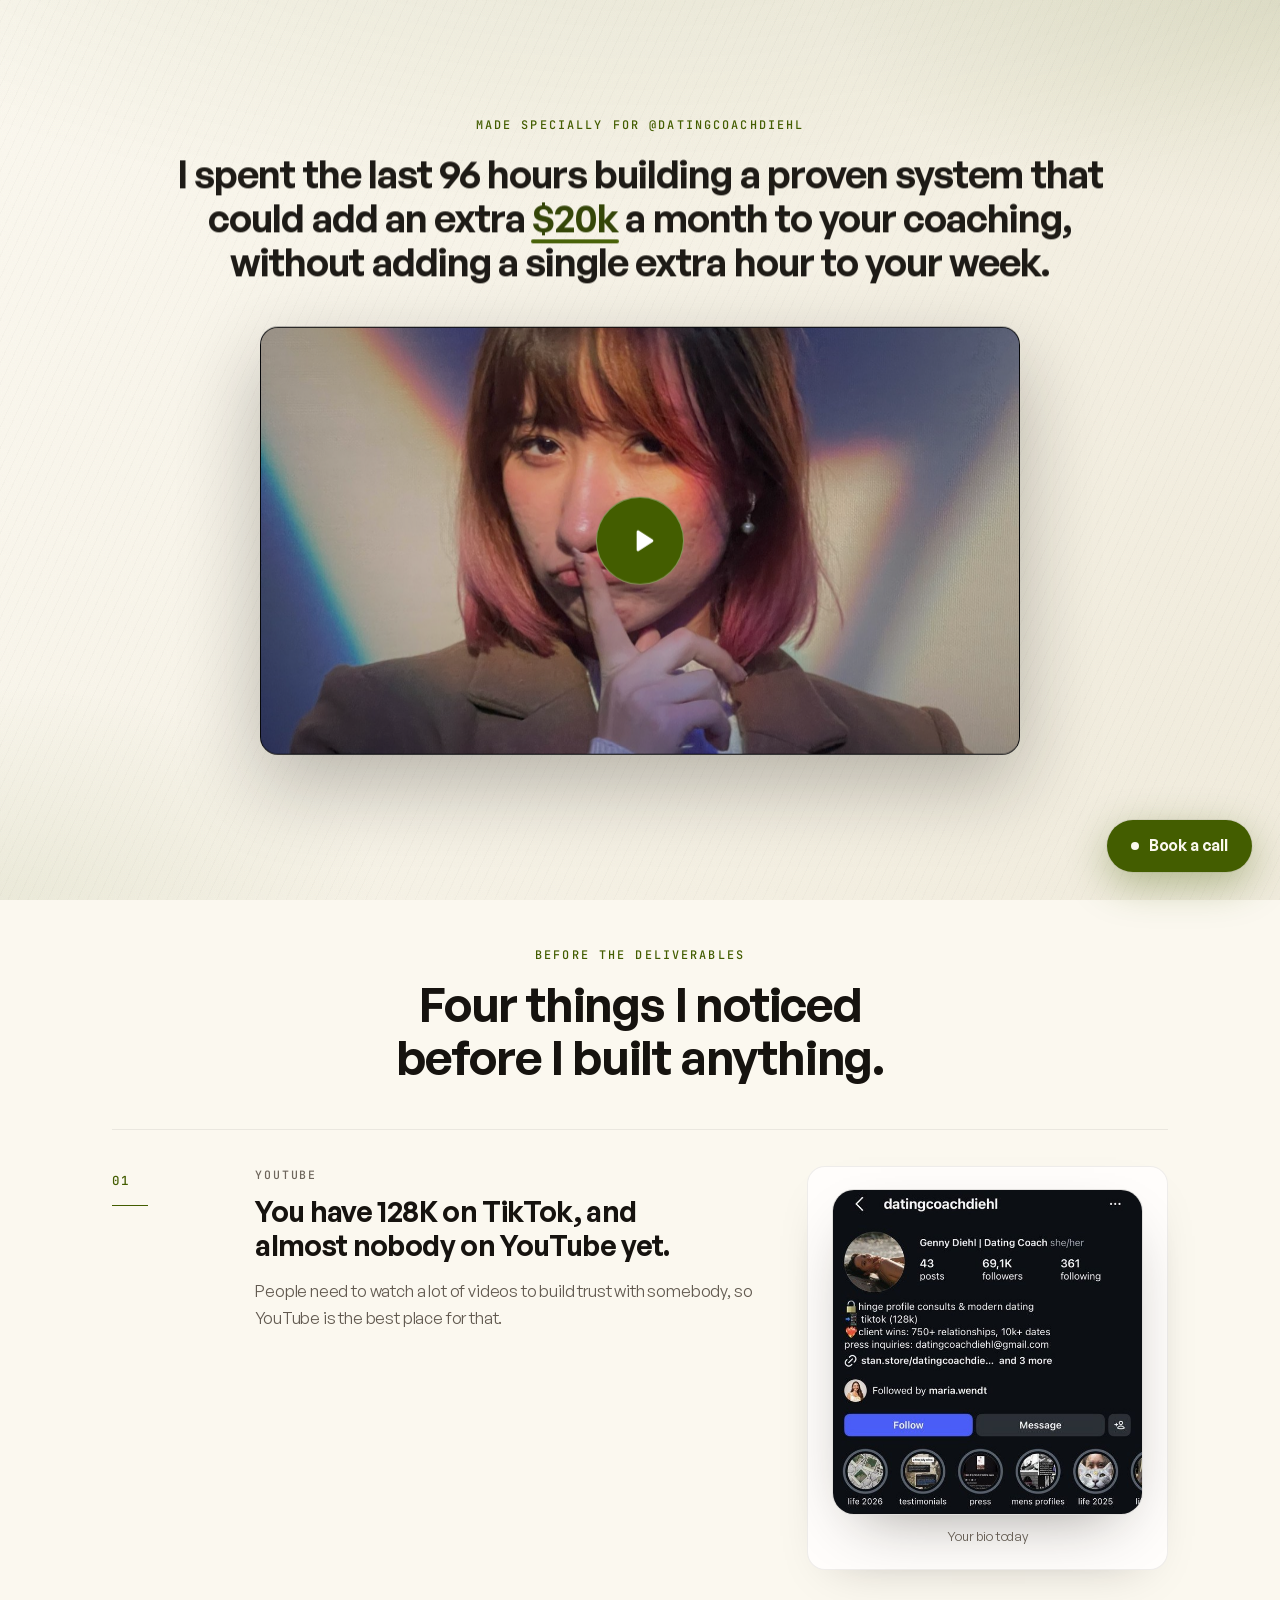
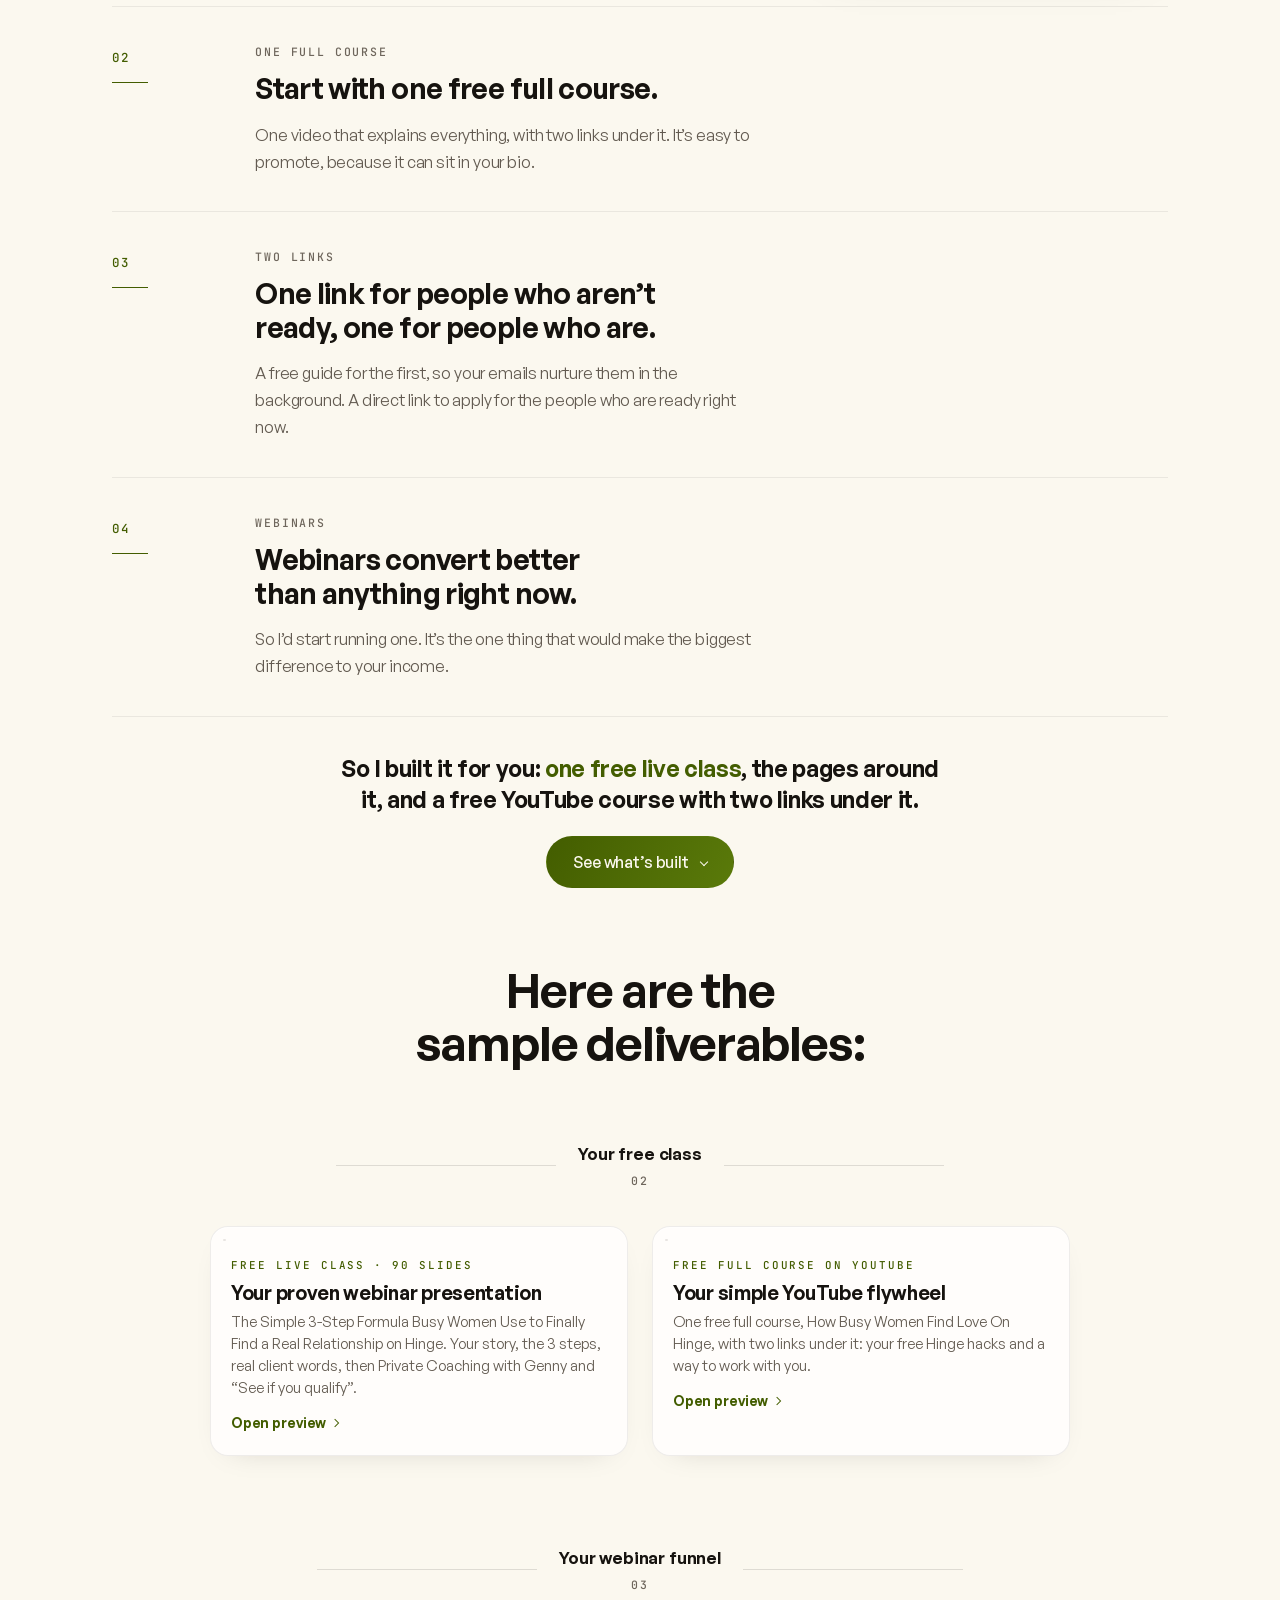
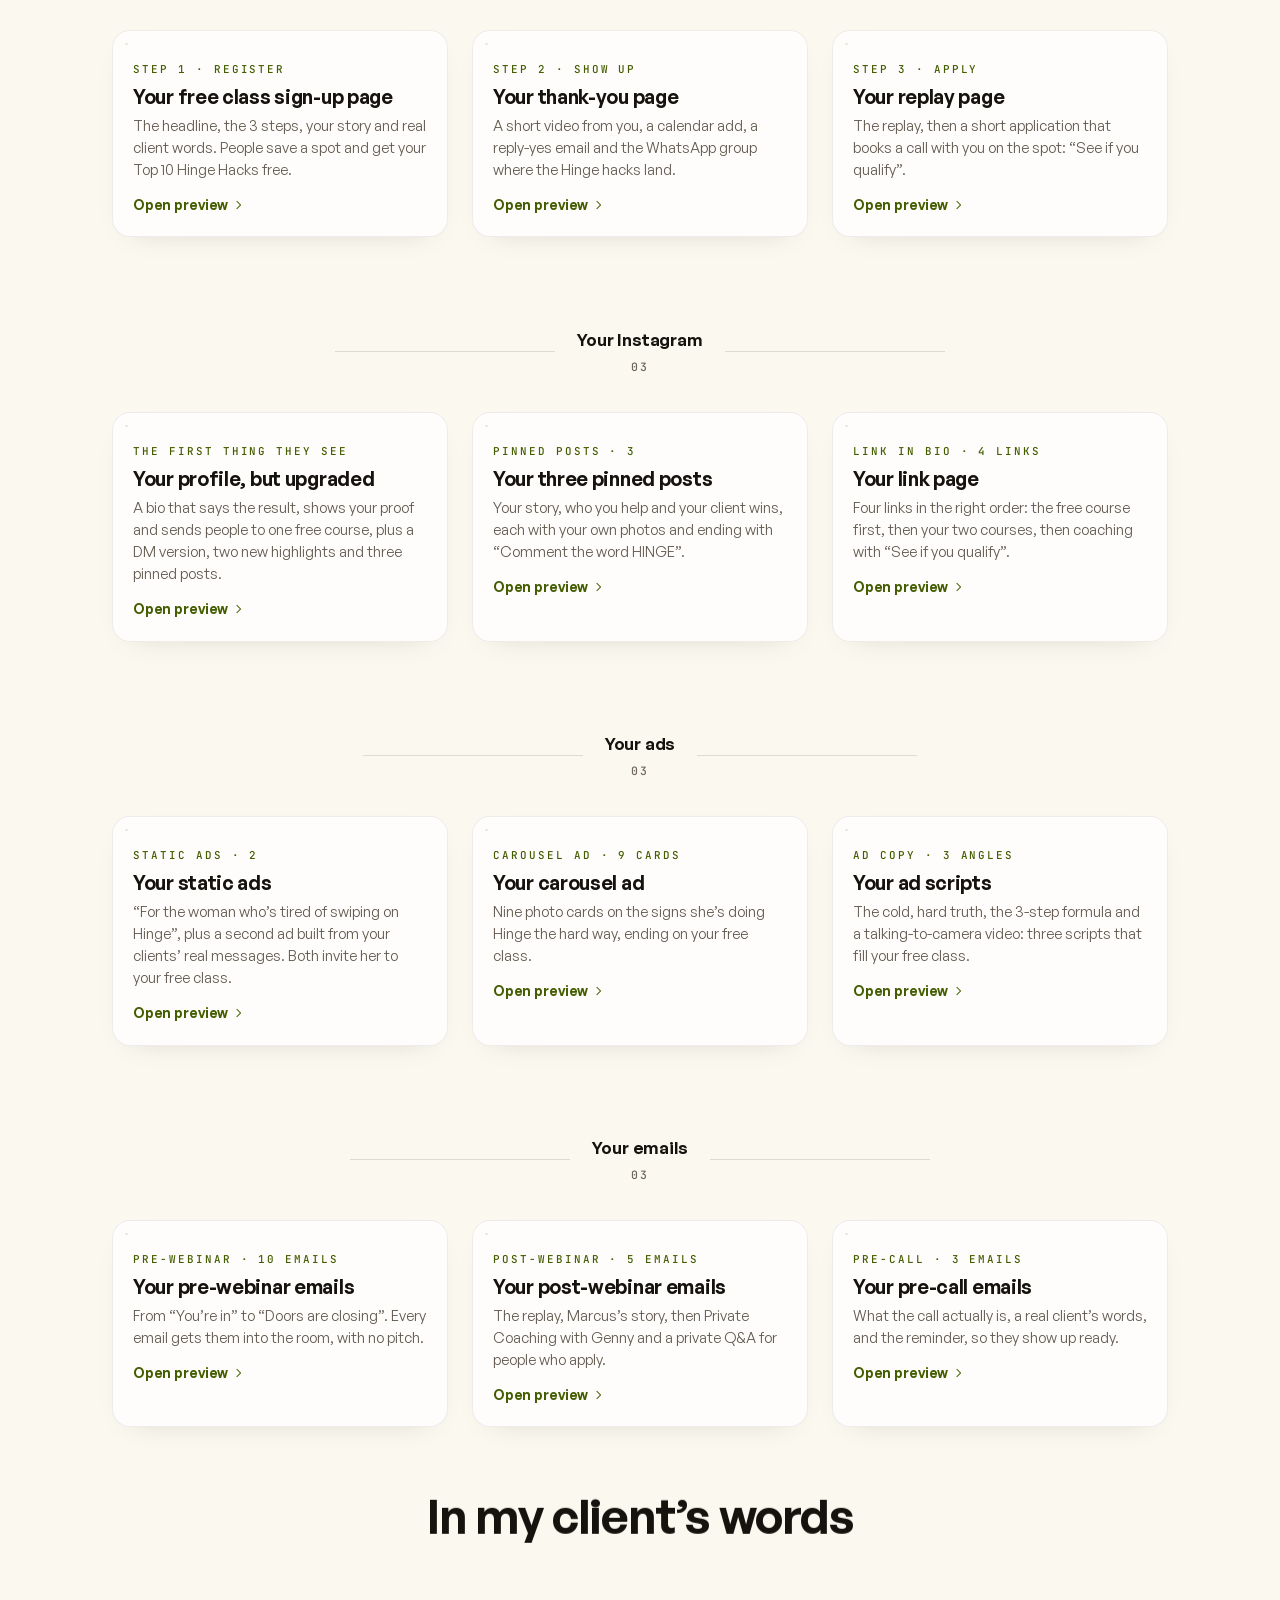
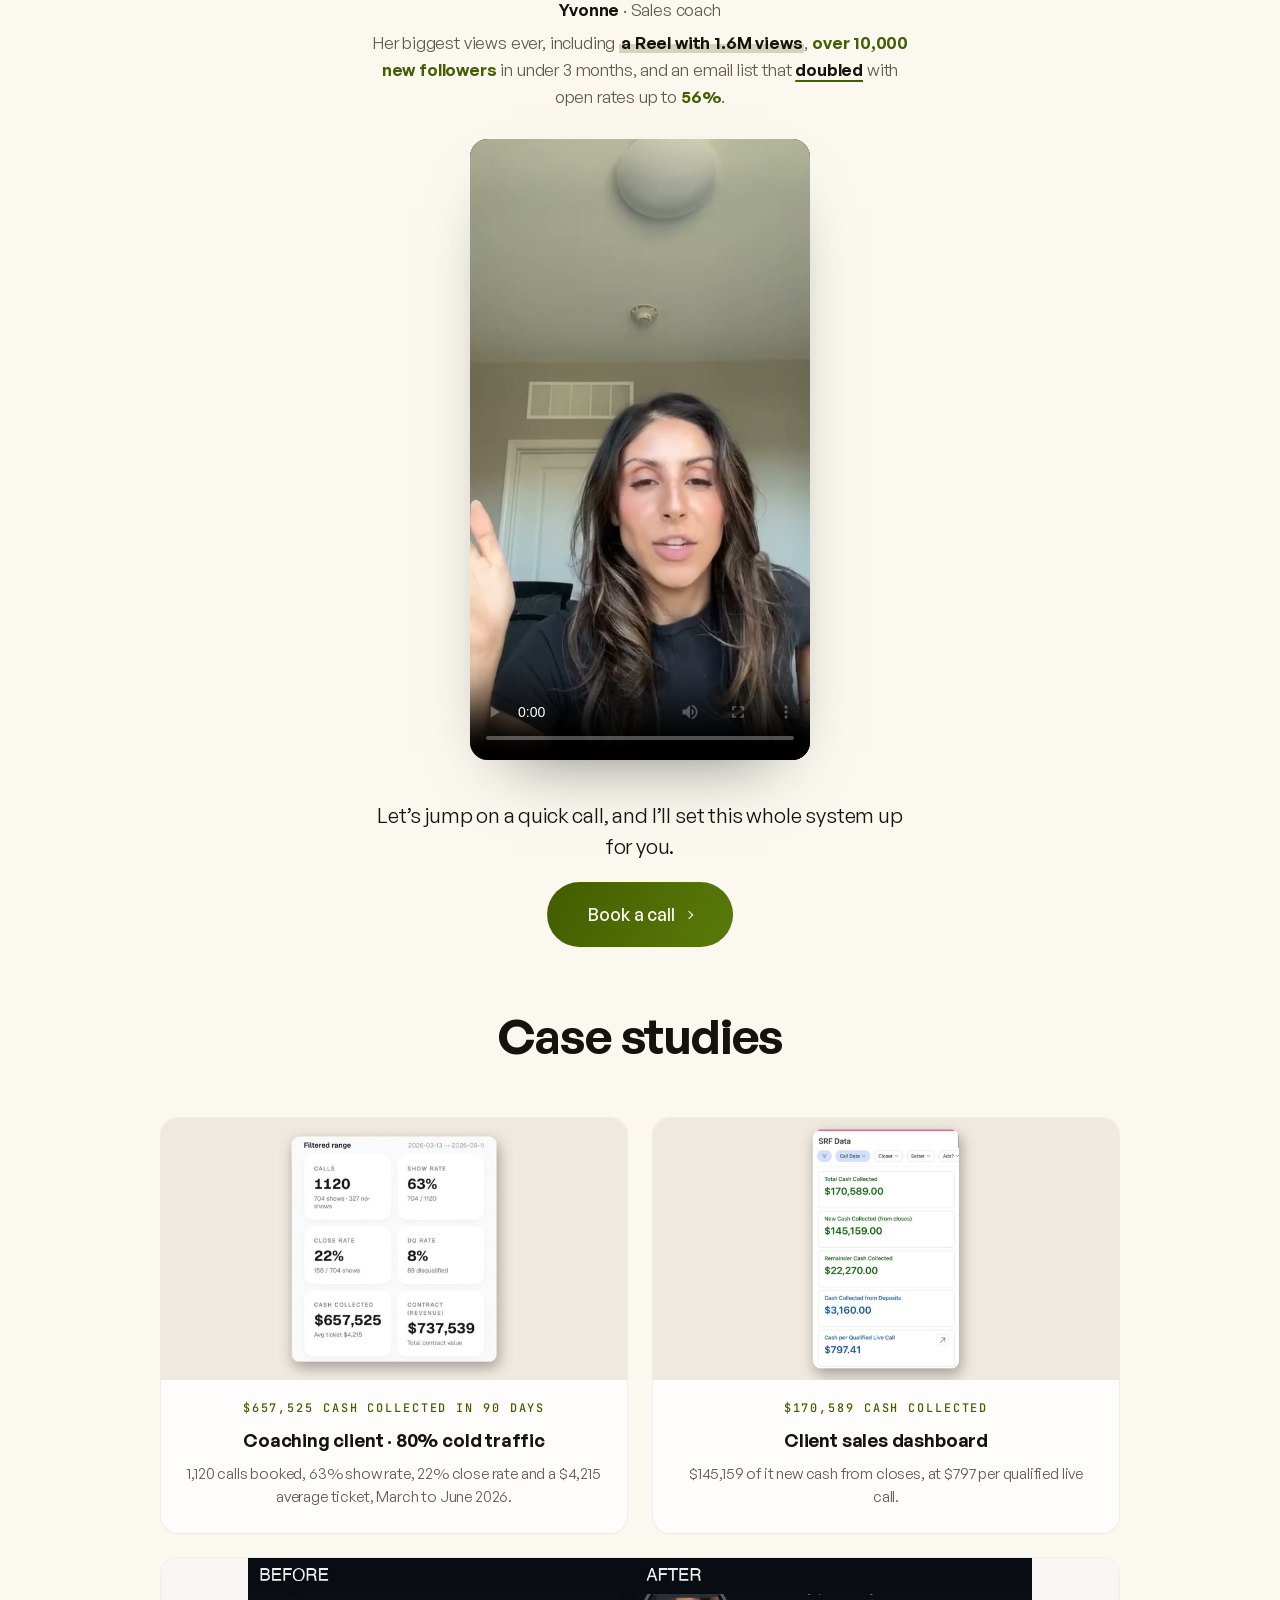
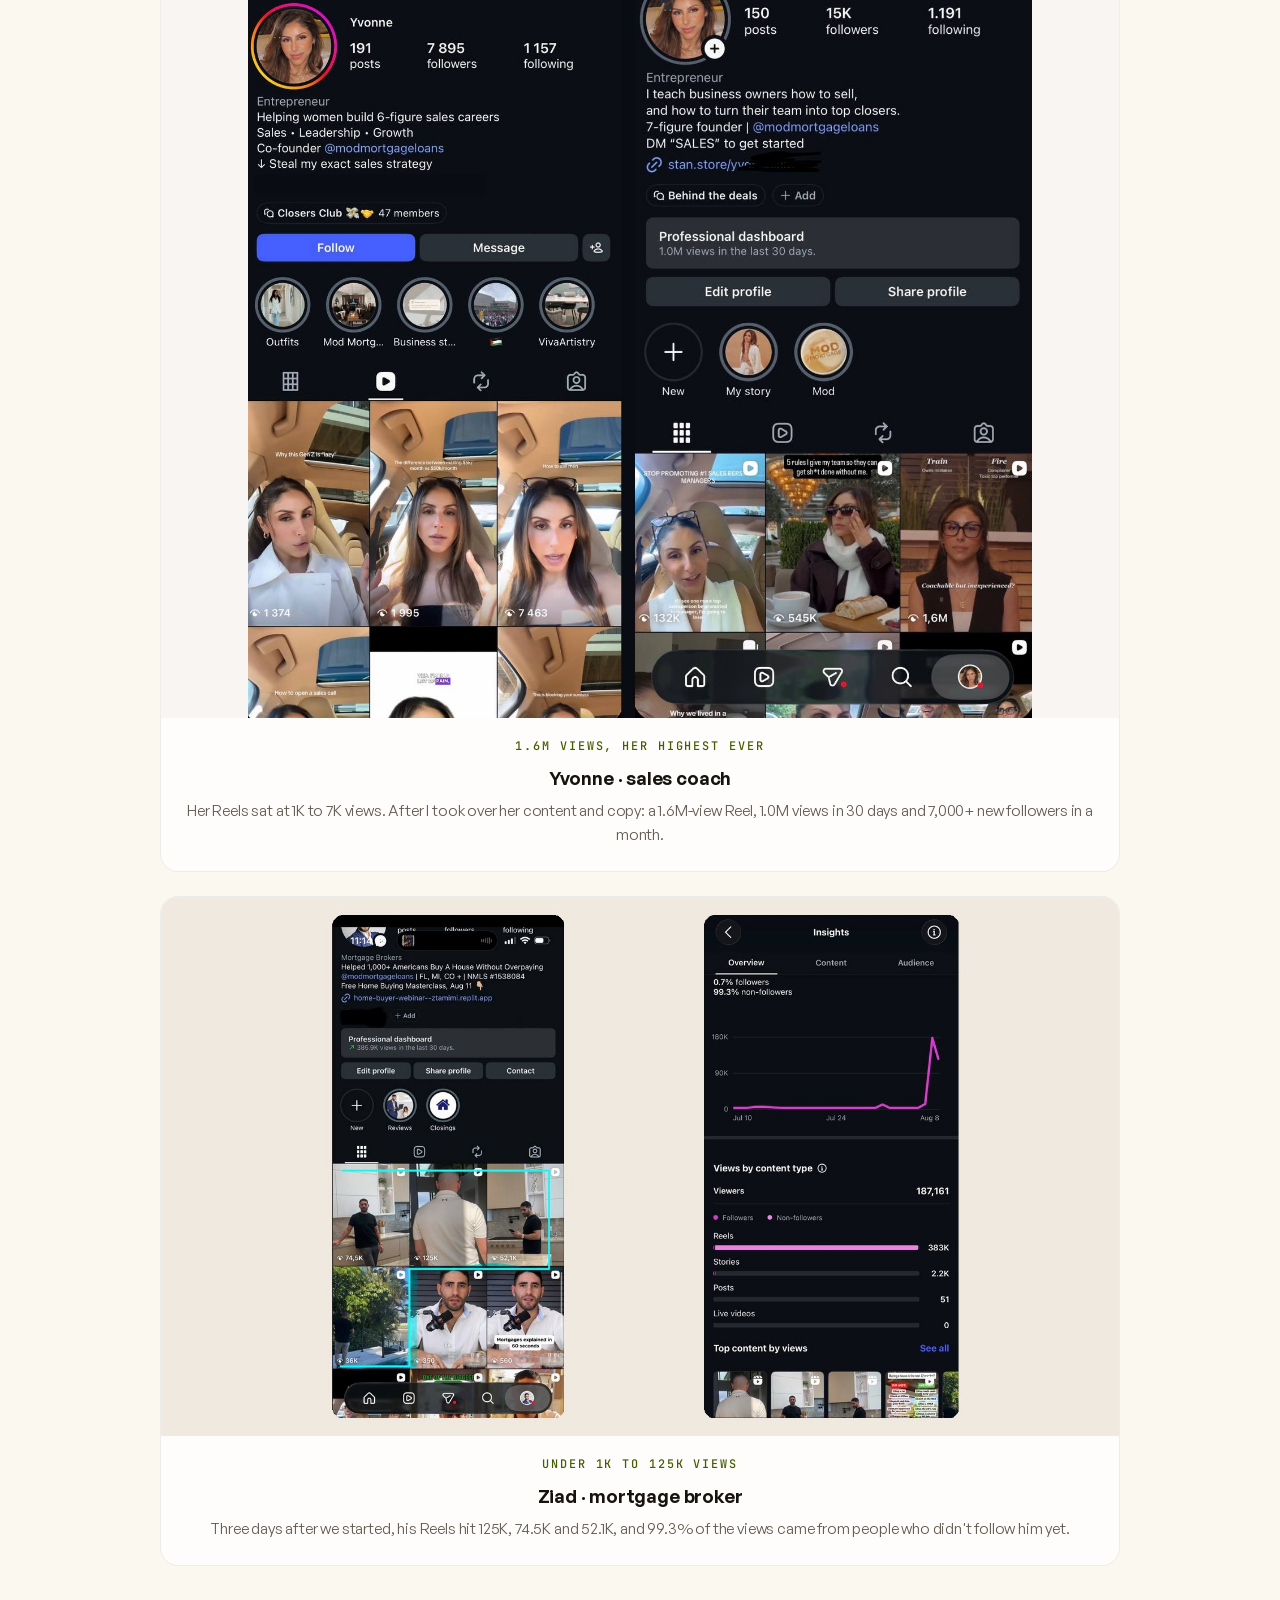
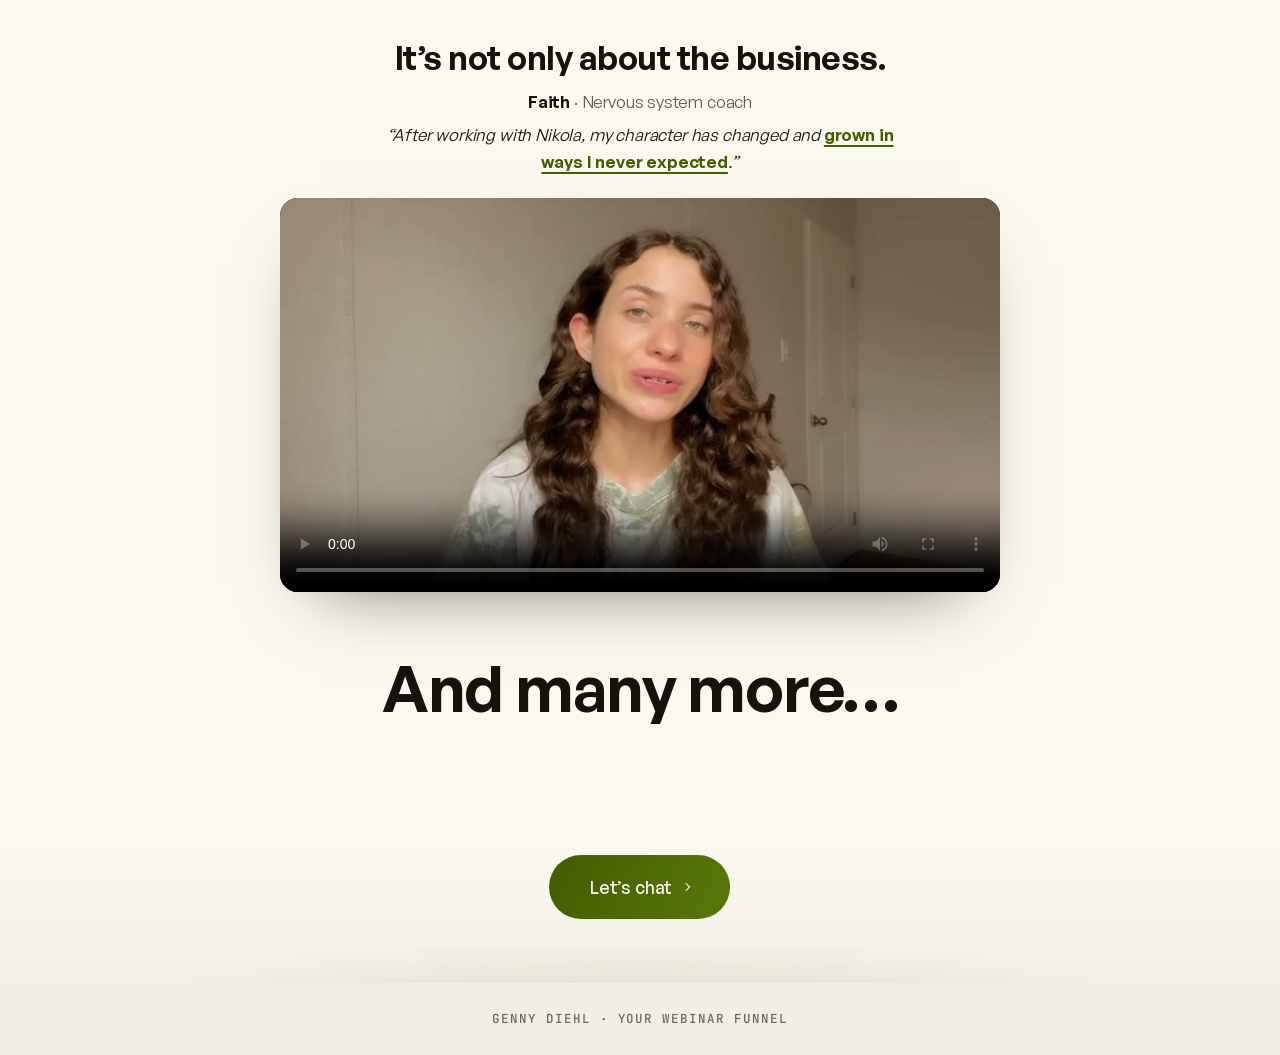
==== commit d2f6a759: "Genny: $20k a month headline, profile screenshot keeps Followed by maria.wendt Co-Authored-By: Claud" ====
--- a/index.html
+++ b/index.html
@@ -4,17 +4,17 @@
   <meta charset="utf-8" />
   <meta name="viewport" content="width=device-width, initial-scale=1" />
   <title>Genny Webinar Funnel</title>
-  <meta name="description" content="Genny, adding an extra $100k/mo to your coaching" />
+  <meta name="description" content="Genny, adding an extra $20k/mo to your coaching" />
   <meta name="robots" content="noindex" />
-  <meta property="og:title" content="Genny, adding an extra $100k/mo to your coaching" />
-  <meta property="og:description" content="Genny, adding an extra $100k/mo to your coaching" />
+  <meta property="og:title" content="Genny, adding an extra $20k/mo to your coaching" />
+  <meta property="og:description" content="Genny, adding an extra $20k/mo to your coaching" />
   <meta property="og:image" content="https://nikola424.github.io/for-genny/og.png?v=1" />
   <meta property="og:image:width" content="1200" />
   <meta property="og:image:height" content="630" />
   <meta property="og:url" content="https://nikola424.github.io/for-genny/" />
   <meta property="og:type" content="website" />
   <meta name="twitter:card" content="summary_large_image" />
-  <meta name="twitter:title" content="Genny, adding an extra $100k/mo to your coaching" />
+  <meta name="twitter:title" content="Genny, adding an extra $20k/mo to your coaching" />
   <meta name="twitter:image" content="https://nikola424.github.io/for-genny/og.png?v=1" />
   <!-- Generated per build from the PROSPECT'S logo: node scripts/make_favicon.js {folder} -->
   <link rel="icon" href="assets/img/favicon.png" type="image/png" />
@@ -67,7 +67,7 @@
 
       <div class="hero__inner container">
         <p class="eyebrow reveal">Made specially for @datingcoachdiehl</p>
-        <h1 class="hero__title reveal" data-mode="funnel">I spent the last 96 hours building a proven system that could add an extra <span class="mark">$100k</span> a month to your coaching, without adding a single extra hour to your week.</h1>
+        <h1 class="hero__title reveal" data-mode="funnel">I spent the last 96 hours building a proven system that could add an extra <span class="mark">$20k</span> a month to your coaching, without adding a single extra hour to your week.</h1>
 
         <!-- Hero video: Loom / Wistia embed when PITCH_CONFIG.heroEmbed is set, else the native player -->
         <div class="hplayer reveal">
@@ -141,7 +141,7 @@
             <p class="beat__kicker">YouTube</p>
             <h3 class="beat__title">You have 128K on TikTok, and almost nobody on YouTube yet.</h3>
             <p class="beat__text">People need to watch a lot of videos to build trust with somebody, so YouTube is the best place for that.</p>
-          </div><div class="beat__aside"><figure class="shot shot--wide"><img src="assets/img/her-profile.jpg?v=2" alt="Genny&rsquo;s Instagram bio" loading="lazy" /><figcaption>Your bio today</figcaption></figure></div>
+          </div><div class="beat__aside"><figure class="shot shot--wide"><img src="assets/img/her-profile.jpg?v=3" alt="Genny&rsquo;s Instagram bio" loading="lazy" /><figcaption>Your bio today</figcaption></figure></div>
         </article>
         <article class="beat reveal">
           <div class="beat__num"><span class="beat__idx">02</span><span class="beat__rule"></span></div>
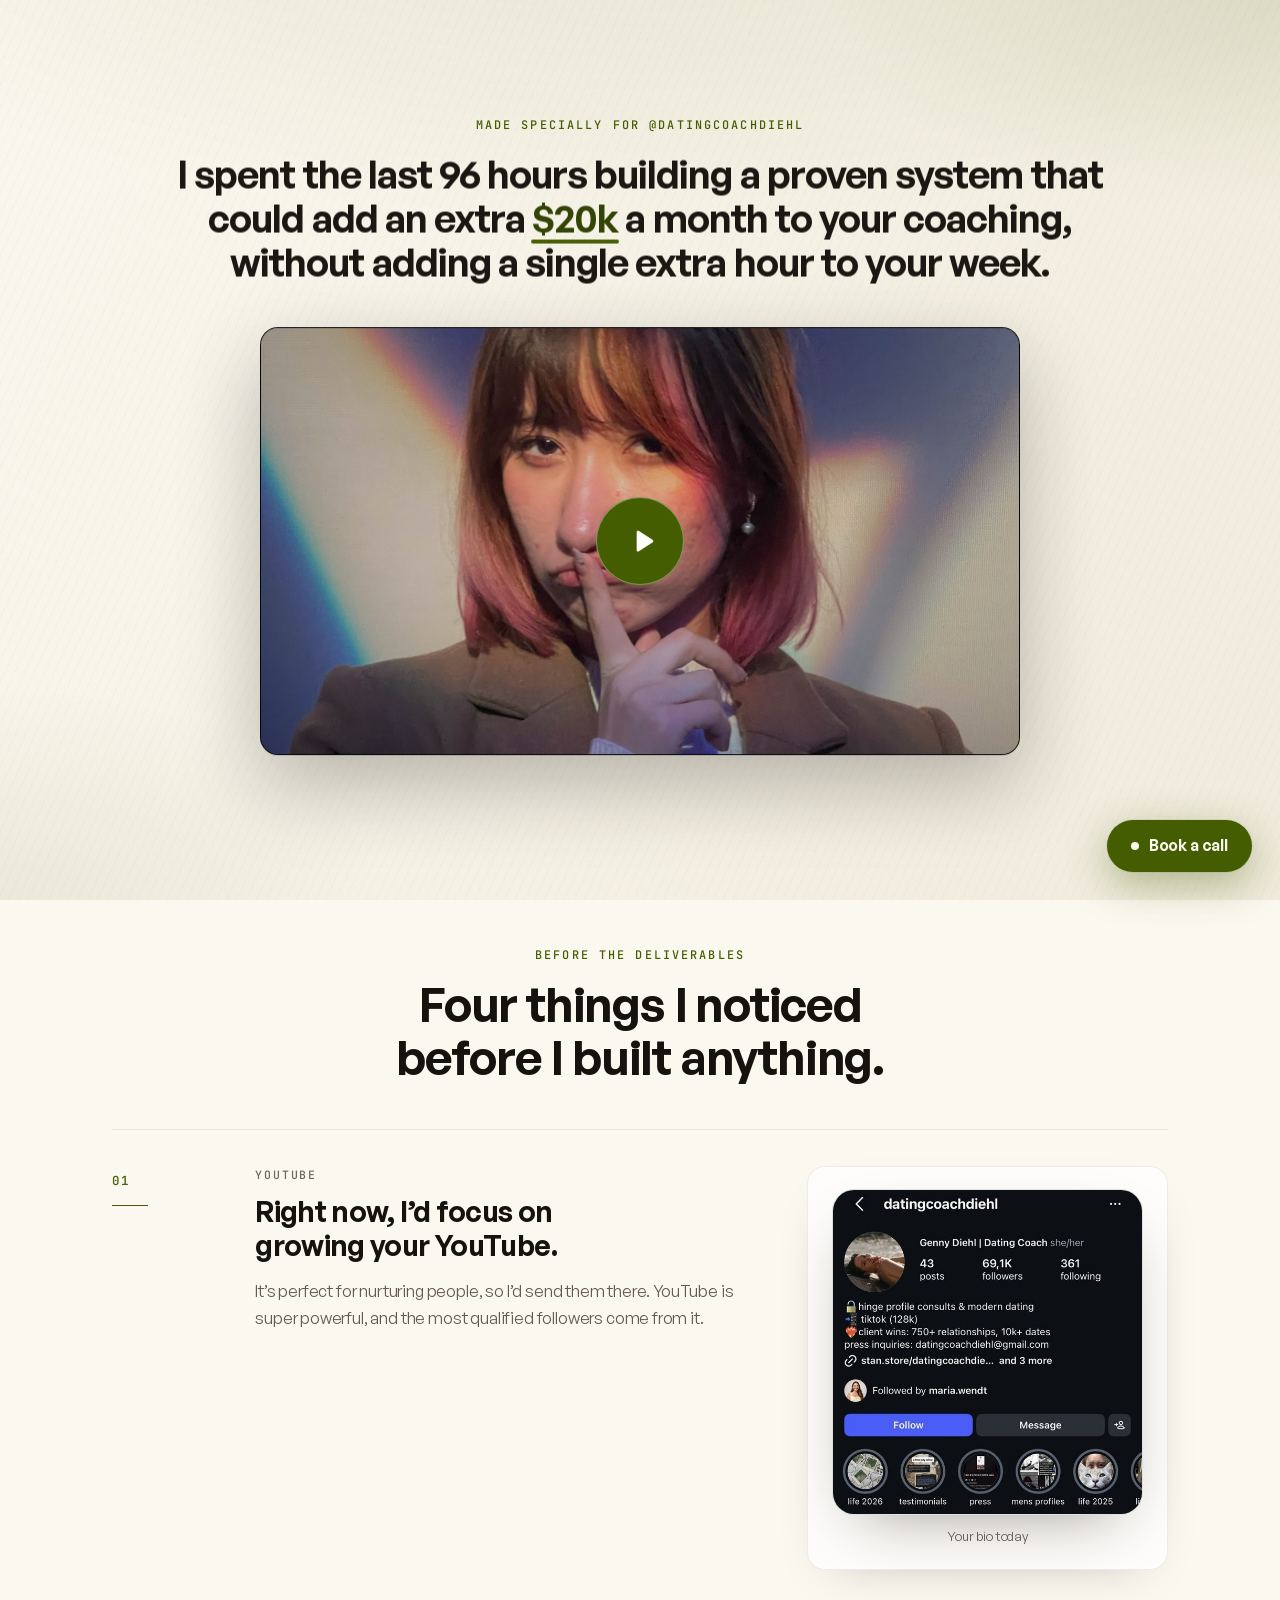
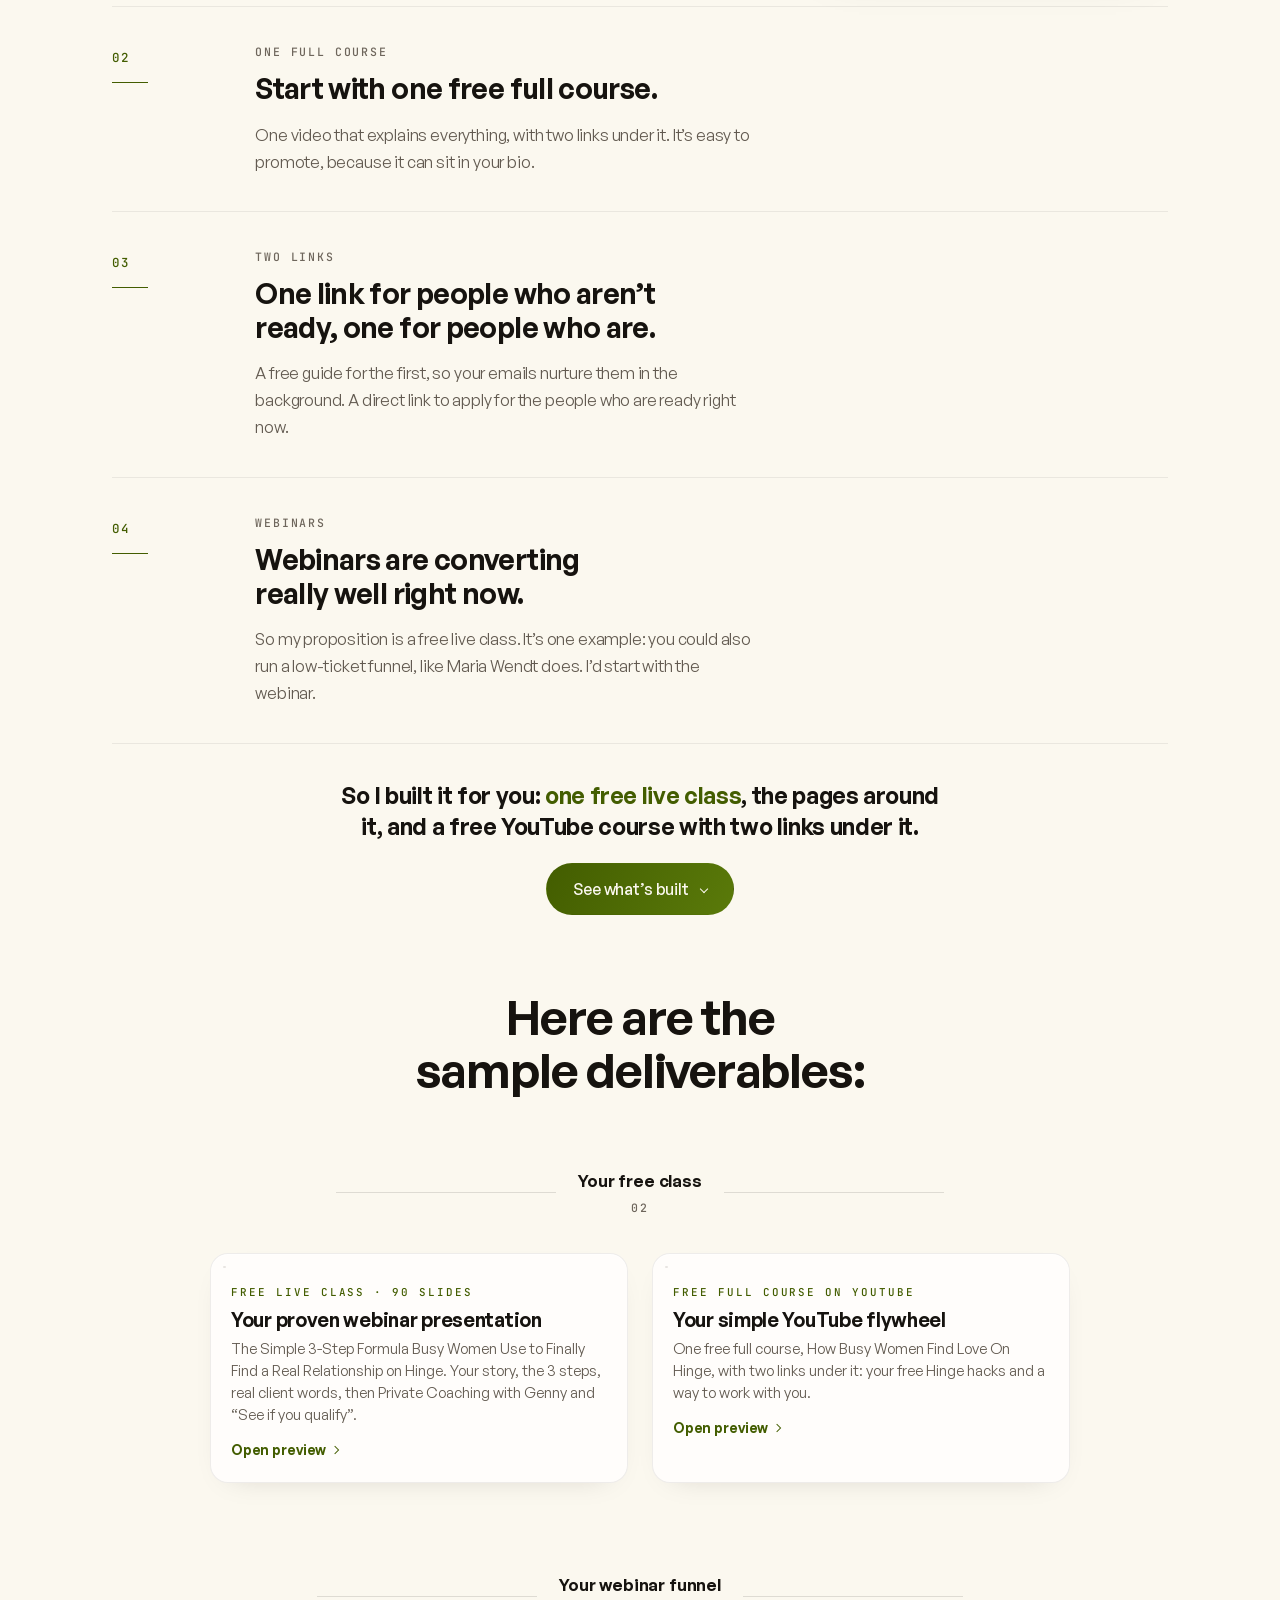
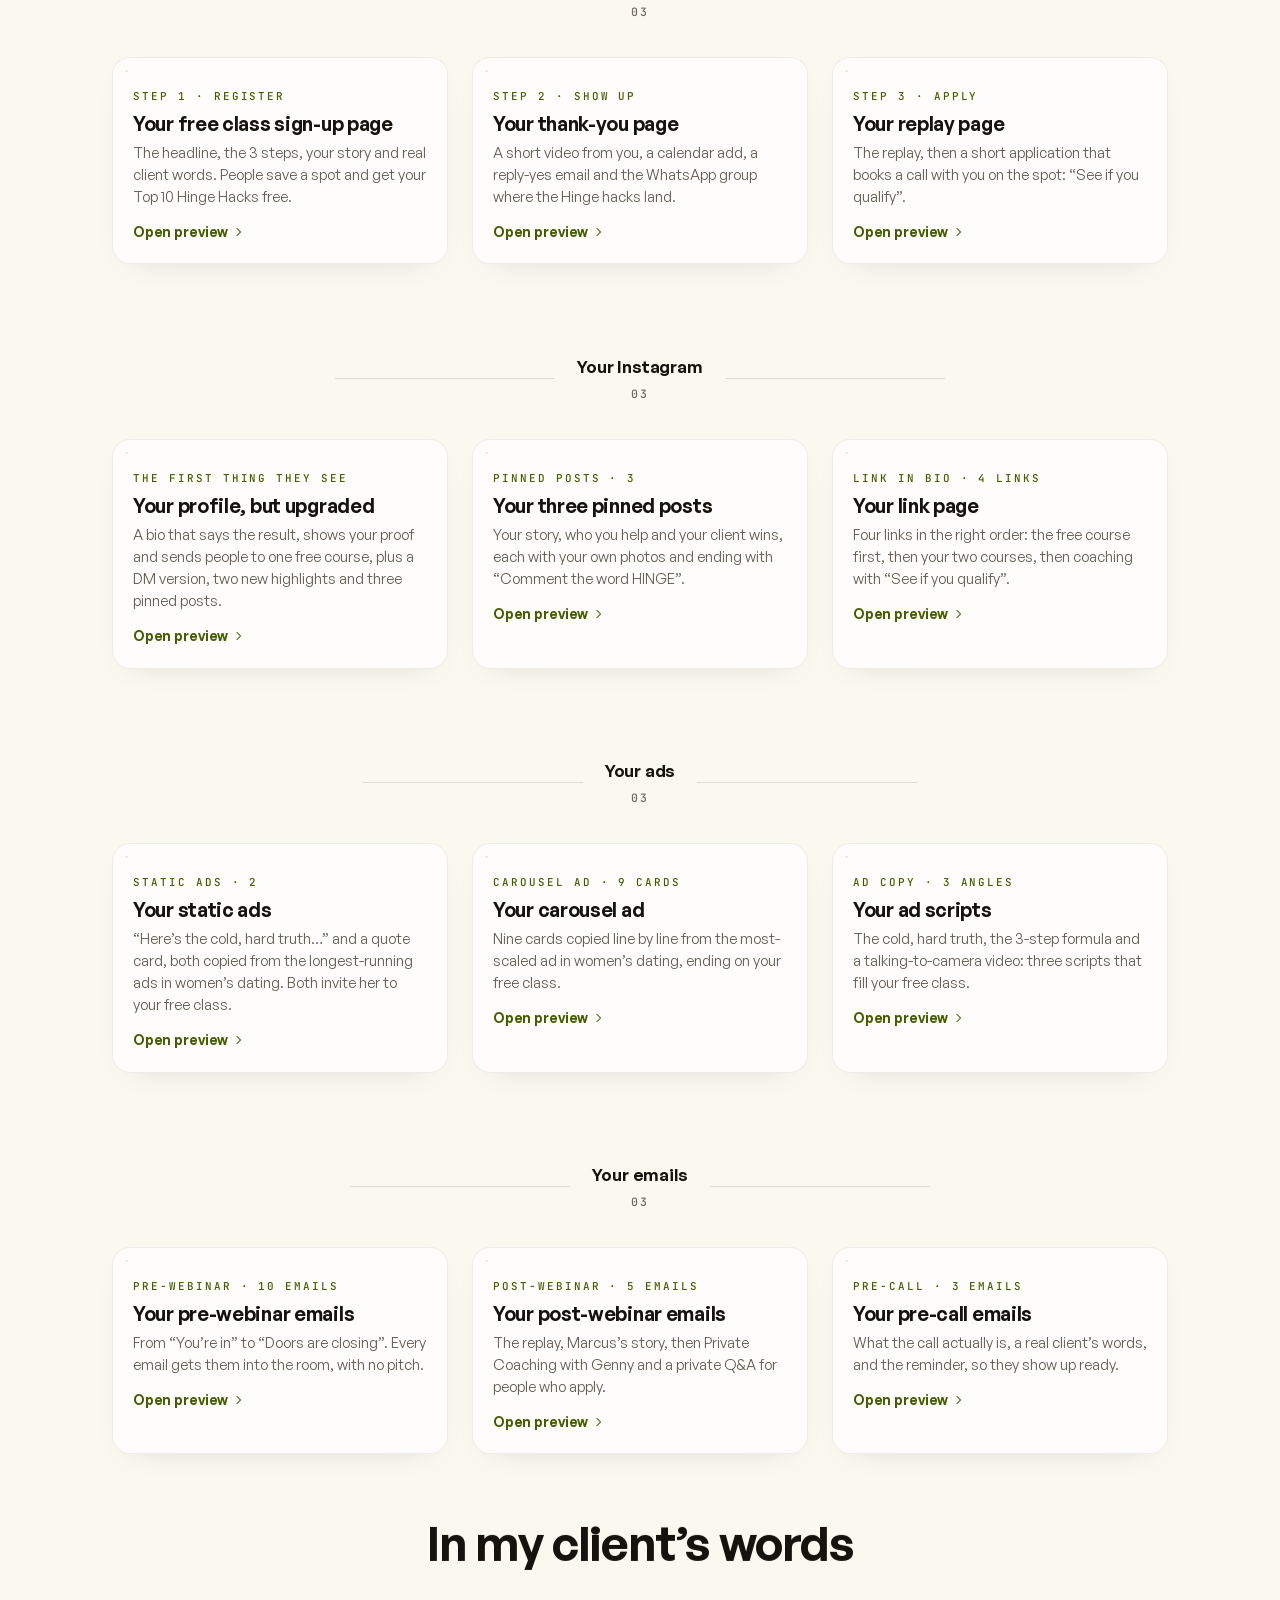
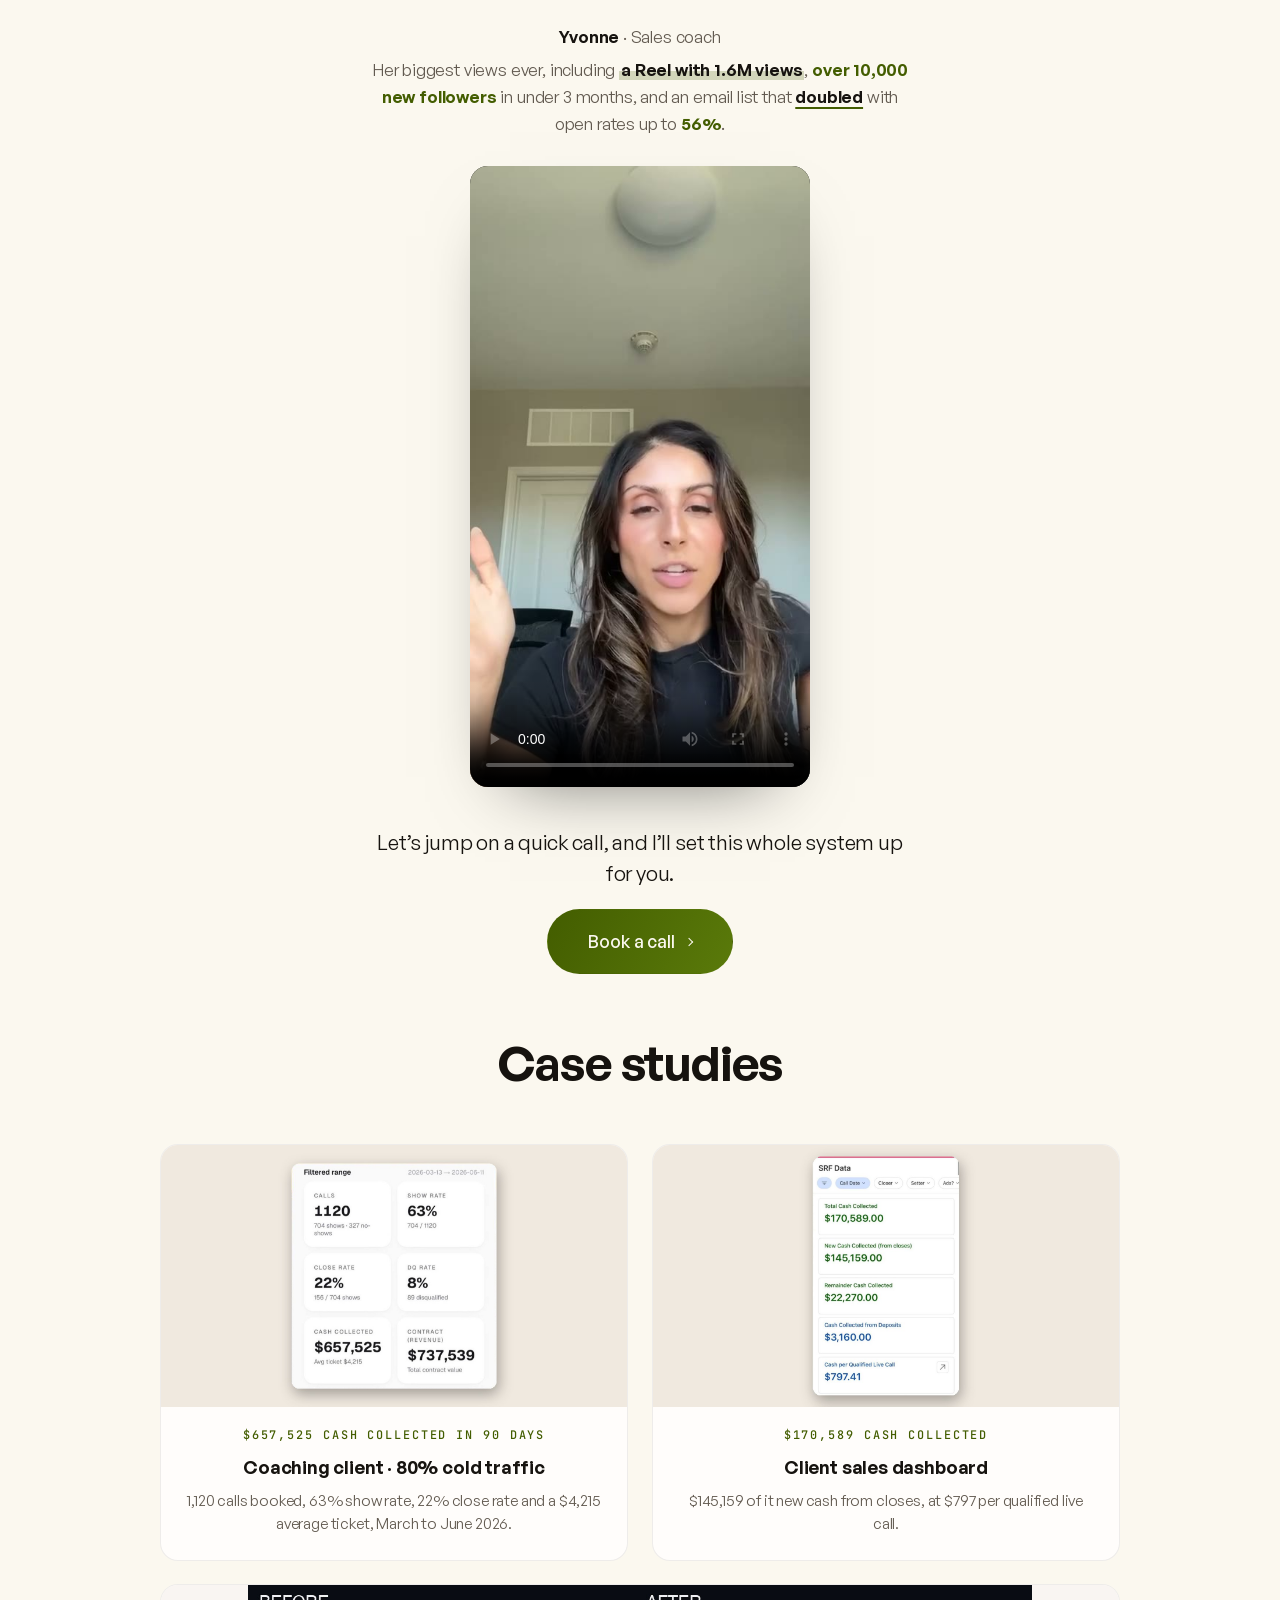
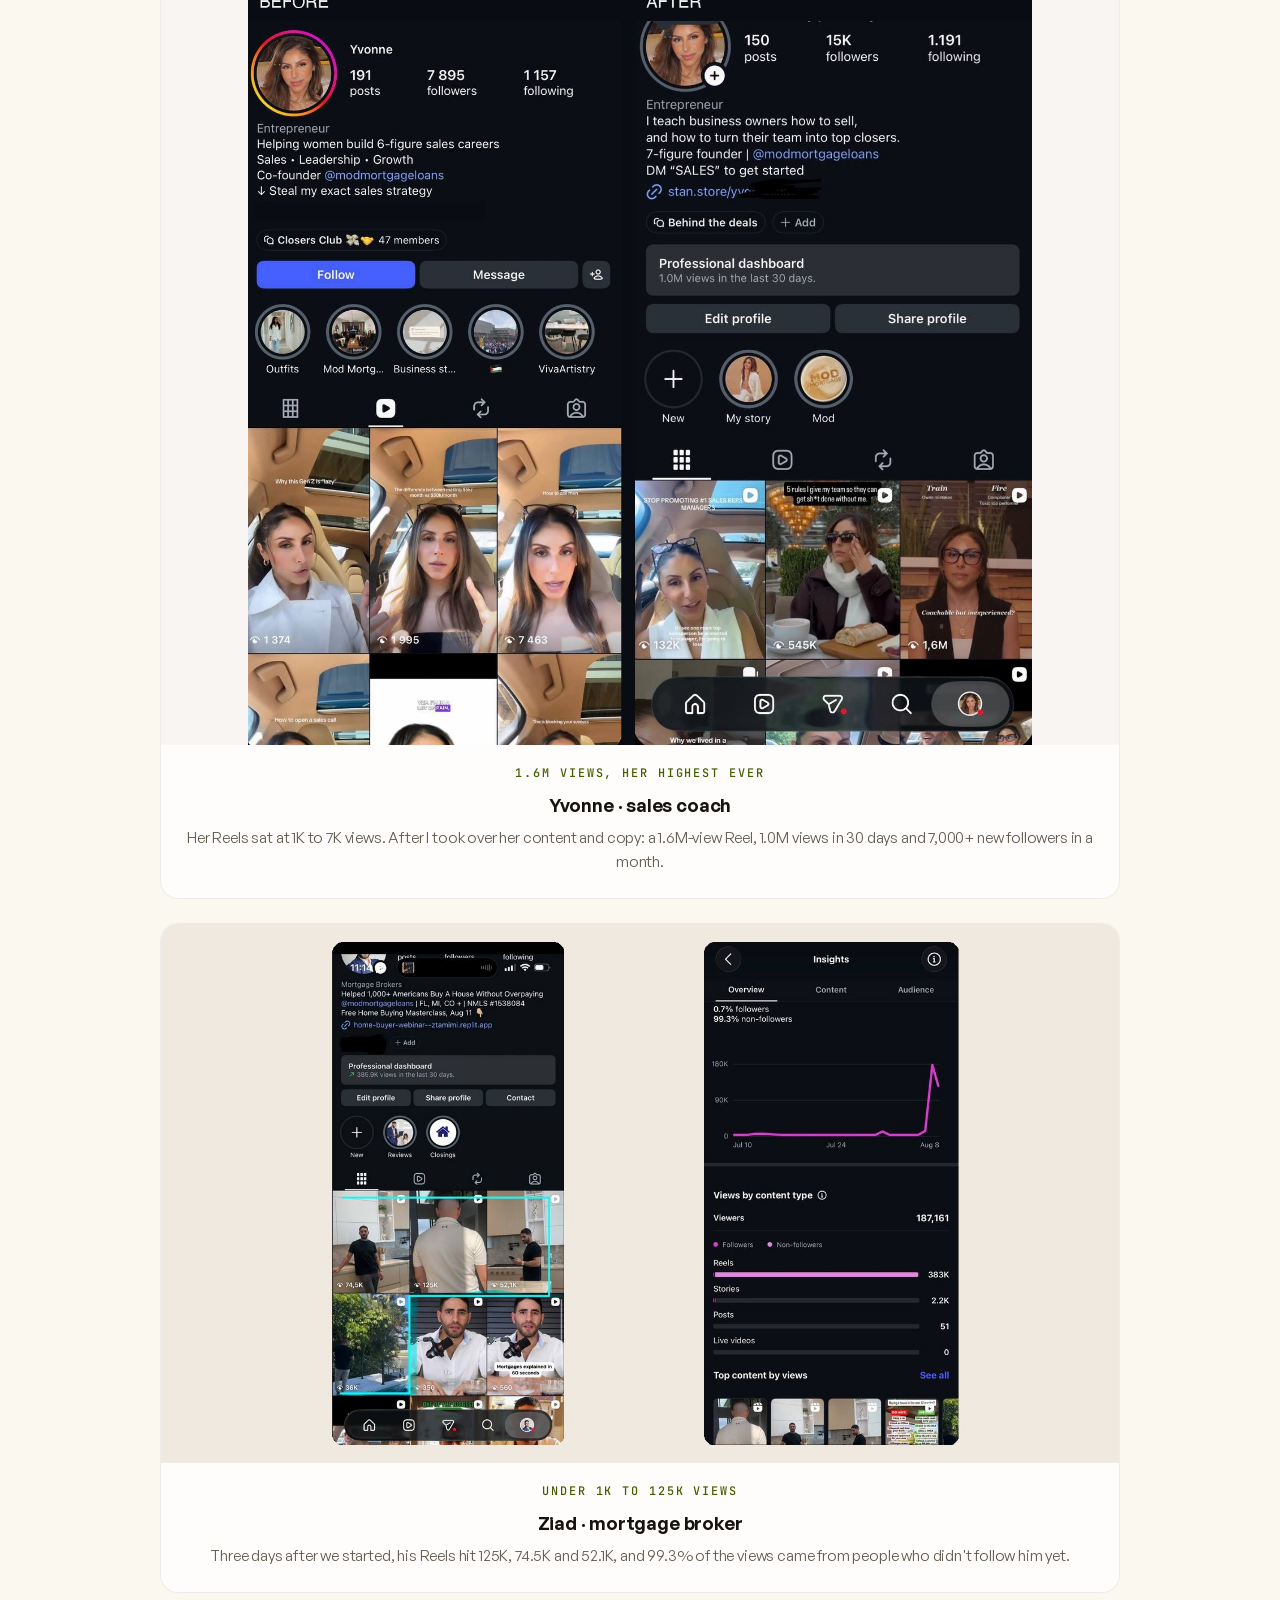
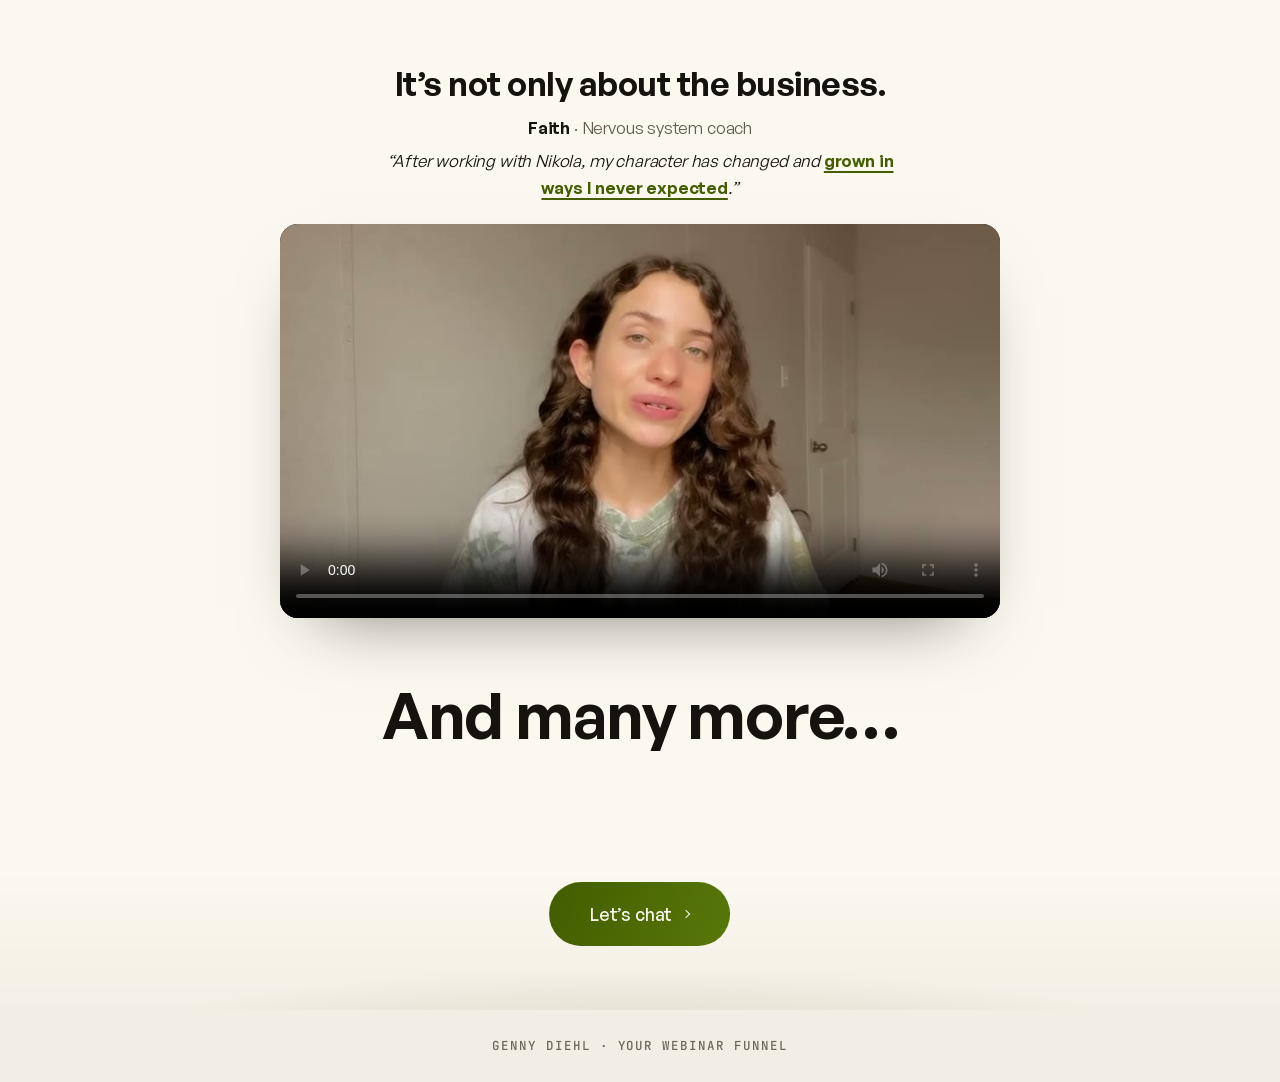
==== commit 93596b51: "Genny round 4: ads copied verbatim from Hilary Silver's longest-running ads, YouTube and webinar poi" ====
--- a/index.html
+++ b/index.html
@@ -139,8 +139,8 @@
           <div class="beat__num"><span class="beat__idx">01</span><span class="beat__rule"></span></div>
           <div class="beat__copy">
             <p class="beat__kicker">YouTube</p>
-            <h3 class="beat__title">You have 128K on TikTok, and almost nobody on YouTube yet.</h3>
-            <p class="beat__text">People need to watch a lot of videos to build trust with somebody, so YouTube is the best place for that.</p>
+            <h3 class="beat__title">Right now, I&rsquo;d focus on growing your YouTube.</h3>
+            <p class="beat__text">It&rsquo;s perfect for nurturing people, so I&rsquo;d send them there. YouTube is super powerful, and the most qualified followers come from it.</p>
           </div><div class="beat__aside"><figure class="shot shot--wide"><img src="assets/img/her-profile.jpg?v=3" alt="Genny&rsquo;s Instagram bio" loading="lazy" /><figcaption>Your bio today</figcaption></figure></div>
         </article>
         <article class="beat reveal">
@@ -163,8 +163,8 @@
           <div class="beat__num"><span class="beat__idx">04</span><span class="beat__rule"></span></div>
           <div class="beat__copy">
             <p class="beat__kicker">Webinars</p>
-            <h3 class="beat__title">Webinars convert better than anything right now.</h3>
-            <p class="beat__text">So I&rsquo;d start running one. It&rsquo;s the one thing that would make <span class="hl">the biggest difference to your income</span>.</p>
+            <h3 class="beat__title">Webinars are converting really well right now.</h3>
+            <p class="beat__text">So my proposition is a free live class. It&rsquo;s one example: you could also run a low-ticket funnel, like Maria Wendt does. I&rsquo;d start with the <span class="hl">webinar</span>.</p>
           </div>
         </article>
         <div class="bridge__close reveal">
@@ -247,15 +247,15 @@
             <span class="group__rule"></span>
           </div>
           <div class="grid grid--3">
-            <button class="pcard reveal" data-title="Your static ad" data-embed="static-ad/?v=20" data-noanim>
-              <span class="thumb"><span class="thumb__bar"><i></i><i></i><i></i><span class="thumb__url">Sponsored · in feed</span></span><img class="thumb__img" src="assets/img/staticad-preview.jpg?v=22" alt="Your static ad preview" loading="lazy" /></span>
-              <span class="pcard__body"><span><span class="pcard__kicker">Static ads · 2</span><span class="pcard__title">Your static ads</span><span class="pcard__desc">&ldquo;For the woman who&rsquo;s tired of swiping on Hinge&rdquo;, plus a second ad built from your clients&rsquo; real messages. Both invite her to your free class.</span></span><span class="pcard__link">Open preview <span class="arrow" aria-hidden="true"></span></span></span>
-            </button>
-            <button class="pcard reveal" data-title="Your carousel ad" data-embed="carousel/?v=20" data-noanim>
-              <span class="thumb"><span class="thumb__bar"><i></i><i></i><i></i><span class="thumb__url">Sponsored · 4 cards</span></span><img class="thumb__img" src="assets/img/carousel-preview.jpg?v=22" alt="Your carousel ad preview" loading="lazy" /></span>
-              <span class="pcard__body"><span><span class="pcard__kicker">Carousel ad · 9 cards</span><span class="pcard__title">Your carousel ad</span><span class="pcard__desc">Nine photo cards on the signs she&rsquo;s doing Hinge the hard way, ending on your free class.</span></span><span class="pcard__link">Open preview <span class="arrow" aria-hidden="true"></span></span></span>
-            </button>
-            <button class="pcard reveal" data-title="Your ad scripts" data-embed="ad-scripts/?v=20" data-noanim>
+            <button class="pcard reveal" data-title="Your static ad" data-embed="static-ad/?v=23" data-noanim>
+              <span class="thumb"><span class="thumb__bar"><i></i><i></i><i></i><span class="thumb__url">Sponsored · in feed</span></span><img class="thumb__img" src="assets/img/staticad-preview.jpg?v=23" alt="Your static ad preview" loading="lazy" /></span>
+              <span class="pcard__body"><span><span class="pcard__kicker">Static ads · 2</span><span class="pcard__title">Your static ads</span><span class="pcard__desc">&ldquo;Here&rsquo;s the cold, hard truth&hellip;&rdquo; and a quote card, both copied from the longest-running ads in women&rsquo;s dating. Both invite her to your free class.</span></span><span class="pcard__link">Open preview <span class="arrow" aria-hidden="true"></span></span></span>
+            </button>
+            <button class="pcard reveal" data-title="Your carousel ad" data-embed="carousel/?v=23" data-noanim>
+              <span class="thumb"><span class="thumb__bar"><i></i><i></i><i></i><span class="thumb__url">Sponsored · 4 cards</span></span><img class="thumb__img" src="assets/img/carousel-preview.jpg?v=23" alt="Your carousel ad preview" loading="lazy" /></span>
+              <span class="pcard__body"><span><span class="pcard__kicker">Carousel ad · 9 cards</span><span class="pcard__title">Your carousel ad</span><span class="pcard__desc">Nine cards copied line by line from the most-scaled ad in women&rsquo;s dating, ending on your free class.</span></span><span class="pcard__link">Open preview <span class="arrow" aria-hidden="true"></span></span></span>
+            </button>
+            <button class="pcard reveal" data-title="Your ad scripts" data-embed="ad-scripts/?v=23" data-noanim>
               <span class="thumb"><span class="thumb__bar"><i></i><i></i><i></i><span class="thumb__url">3 scripts · copy ready</span></span><img class="thumb__img" src="assets/img/adscripts-preview.jpg?v=20" alt="Your ad scripts preview" loading="lazy" /></span>
               <span class="pcard__body"><span><span class="pcard__kicker">Ad copy · 3 angles</span><span class="pcard__title">Your ad scripts</span><span class="pcard__desc">The cold, hard truth, the 3-step formula and a talking-to-camera video: three scripts that fill your free class.</span></span><span class="pcard__link">Open preview <span class="arrow" aria-hidden="true"></span></span></span>
             </button>
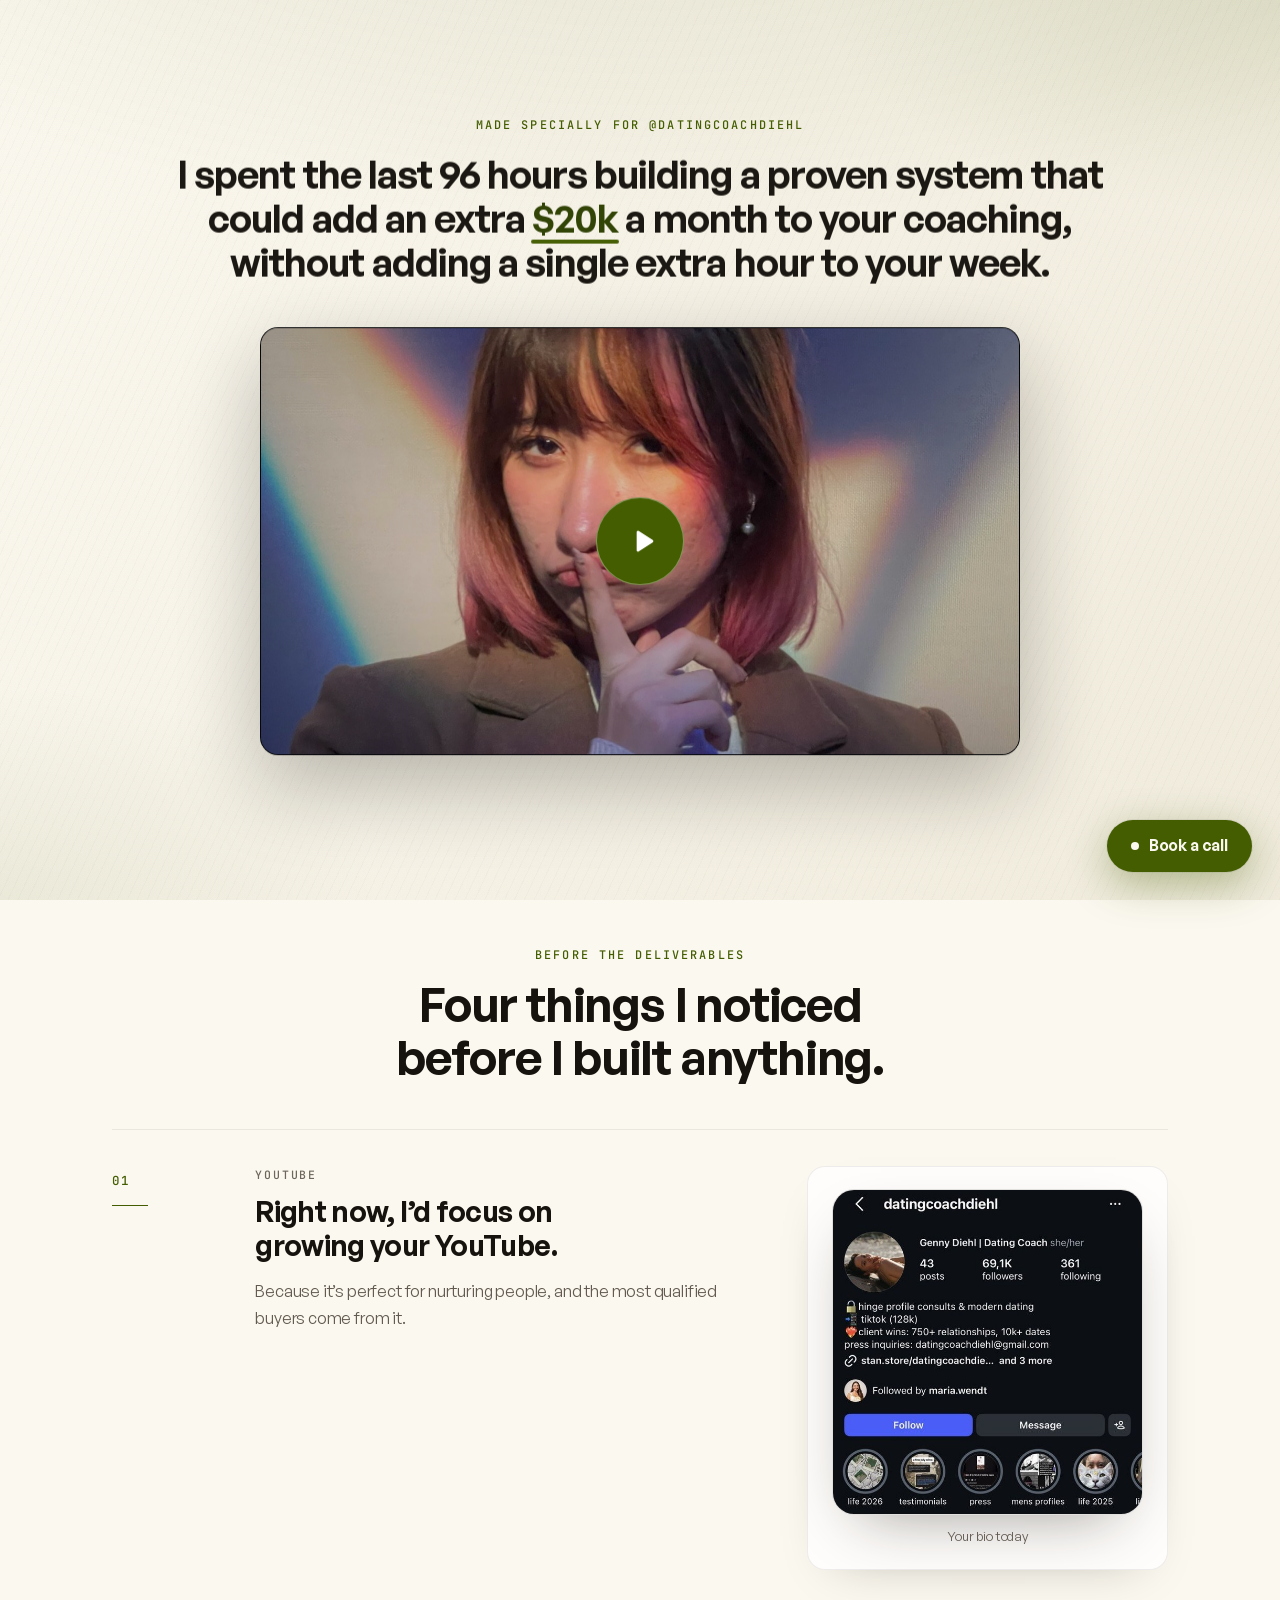
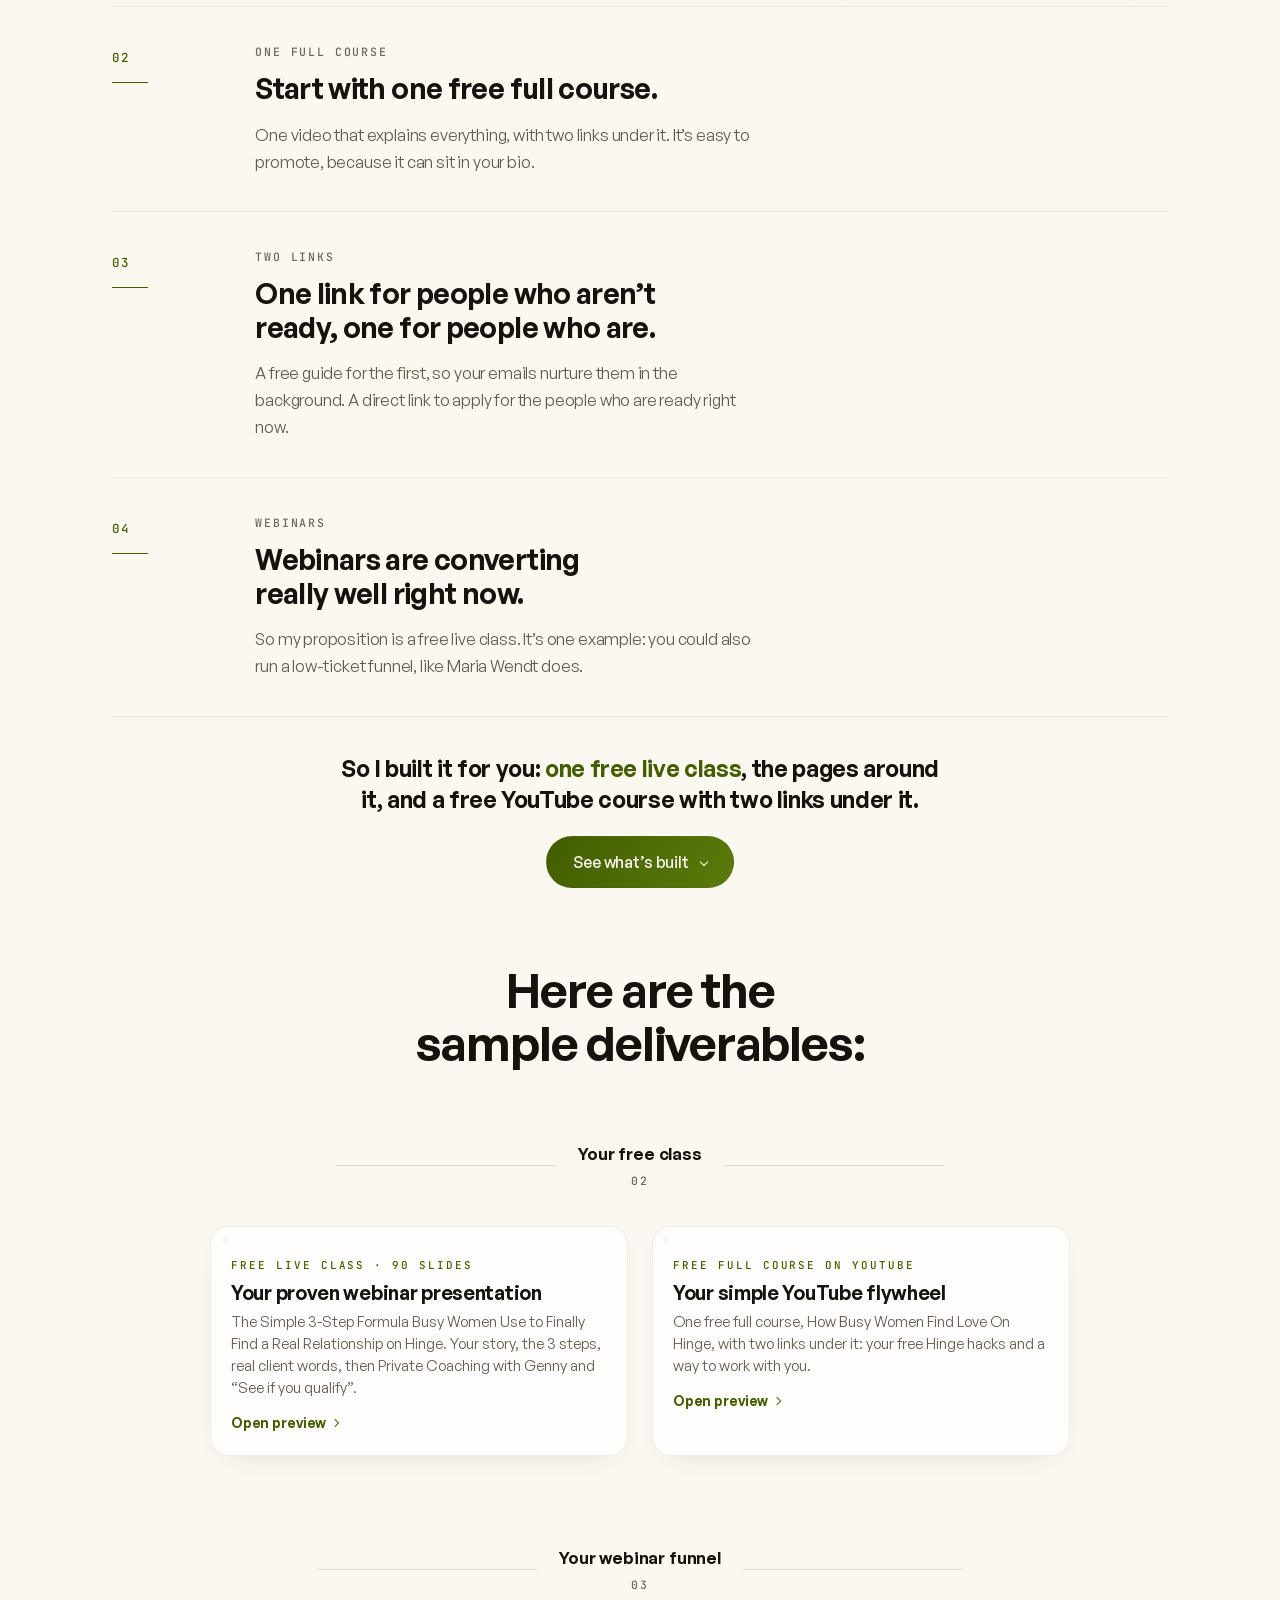
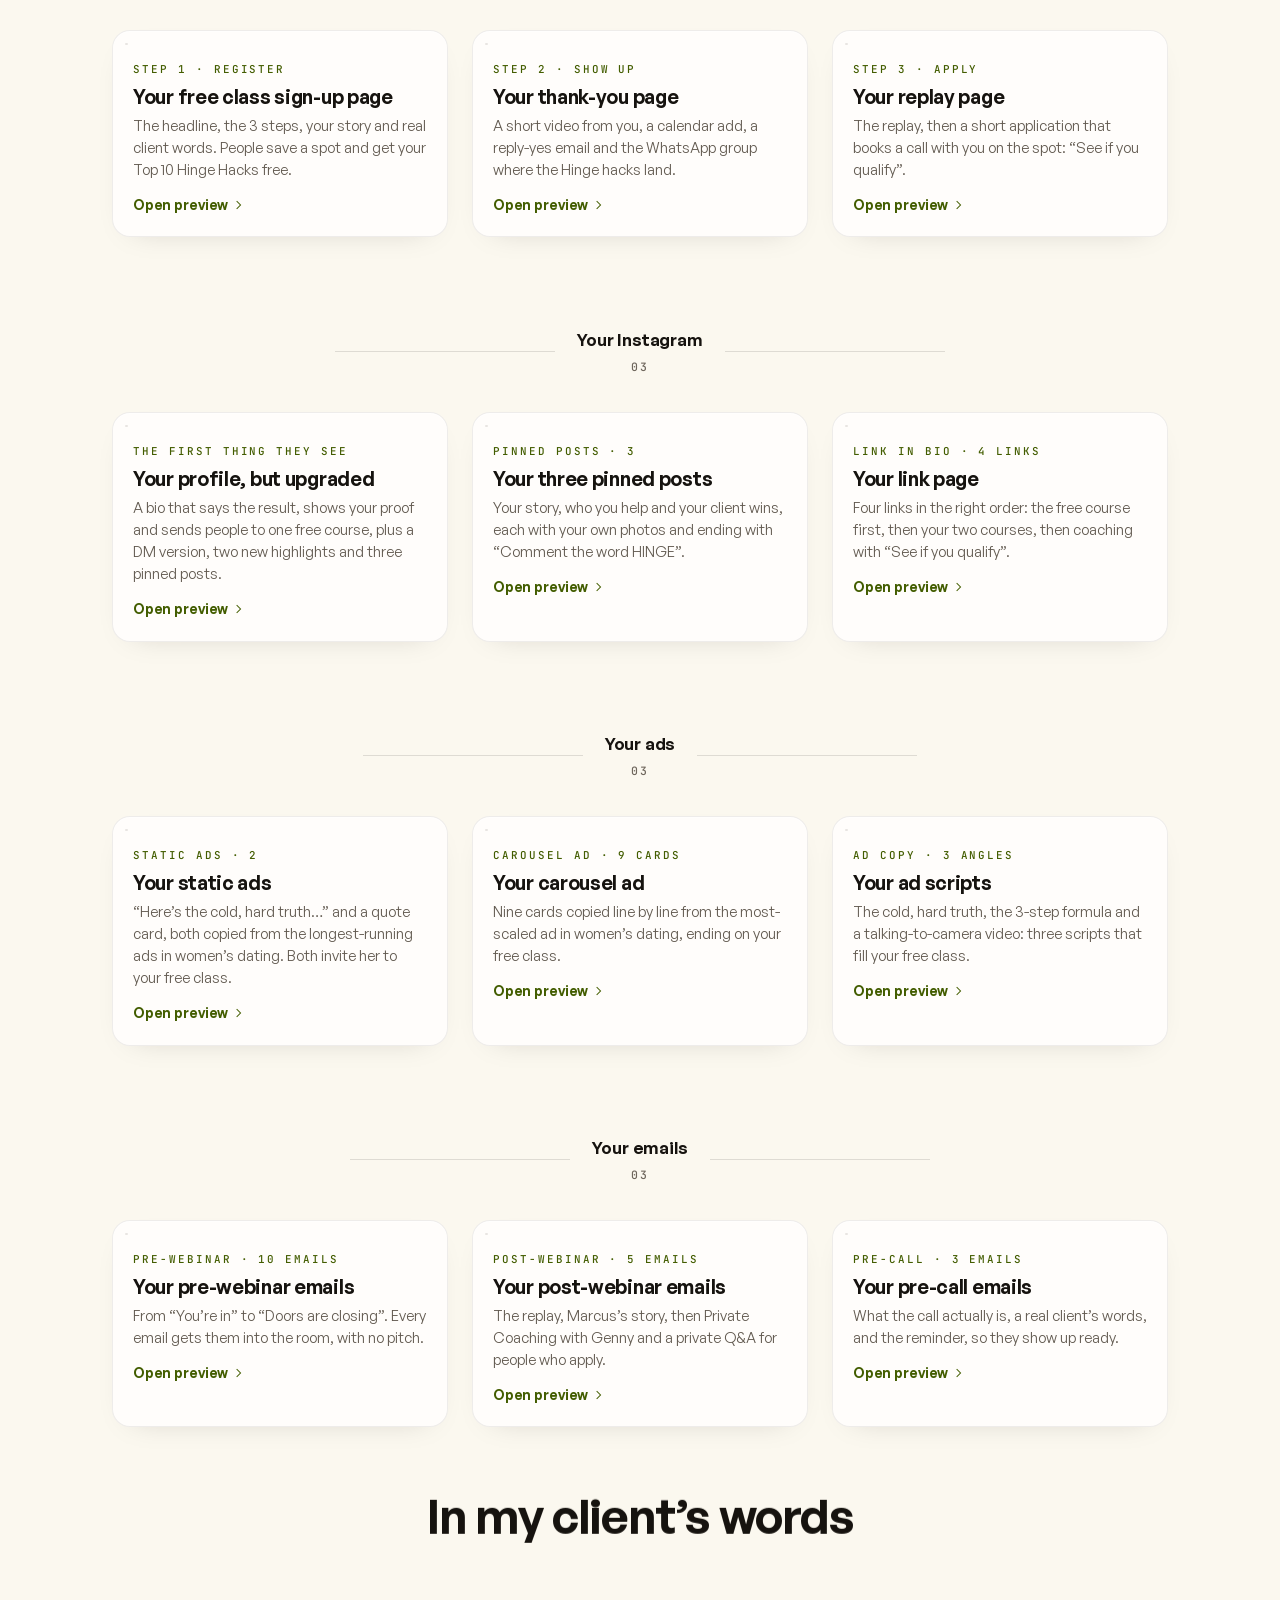
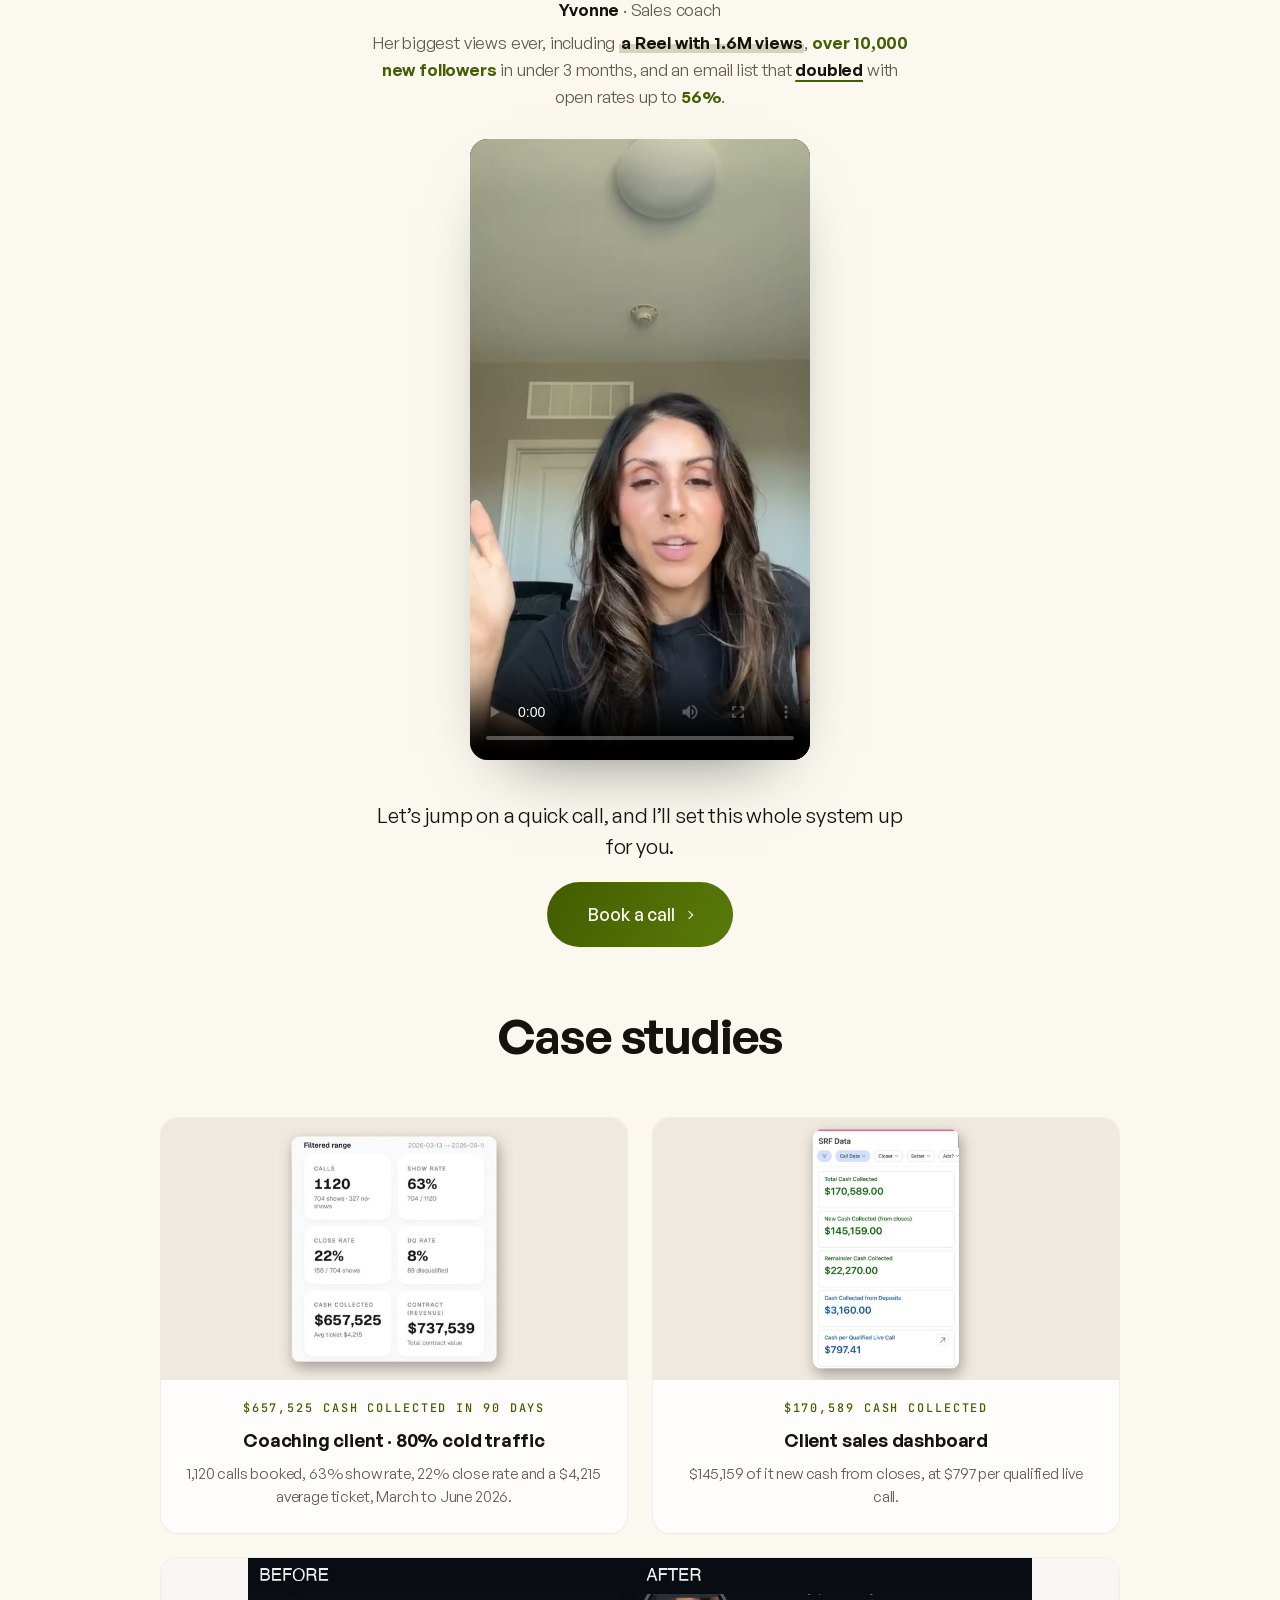
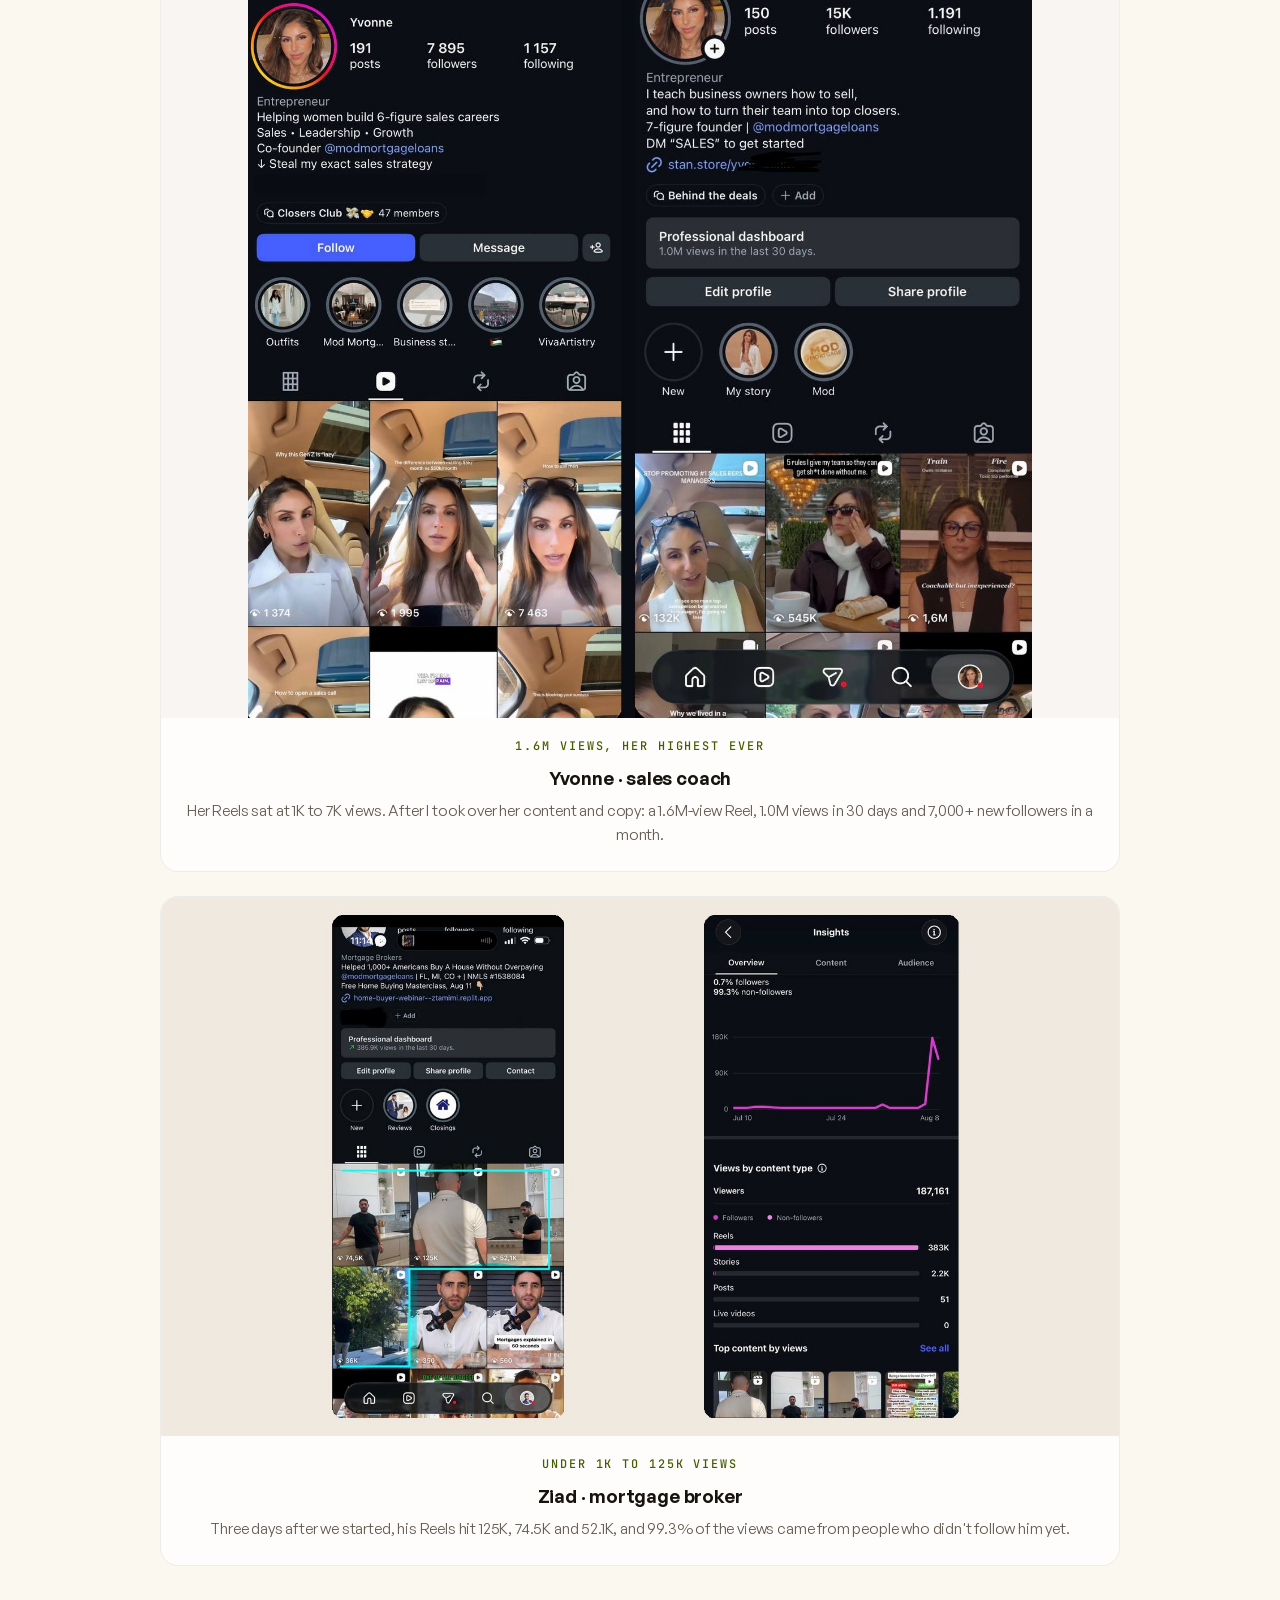
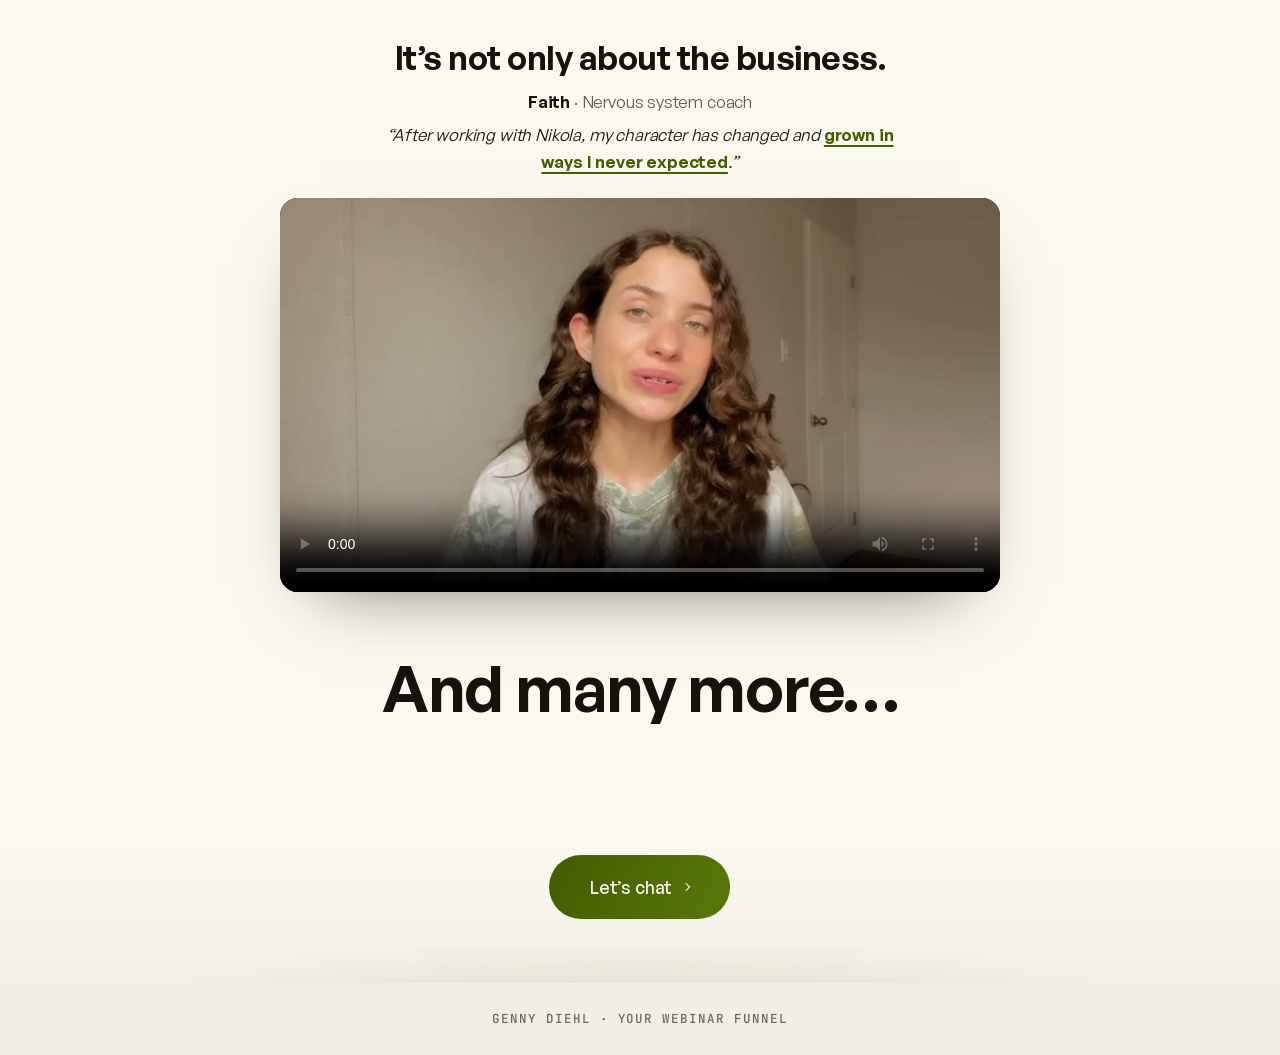
==== commit 9c313eca: "Genny hub: YouTube point says most qualified buyers, webinar point ends at Maria Wendt Co-Authored-B" ====
--- a/index.html
+++ b/index.html
@@ -140,7 +140,7 @@
           <div class="beat__copy">
             <p class="beat__kicker">YouTube</p>
             <h3 class="beat__title">Right now, I&rsquo;d focus on growing your YouTube.</h3>
-            <p class="beat__text">It&rsquo;s perfect for nurturing people, so I&rsquo;d send them there. YouTube is super powerful, and the most qualified followers come from it.</p>
+            <p class="beat__text">Because it&rsquo;s perfect for nurturing people, and the most qualified buyers come from it.</p>
           </div><div class="beat__aside"><figure class="shot shot--wide"><img src="assets/img/her-profile.jpg?v=3" alt="Genny&rsquo;s Instagram bio" loading="lazy" /><figcaption>Your bio today</figcaption></figure></div>
         </article>
         <article class="beat reveal">
@@ -164,7 +164,7 @@
           <div class="beat__copy">
             <p class="beat__kicker">Webinars</p>
             <h3 class="beat__title">Webinars are converting really well right now.</h3>
-            <p class="beat__text">So my proposition is a free live class. It&rsquo;s one example: you could also run a low-ticket funnel, like Maria Wendt does. I&rsquo;d start with the <span class="hl">webinar</span>.</p>
+            <p class="beat__text">So my proposition is a free live class. It&rsquo;s one example: you could also run a low-ticket funnel, like Maria Wendt does.</p>
           </div>
         </article>
         <div class="bridge__close reveal">
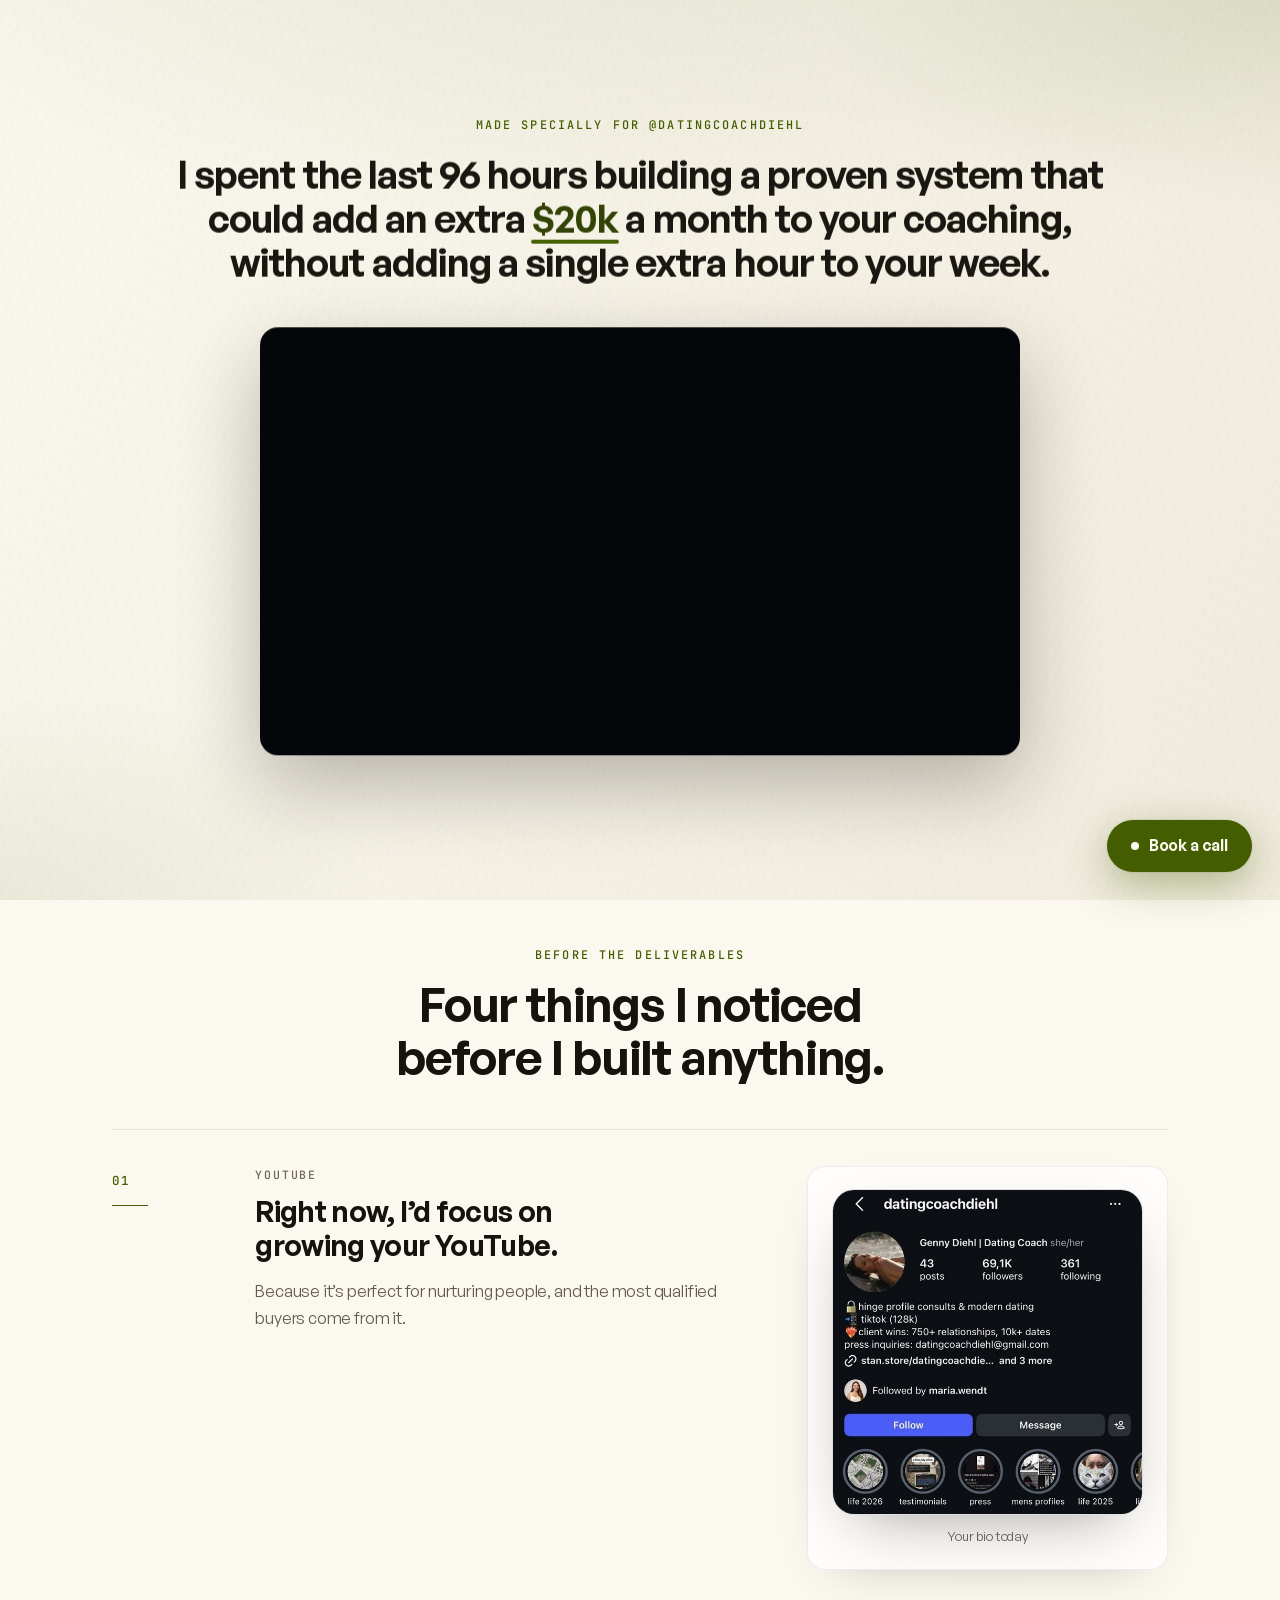
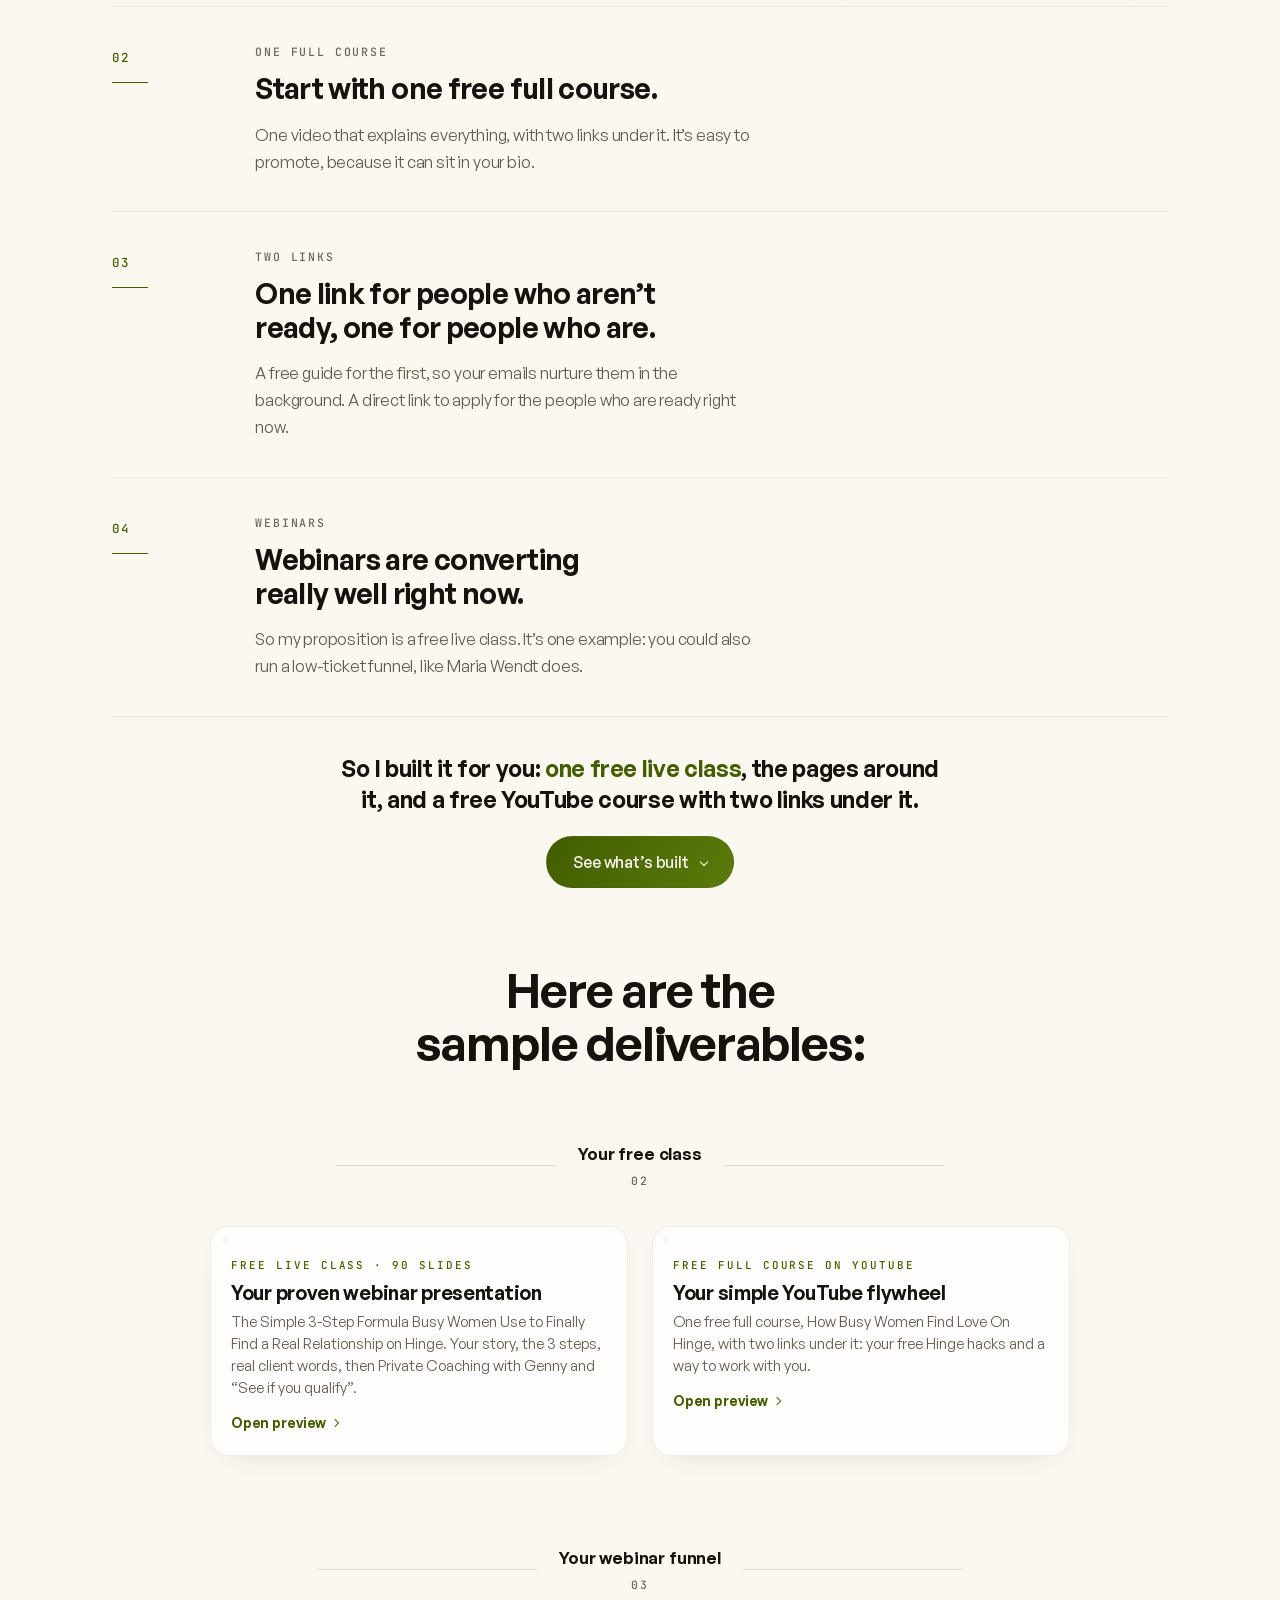
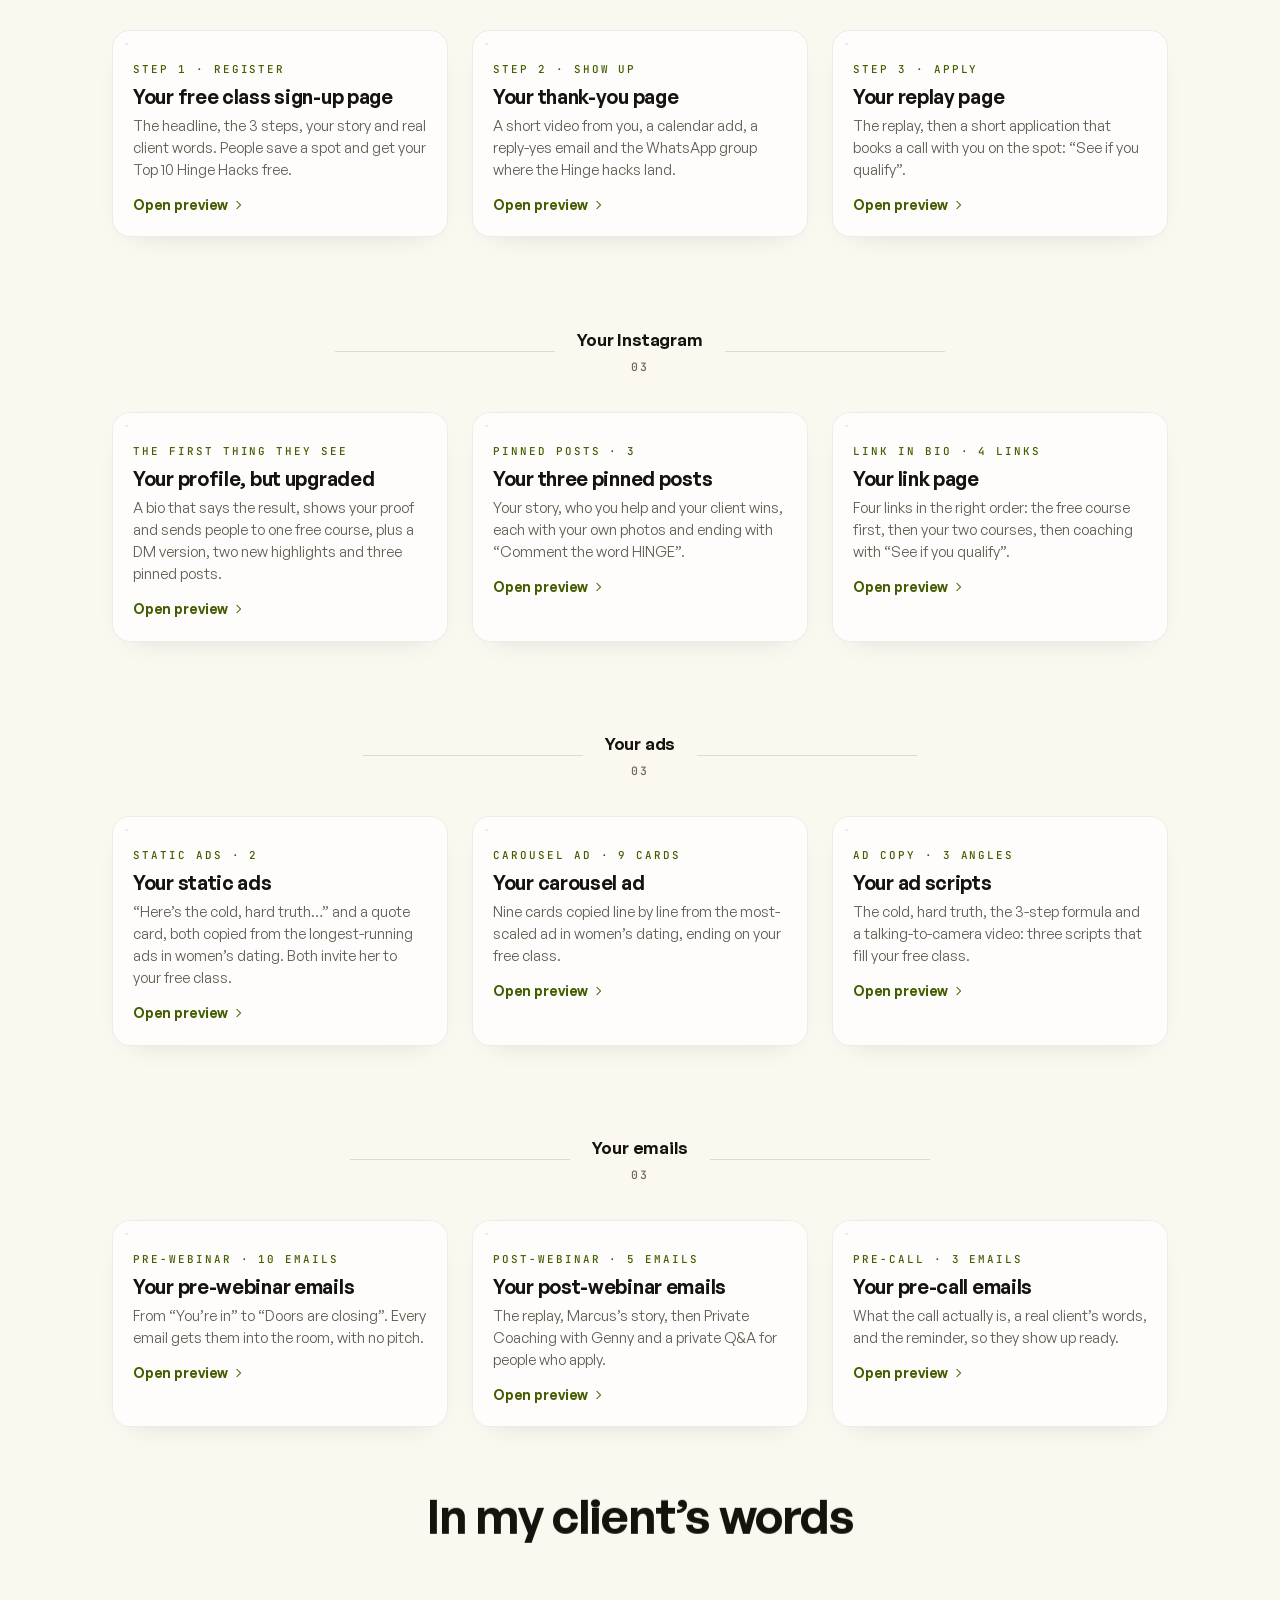
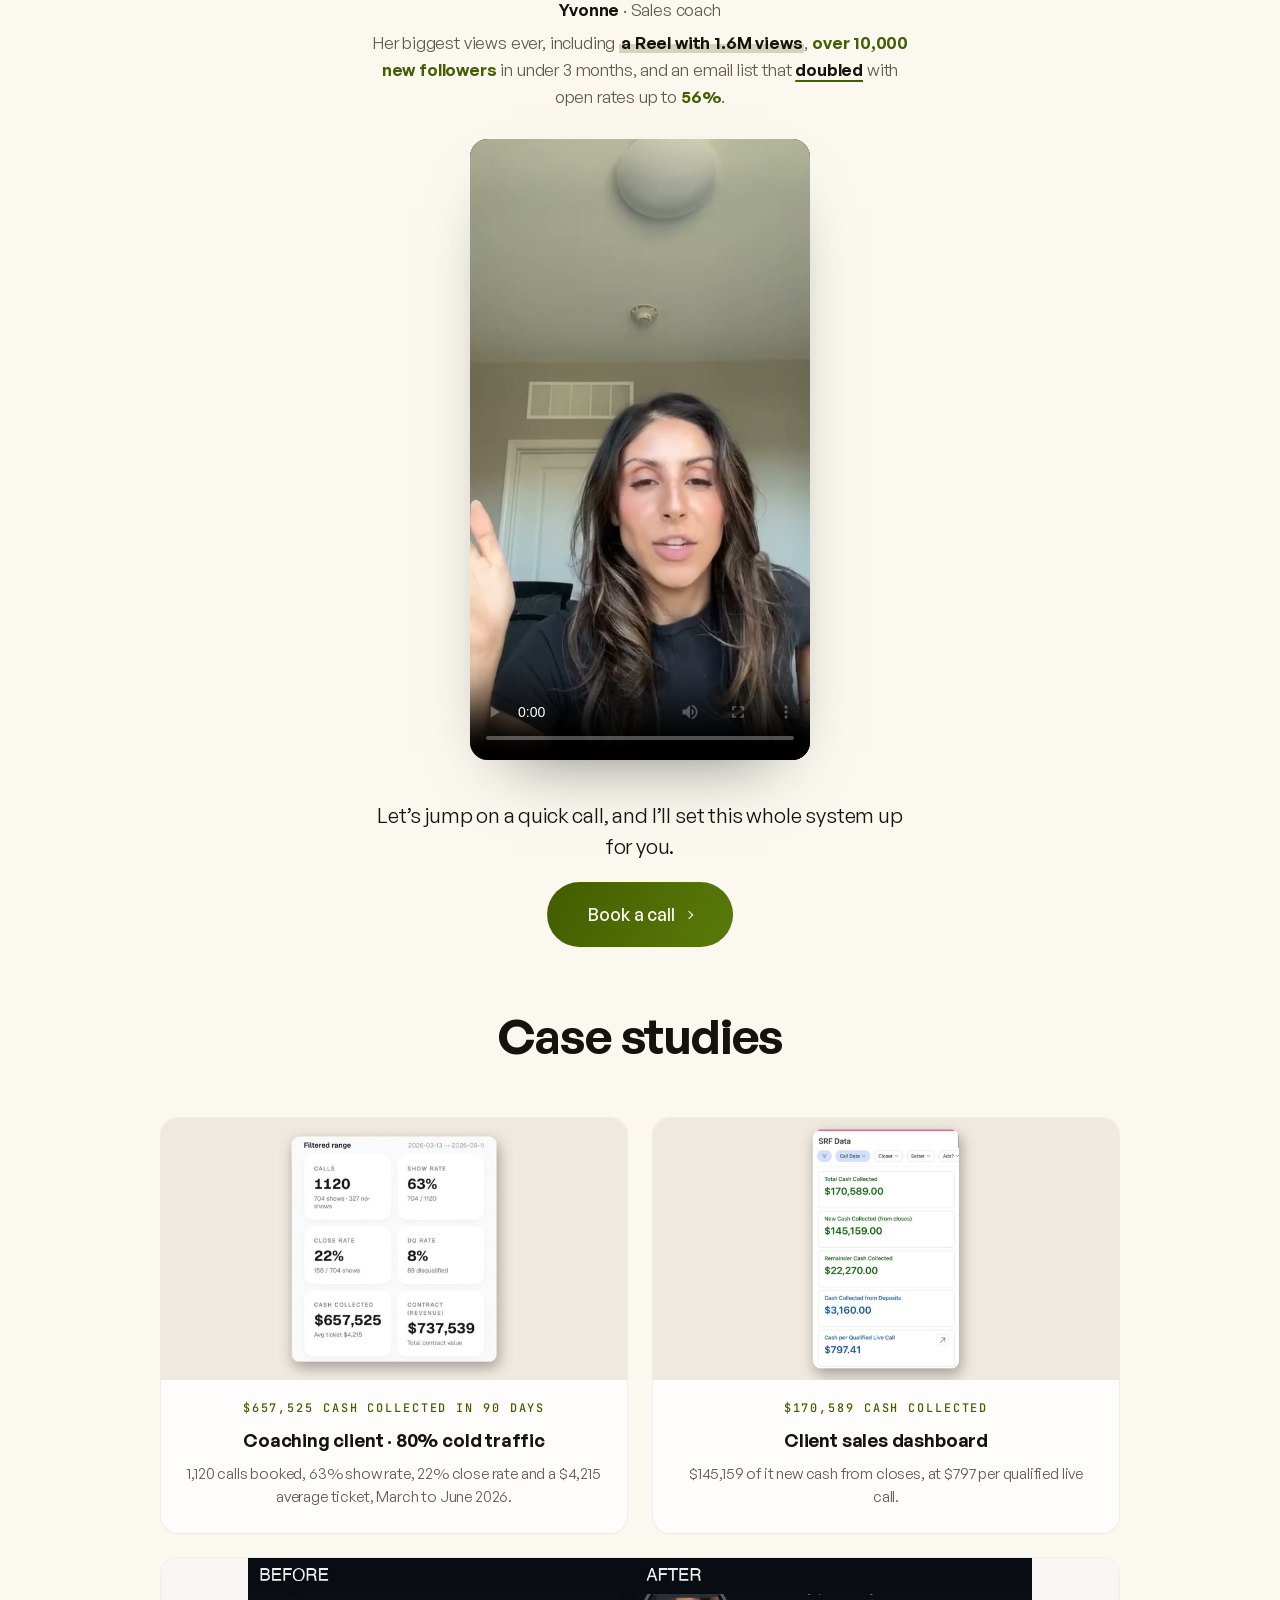
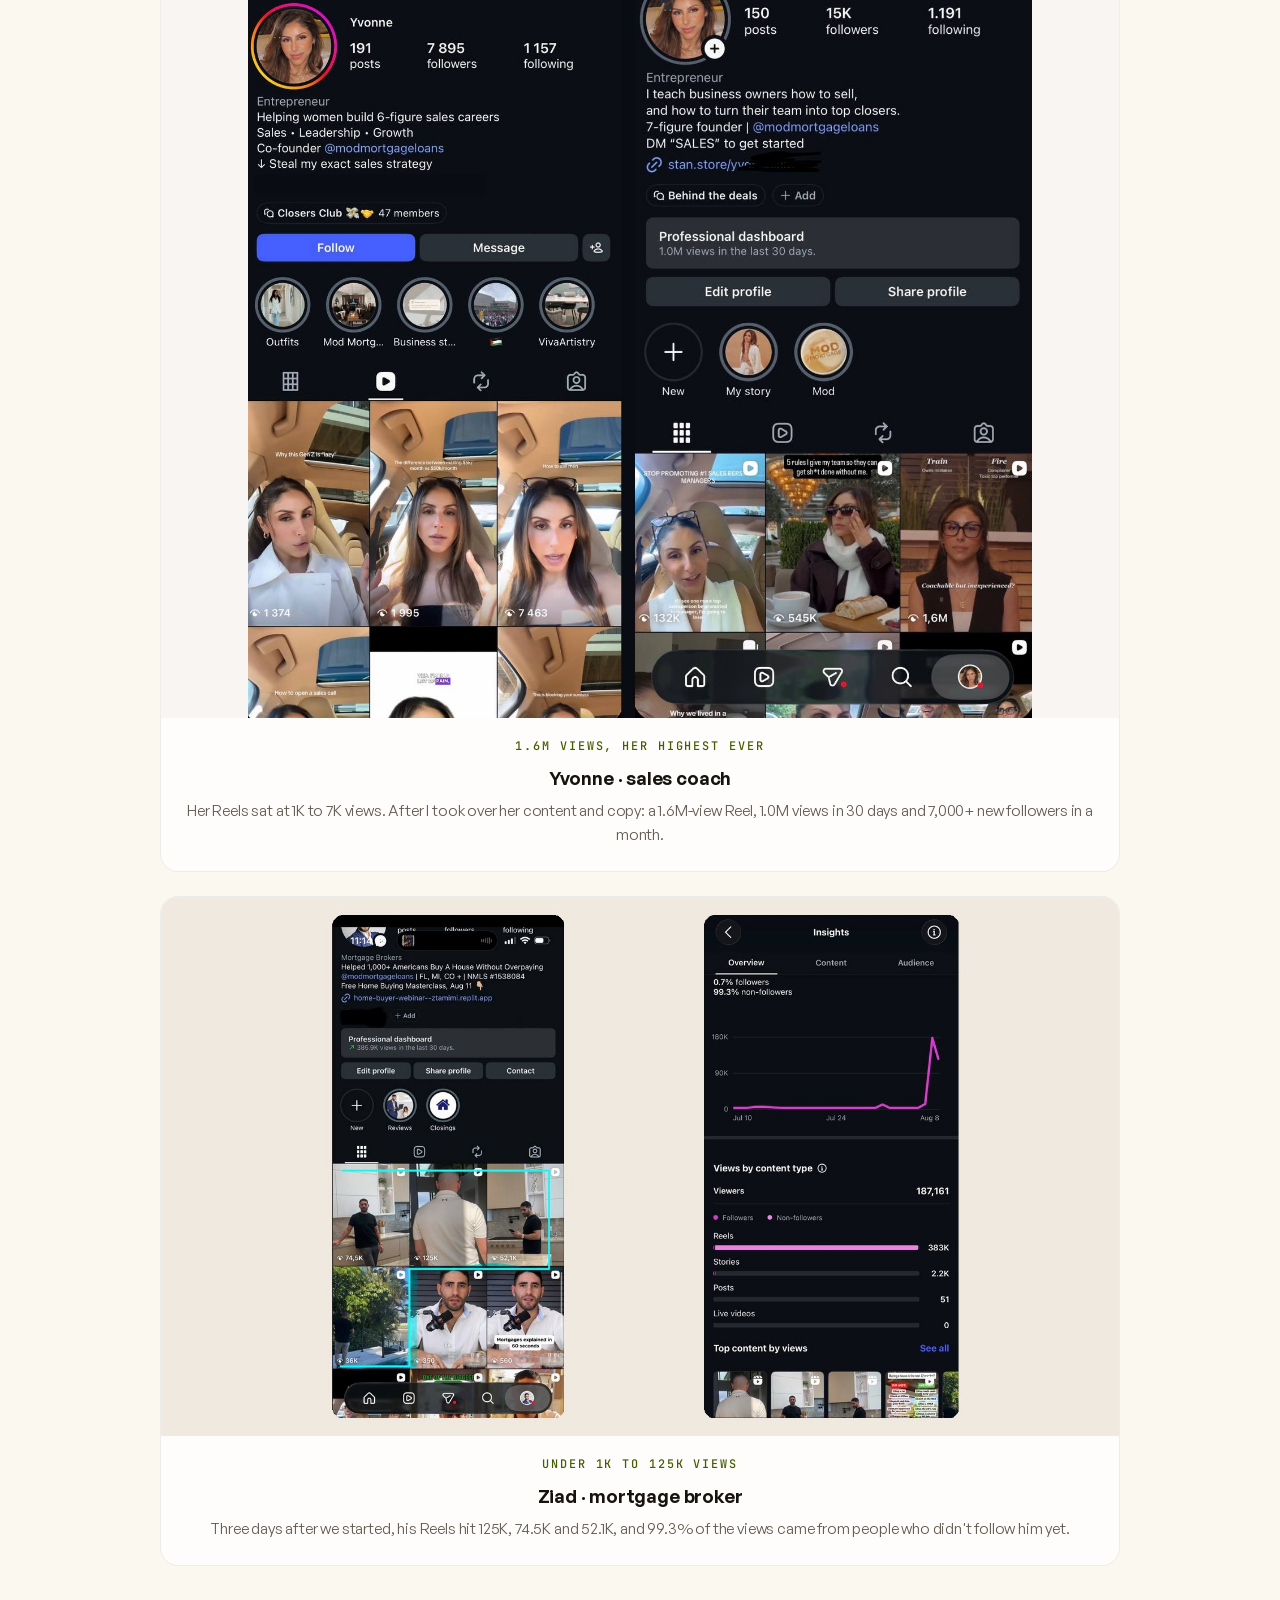
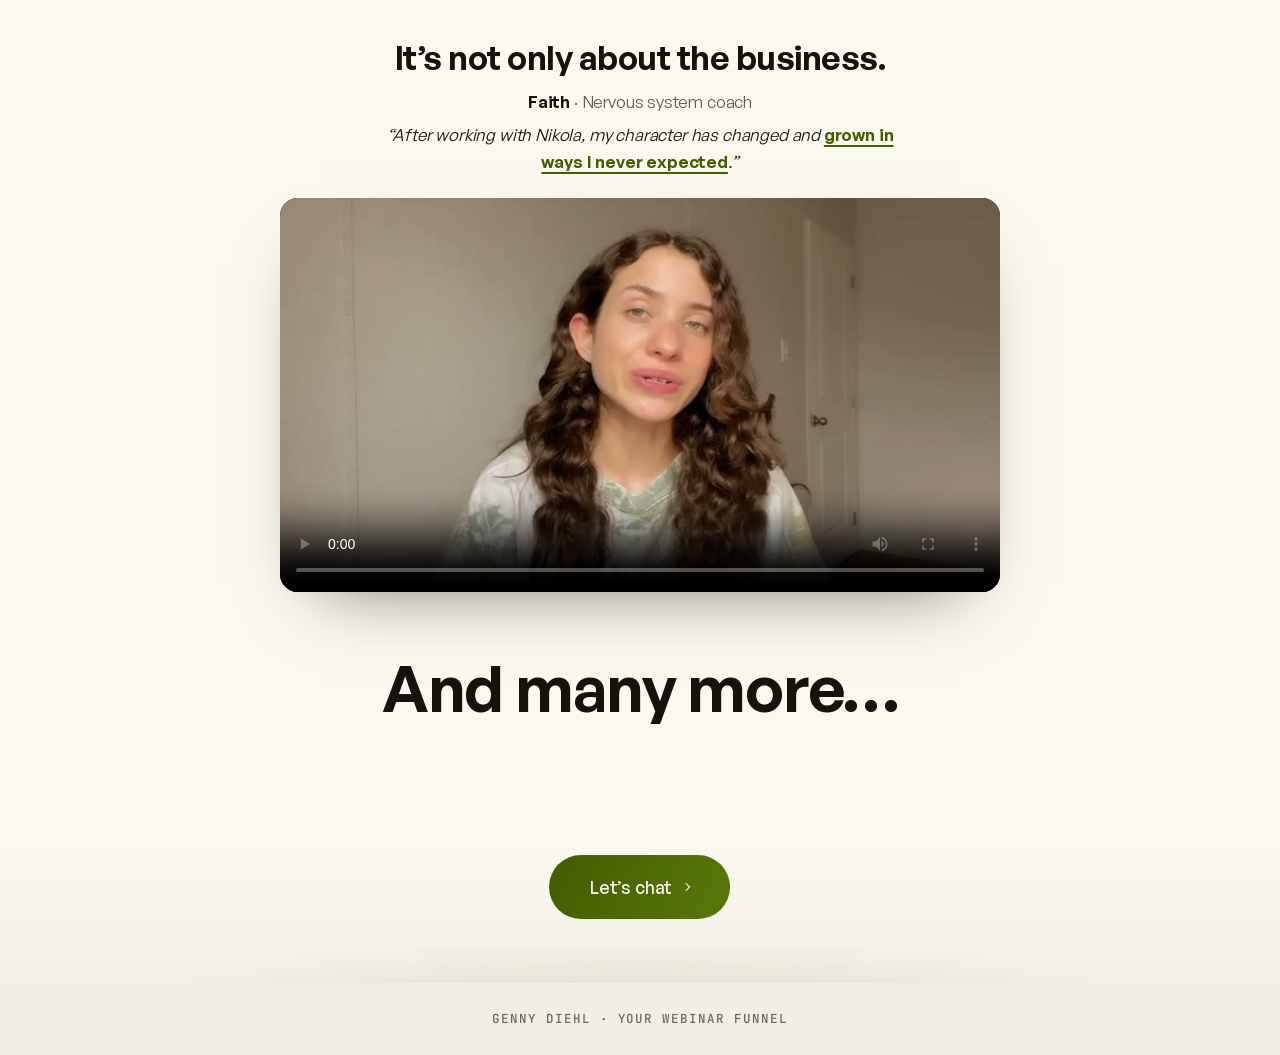
==== commit 4894d51c: "Hero Loom + link preview with Loom frame Co-Authored-By: Claude Opus 5.5 <noreply@anthropic.com>" ====
--- a/index.html
+++ b/index.html
@@ -8,14 +8,14 @@
   <meta name="robots" content="noindex" />
   <meta property="og:title" content="Genny, adding an extra $20k/mo to your coaching" />
   <meta property="og:description" content="Genny, adding an extra $20k/mo to your coaching" />
-  <meta property="og:image" content="https://nikola424.github.io/for-genny/og.png?v=1" />
+  <meta property="og:image" content="https://nikola424.github.io/for-genny/og.png?v=2" />
   <meta property="og:image:width" content="1200" />
   <meta property="og:image:height" content="630" />
   <meta property="og:url" content="https://nikola424.github.io/for-genny/" />
   <meta property="og:type" content="website" />
   <meta name="twitter:card" content="summary_large_image" />
   <meta name="twitter:title" content="Genny, adding an extra $20k/mo to your coaching" />
-  <meta name="twitter:image" content="https://nikola424.github.io/for-genny/og.png?v=1" />
+  <meta name="twitter:image" content="https://nikola424.github.io/for-genny/og.png?v=2" />
   <!-- Generated per build from the PROSPECT'S logo: node scripts/make_favicon.js {folder} -->
   <link rel="icon" href="assets/img/favicon.png" type="image/png" />
   <link rel="apple-touch-icon" href="assets/img/apple-touch-icon.png" />
@@ -34,7 +34,7 @@
        caseStudies : optional. [{ youtube: "VIDEO_ID" | image: "path", result: "$48k in 30 days", title: "...", text: "..." }]
     ============================================================================== */
     window.PITCH_CONFIG = {
-      heroEmbed: "",
+      heroEmbed: "https://www.loom.com/share/72211dc31bcb4bbc8ef14094d4373a82",
       calendly: "https://calendly.com/nikola-monetisebetter/discovery",
       mode: (new URLSearchParams(location.search).get("mode") || "funnel"),
       brand: { logo: "", name: "", url: "", footer: "" },
